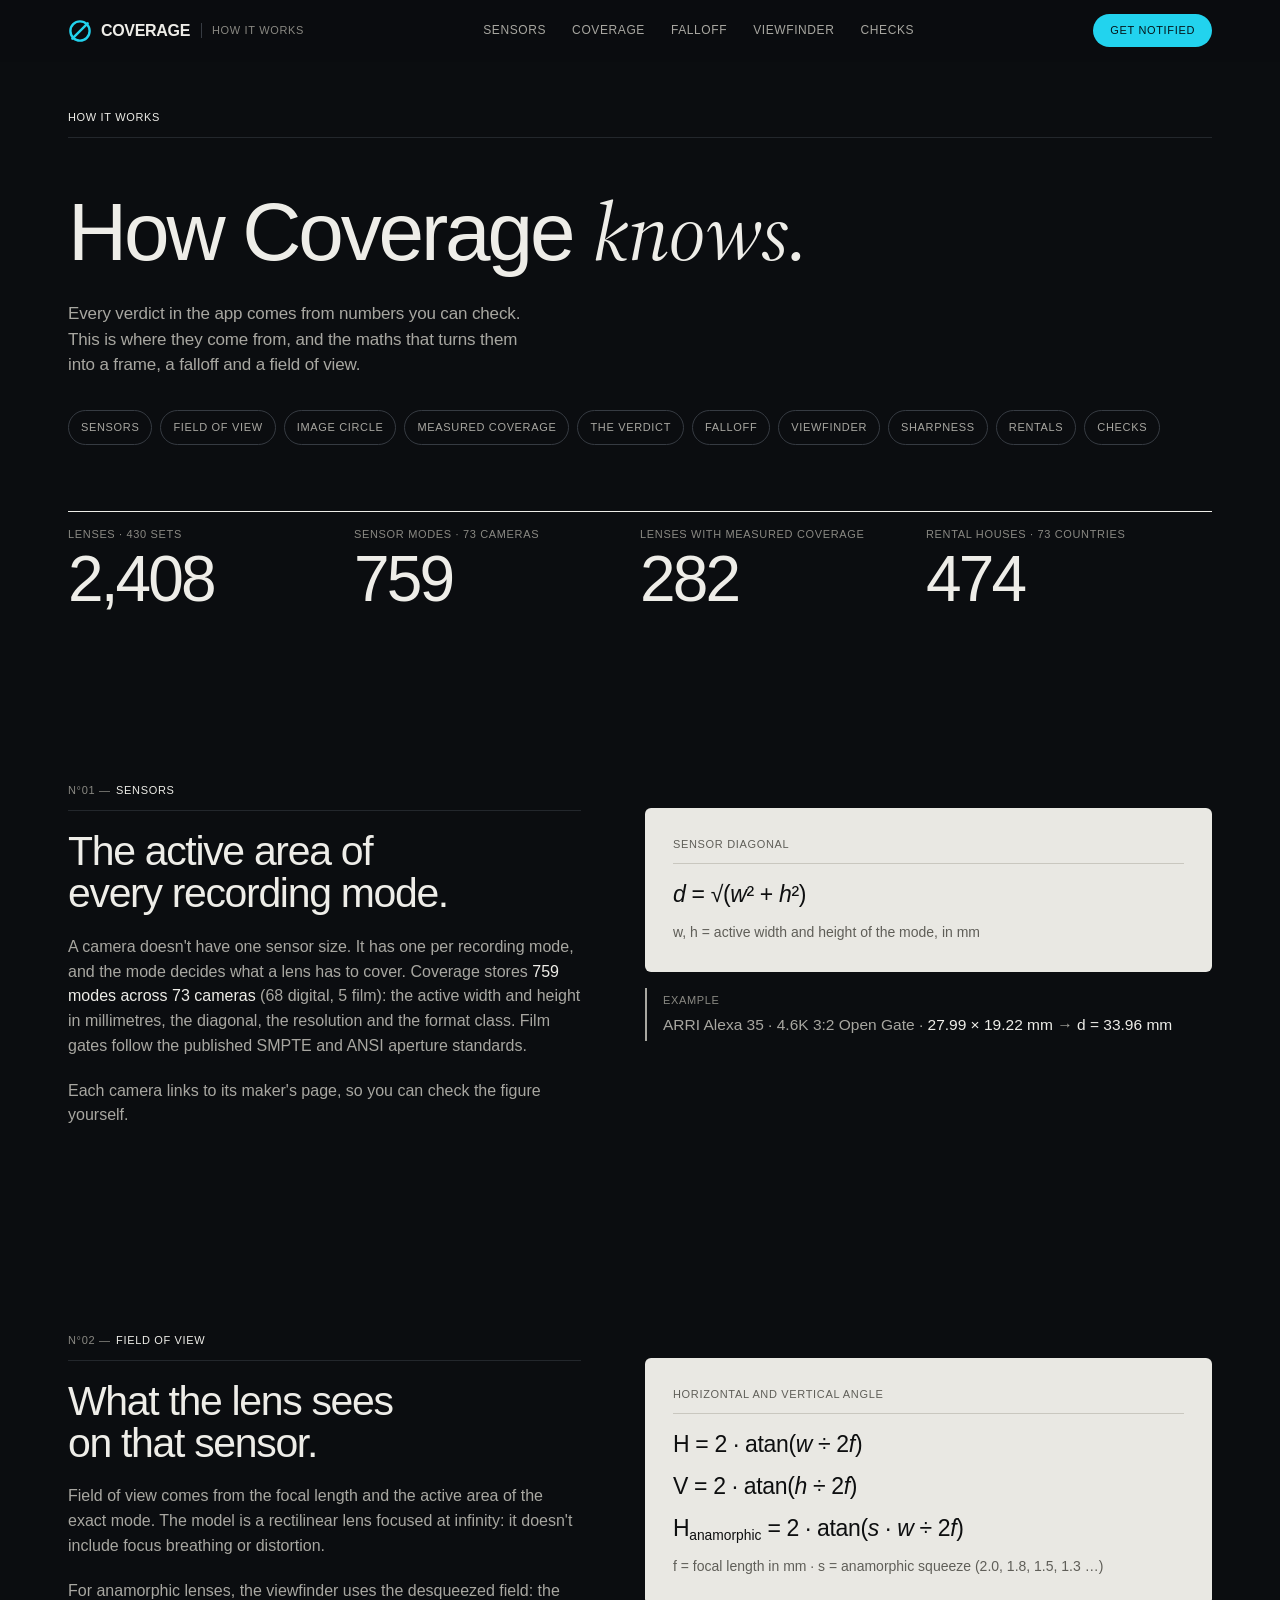
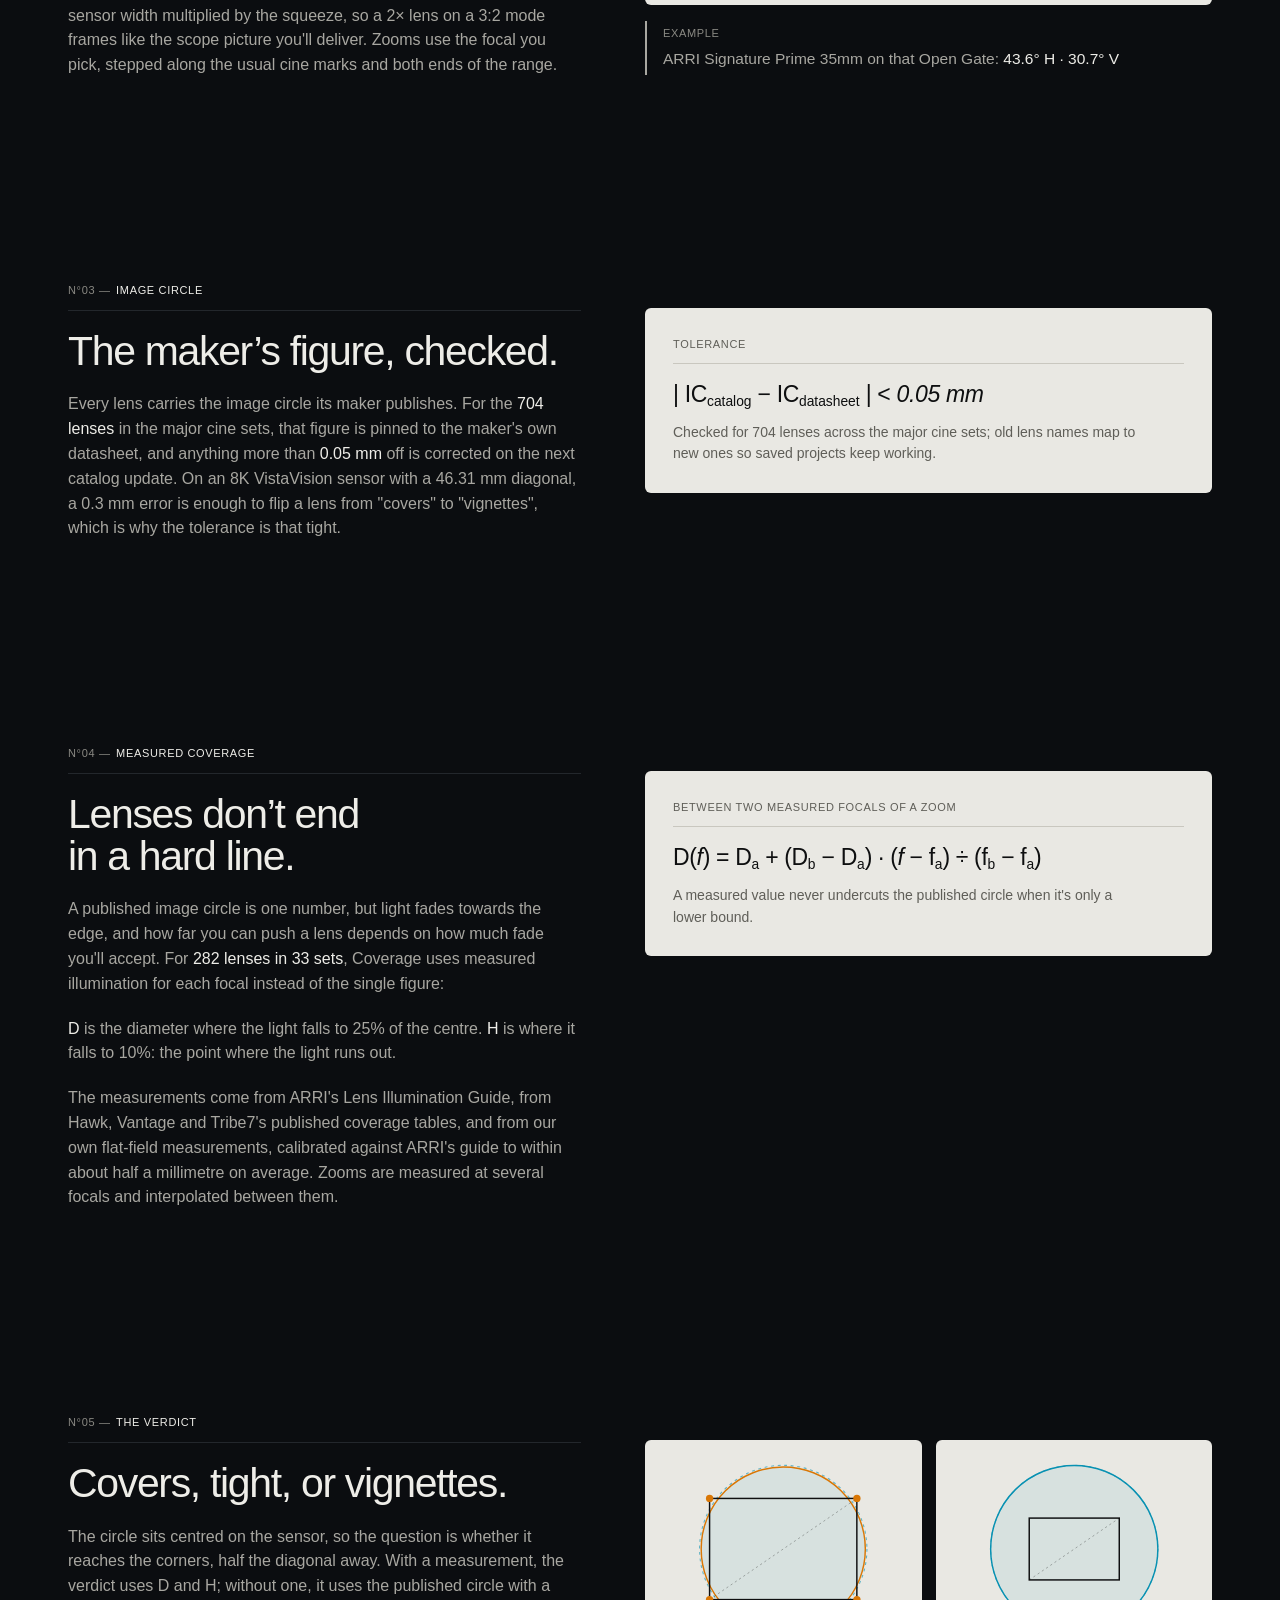
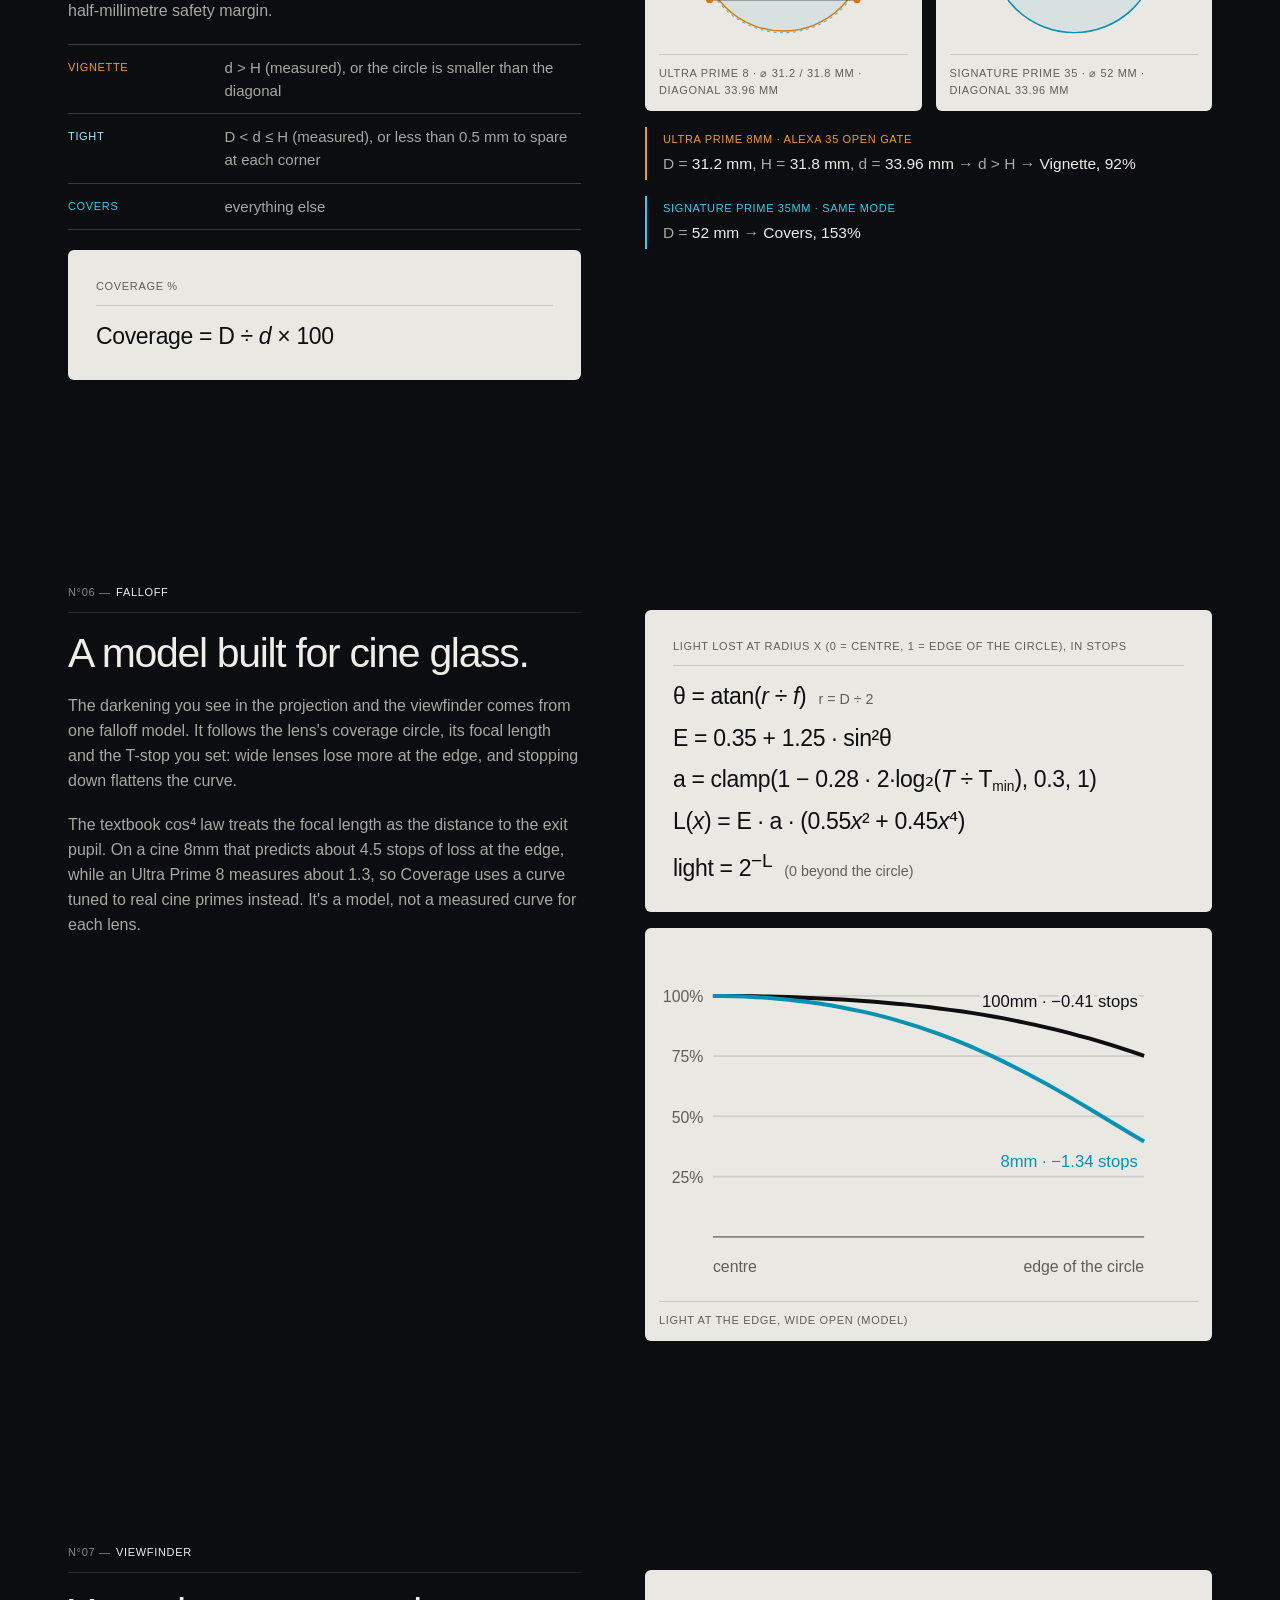
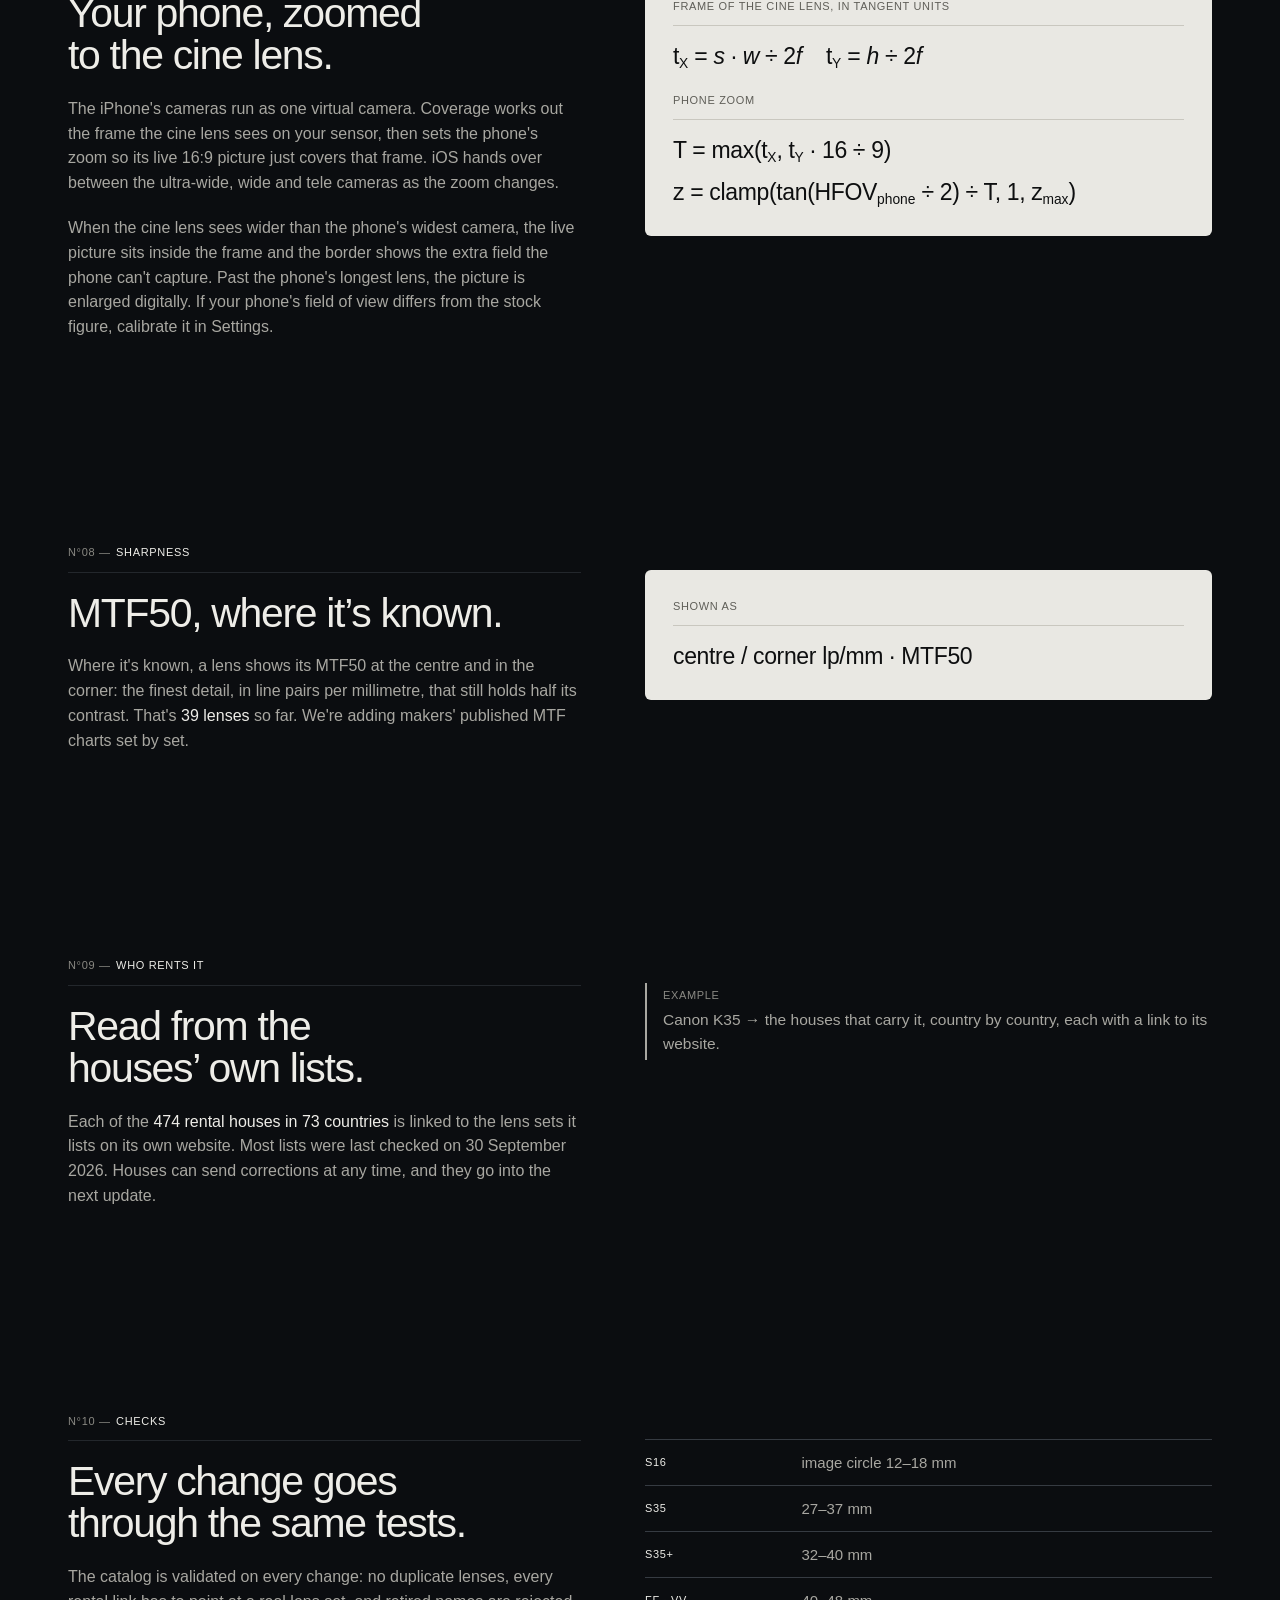
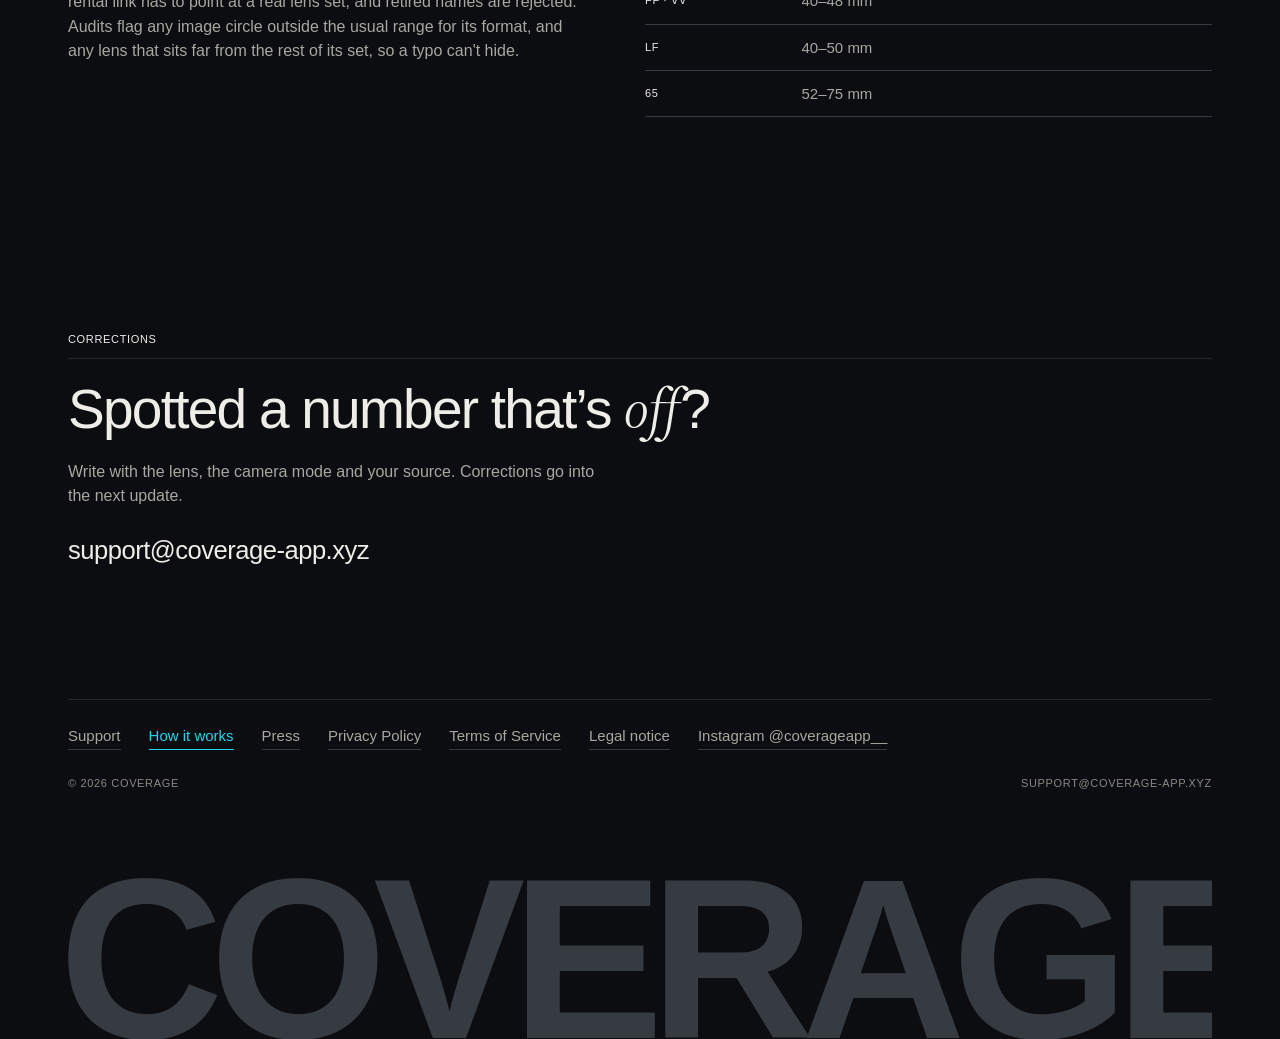
==== how-it-works/index.html @ c6cf0c53 "Catalog counts for 1.1: 2,408 lenses in 430 sets, 73 cameras, 759 sensor modes; Terms §5 credits man" ====
<!doctype html>
<html lang="en">
<head>
<meta charset="utf-8">
<meta name="viewport" content="width=device-width,initial-scale=1,viewport-fit=cover">
<title>How Coverage knows · Coverage</title>
<meta name="description" content="Where Coverage's numbers come from and the maths behind every verdict: sensor areas, field of view, image circles, measured coverage, the falloff model, the viewfinder zoom and depth of field.">
<link rel="canonical" href="https://coverage-app.xyz/how-it-works/">
<link rel="icon" href="/favicon.svg" type="image/svg+xml">
<link rel="apple-touch-icon" href="/apple-touch-icon.png">
<meta name="theme-color" content="#0b0d10">
<meta property="og:type" content="article">
<meta property="og:site_name" content="Coverage">
<meta property="og:title" content="How Coverage knows">
<meta property="og:description" content="The maths and the sources behind every coverage verdict, falloff curve and viewfinder frame in Coverage.">
<meta property="og:url" content="https://coverage-app.xyz/how-it-works/">
<meta property="og:image" content="https://coverage-app.xyz/og.png">
<meta name="twitter:card" content="summary_large_image">
<link rel="stylesheet" href="../fonts/source-serif-4.css">
<style>
  /* v2, same system as the home page: Helvetica Neue bold and tight, one
     Source Serif 4 bold-italic word per heading, coal ground. The maths sits
     on paper cards: formulas and figures are the page's reference sheets. */
  :root {
    --coal: #0b0d10;
    --coal-2: #111418;
    --coal-3: #171a1f;
    --rule: #23272c;
    --rule-2: #363b42;
    --cream: #eeede8;
    --cream-dim: #a8a7a1;
    --fog: #8a8983;
    --paper: #e9e8e3;
    --ink: #0e0f10;
    --ink-2: #46453f;
    --ink-3: #5f5e58;
    --paper-rule: #c9c7bf;
    --signal: #22d3ee;
    --signal-hi: #67e8f9;
    --tight: #a5f3fc;
    --amber: #f59e0b;
    --sans: "Helvetica Neue", Helvetica, -apple-system, BlinkMacSystemFont, "SF Pro Text", Arial, sans-serif;
    /* Named face: Chrome on macOS maps weight 300 to Helvetica Neue Thin, not Light. */
    --sans-light: "HelveticaNeue-Light", "Helvetica Neue Light", "Helvetica Neue", Helvetica, -apple-system, BlinkMacSystemFont, Arial, sans-serif;
    --accent: "Source Serif 4", Georgia, "Times New Roman", serif;
    --ease: cubic-bezier(0.16, 1, 0.3, 1);
    --gutter: clamp(16px, 4vw, 48px);
    color-scheme: dark;
  }
  * { box-sizing: border-box; }
  html { scroll-behavior: smooth; -webkit-text-size-adjust: 100%; }
  body {
    margin: 0;
    background: var(--coal);
    color: var(--cream);
    font-family: var(--sans);
    font-size: 16px;
    line-height: 1.55;
    -webkit-font-smoothing: antialiased;
    overflow-x: clip;
  }
  a { color: inherit; text-decoration: none; }
  img { max-width: 100%; height: auto; display: block; }
  ::selection { background: var(--signal); color: var(--coal); }
  :focus-visible { outline: 2px solid var(--signal); outline-offset: 3px; border-radius: 4px; }
  .wrap { max-width: 1240px; margin: 0 auto; padding-inline: var(--gutter); }
  [id] { scroll-margin-top: 84px; }

  /* ── type ───────────────────────────────────────────── */
  .micro, .eyebrow {
    font-family: var(--sans); font-weight: 500; font-size: 11px; line-height: 1.35;
    letter-spacing: 0.06em; text-transform: uppercase; font-variant-numeric: tabular-nums;
  }
  .eyebrow { color: var(--cream); display: flex; align-items: baseline; gap: 0.5em; padding-bottom: 12px; border-bottom: 1px solid var(--rule); }
  .eyebrow[data-n]::before { content: "N°" attr(data-n) " —"; color: var(--fog); }
  h1, h2, h3, h4 { font-family: var(--sans); font-weight: 400; margin: 0; text-wrap: balance; letter-spacing: -0.03em; }
  h3, h4 { font-weight: 500; }
  h2 { font-size: clamp(32px, 4.3vw, 60px); line-height: 1.02; letter-spacing: -0.032em; }
  /* The accent italic takes the weight of its line (400 in Regular heads, 500 in Medium). */
  .ac { font-family: var(--accent); font-style: italic; font-optical-sizing: auto; letter-spacing: -0.01em; padding-right: 0.03em; }
  .lede { font-size: clamp(17px, 1.3vw, 19px); font-weight: 400; line-height: 1.5; letter-spacing: -0.008em; color: var(--cream-dim); max-width: 50ch; margin: 0; }

  /* ── nav ────────────────────────────────────────────── */
  .nav {
    position: sticky; top: env(safe-area-inset-top, 0px); z-index: 50;
    background: color-mix(in srgb, var(--coal) 86%, transparent);
    -webkit-backdrop-filter: blur(16px); backdrop-filter: blur(16px);
    border-bottom: 1px solid transparent; transition: border-color 300ms ease;
  }
  .nav.scrolled { border-bottom-color: var(--rule); }
  .nav-inner { display: flex; align-items: center; justify-content: space-between; gap: 20px; padding-block: 14px; }
  .brand { display: flex; align-items: center; gap: 9px; color: var(--cream); }
  .brand svg { color: var(--signal); flex-shrink: 0; }
  .wordmark { font-weight: 700; letter-spacing: -0.02em; text-transform: uppercase; font-size: 16px; line-height: 1; }
  .brand .sub { color: var(--fog); padding-left: 10px; margin-left: 2px; border-left: 1px solid var(--rule-2); }
  .nav-links { display: flex; gap: 26px; font-weight: 500; font-size: 12px; letter-spacing: 0.05em; text-transform: uppercase; color: var(--cream-dim); }
  .nav-links a { transition: color 200ms ease; }
  .nav-links a:hover { color: var(--cream); }
  @media (max-width: 960px) { .nav-links { display: none; } }
  @media (max-width: 440px) { .brand .sub { display: none; } }
  .nav .btn-sm { white-space: nowrap; }
  .btn {
    display: inline-flex; align-items: center; gap: 10px;
    padding: 13px 20px; border-radius: 999px; font-weight: 500; font-size: 14px; line-height: 1;
    transition: background 250ms ease, border-color 250ms ease, color 250ms ease;
    border: 1px solid transparent; cursor: pointer;
  }
  .btn-primary { background: var(--signal); color: #04161b; }
  .btn-primary:hover { background: var(--signal-hi); }
  .btn-sm { padding: 10px 16px; font-size: 11px; letter-spacing: 0.06em; text-transform: uppercase; }

  /* ── page ───────────────────────────────────────────── */
  .hero { padding-block: clamp(28px, 4vw, 48px) clamp(40px, 6vw, 72px); display: grid; gap: 28px; }
  h1 { font-size: clamp(40px, 6.4vw, 92px); line-height: 1; letter-spacing: -0.038em; margin-top: clamp(8px, 2vw, 28px); }
  .toc { display: flex; flex-wrap: wrap; gap: 8px; margin-top: 4px; }
  .toc a { font-weight: 500; font-size: 11px; letter-spacing: 0.06em; text-transform: uppercase; padding: 8px 12px; border: 1px solid var(--rule-2); border-radius: 999px; color: var(--cream-dim); transition: border-color 200ms ease, color 200ms ease; }
  .toc a:hover { border-color: var(--signal); color: var(--signal); }
  .nums { display: grid; grid-template-columns: repeat(4, minmax(0, 1fr)); border-top: 1px solid var(--cream); margin-top: clamp(16px, 3vw, 40px); }
  .nums div { padding: 14px 18px 0 0; display: flex; flex-direction: column; justify-content: space-between; gap: 8px; min-width: 0; }
  .nums b { font-family: var(--sans-light); font-weight: 300; font-size: clamp(40px, 5vw, 72px); line-height: 0.9; letter-spacing: -0.045em; font-variant-numeric: tabular-nums; order: 2; }
  .nums span { font-weight: 500; font-size: 11px; letter-spacing: 0.06em; text-transform: uppercase; color: var(--fog); order: 1; }
  @media (max-width: 700px) { .nums { grid-template-columns: repeat(2, minmax(0, 1fr)); } .nums div:nth-child(n+3) { margin-top: 28px; border-top: 1px solid var(--rule); } }
  .sec { display: grid; grid-template-columns: minmax(0, 0.95fr) minmax(0, 1.05fr); gap: clamp(28px, 5vw, 72px); padding-block: clamp(56px, 8vw, 104px); align-items: start; }
  @media (max-width: 900px) { .sec { grid-template-columns: 1fr; } }
  .sec .copy { display: grid; gap: 20px; min-width: 0; }
  .sec h2 { font-size: clamp(28px, 3.2vw, 44px); }
  .sec p { margin: 0; color: var(--cream-dim); max-width: 60ch; font-size: 16px; }
  .sec p b { color: var(--cream); font-weight: 500; font-variant-numeric: tabular-nums; }
  .side { display: grid; gap: 16px; min-width: 0; padding-top: 25px; }
  @media (max-width: 900px) { .side { padding-top: 0; } }
  /* Paper reference cards: formulas and figures. */
  .formula, .fig { background: var(--paper); color: var(--ink); border-radius: 6px; }
  .formula ::selection, .fig ::selection { background: var(--ink); color: var(--paper); }
  .formula { padding: clamp(18px, 2.4vw, 28px); display: grid; grid-template-columns: minmax(0, 1fr); gap: 12px; min-width: 0; }
  .formula .lbl { font-weight: 500; font-size: 11px; letter-spacing: 0.06em; text-transform: uppercase; color: var(--ink-3); padding-bottom: 10px; border-bottom: 1px solid var(--paper-rule); }
  .formula .lbl + .eq { margin-top: 4px; }
  .eq { font-weight: 400; font-size: clamp(18px, 1.8vw, 23px); line-height: 1.3; letter-spacing: -0.015em; color: var(--ink); overflow-wrap: anywhere; font-variant-numeric: tabular-nums; }
  .eq i { font-style: italic; }
  .eq small { font-size: 0.6em; letter-spacing: 0; vertical-align: -0.32em; line-height: 0; }
  .eq small.note { color: var(--ink-3); font-size: 0.62em; vertical-align: baseline; }
  .formula .where { font-size: 14px; color: var(--ink-3); margin: 0; }
  .ex { border-left: 2px solid var(--cream-dim); padding: 4px 0 4px 16px; font-size: 15.5px; color: var(--cream-dim); }
  .ex .t { display: block; margin-bottom: 4px; font-weight: 500; font-size: 11px; letter-spacing: 0.06em; text-transform: uppercase; color: var(--fog); }
  .ex.ok { border-color: var(--signal); }
  .ex.ok .t { color: var(--signal); }
  .ex.warn { border-color: var(--amber); }
  .ex.warn .t { color: var(--amber); }
  .ex b { color: var(--cream); font-weight: 500; font-variant-numeric: tabular-nums; }
  .fig { margin: 0; padding: 14px 14px 12px; }
  .fig svg { width: 100%; height: auto; display: block; }
  .fig figcaption { font-weight: 500; font-size: 11px; letter-spacing: 0.06em; text-transform: uppercase; color: var(--ink-3); margin-top: 10px; padding-top: 10px; border-top: 1px solid var(--paper-rule); font-variant-numeric: tabular-nums; }
  .figs { display: grid; grid-template-columns: repeat(2, minmax(0, 1fr)); gap: 14px; }
  @media (max-width: 520px) { .figs { grid-template-columns: 1fr; } }
  .rules { display: grid; gap: 0; border-top: 1px solid var(--rule-2); }
  .rules div { display: grid; grid-template-columns: 9.5em minmax(0, 1fr); gap: 14px; padding-block: 11px; border-bottom: 1px solid var(--rule-2); font-size: 15px; color: var(--cream-dim); font-variant-numeric: tabular-nums; }
  .rules .v { font-weight: 500; font-size: 11px; letter-spacing: 0.06em; text-transform: uppercase; color: var(--cream); padding-top: 3px; }
  .v.ok { color: var(--signal); } .v.tight { color: var(--tight); } .v.bad { color: var(--amber); }
  .end { padding-block: clamp(64px, 9vw, 112px) 0; display: grid; gap: 22px; }
  .end p { margin: 0; color: var(--cream-dim); max-width: 60ch; }
  .end .addr { font-weight: 400; color: var(--cream); font-size: clamp(20px, 2vw, 26px); letter-spacing: -0.02em; user-select: all; }

  /* ── footer ─────────────────────────────────────────── */
  .help-links { display: flex; flex-wrap: wrap; gap: 10px 28px; padding-block: 24px 8px; border-top: 1px solid var(--rule); font-size: 15px; font-weight: 500; margin-top: clamp(72px, 10vw, 136px); }
  .help-links a { color: var(--cream-dim); border-bottom: 1px solid var(--rule-2); padding-bottom: 2px; transition: color 200ms ease, border-color 200ms ease; }
  .help-links a:hover, .help-links a[aria-current="page"] { color: var(--signal); border-color: var(--signal); }
  footer { padding-block: 18px 0; display: flex; justify-content: space-between; gap: 20px; flex-wrap: wrap; color: var(--fog); }
  .bigmark { overflow: hidden; height: 0.75em; margin-top: clamp(40px, 6vw, 80px); font-size: calc((min(100vw, 1240px) - 2 * var(--gutter)) / 5.02); }
  .bigmark span { display: block; font-weight: 700; text-transform: uppercase; letter-spacing: -0.06em; line-height: 0.8; color: var(--rule-2); white-space: nowrap; margin-left: -0.04em; }

  @media (prefers-reduced-motion: reduce) {
    *, *::before, *::after { animation: none !important; transition: none !important; }
    html { scroll-behavior: auto; }
  }
</style>
</head>
<body>
<header class="nav" id="nav">
  <div class="wrap nav-inner">
    <a class="brand" href="/" aria-label="Coverage home">
      <svg width="24" height="24" viewBox="0 0 100 100" aria-hidden="true"><circle cx="50" cy="50" r="40" fill="none" stroke="currentColor" stroke-width="10"/><line x1="82" y1="18" x2="18" y2="82" stroke="currentColor" stroke-width="10" stroke-linecap="round"/></svg>
      <span class="wordmark">Coverage</span>
      <span class="sub micro">How it works</span>
    </a>
    <nav class="nav-links" aria-label="Sections">
      <a href="#sensors">Sensors</a>
      <a href="#coverage">Coverage</a>
      <a href="#falloff">Falloff</a>
      <a href="#viewfinder">Viewfinder</a>
      <a href="#checks">Checks</a>
    </nav>
    <a class="btn btn-primary btn-sm" href="/#launch">Get notified</a>
  </div>
</header>

<main class="wrap">
  <section class="hero" aria-labelledby="title">
    <span class="eyebrow">How it works</span>
    <h1 id="title">How Coverage <span class="ac">knows.</span></h1>
    <p class="lede">Every verdict in the app comes from numbers you can check. This is where they come from, and the maths that turns them into a frame, a falloff and a field of view.</p>
    <nav class="toc" aria-label="On this page">
      <a href="#sensors">Sensors</a><a href="#fov">Field of view</a><a href="#circle">Image circle</a><a href="#coverage">Measured coverage</a><a href="#verdict">The verdict</a><a href="#falloff">Falloff</a><a href="#viewfinder">Viewfinder</a><a href="#sharpness">Sharpness</a><a href="#rentals">Rentals</a><a href="#checks">Checks</a>
    </nav>
    <div class="nums" aria-label="Catalog">
      <div><b>2,408</b><span>Lenses · 430 sets</span></div>
      <div><b>759</b><span>Sensor modes · 73 cameras</span></div>
      <div><b>282</b><span>Lenses with measured coverage</span></div>
      <div><b>474</b><span>Rental houses · 73 countries</span></div>
    </div>
  </section>

  <section class="sec" id="sensors">
    <div class="copy">
      <span class="eyebrow" data-n="01">Sensors</span>
      <h2>The active area of every recording mode.</h2>
      <p>A camera doesn't have one sensor size. It has one per recording mode, and the mode decides what a lens has to cover. Coverage stores <b>759 modes across 73 cameras</b> (68 digital, 5 film): the active width and height in millimetres, the diagonal, the resolution and the format class. Film gates follow the published SMPTE and ANSI aperture standards.</p>
      <p>Each camera links to its maker's page, so you can check the figure yourself.</p>
    </div>
    <div class="side">
      <div class="formula"><span class="lbl">Sensor diagonal</span><span class="eq"><i>d</i> = √(<i>w</i>² + <i>h</i>²)</span><p class="where">w, h = active width and height of the mode, in mm</p></div>
      <div class="ex"><span class="t">Example</span>ARRI Alexa 35 · 4.6K 3:2 Open Gate · <b>27.99 × 19.22 mm</b> → <b>d = 33.96 mm</b></div>
    </div>
  </section>

  <section class="sec" id="fov">
    <div class="copy">
      <span class="eyebrow" data-n="02">Field of view</span>
      <h2>What the lens sees on that sensor.</h2>
      <p>Field of view comes from the focal length and the active area of the exact mode. The model is a rectilinear lens focused at infinity: it doesn't include focus breathing or distortion.</p>
      <p>For anamorphic lenses, the viewfinder uses the desqueezed field: the sensor width multiplied by the squeeze, so a 2× lens on a 3:2 mode frames like the scope picture you'll deliver. Zooms use the focal you pick, stepped along the usual cine marks and both ends of the range.</p>
    </div>
    <div class="side">
      <div class="formula"><span class="lbl">Horizontal and vertical angle</span><span class="eq">H = 2 · atan(<i>w</i> ÷ 2<i>f</i>)</span><span class="eq">V = 2 · atan(<i>h</i> ÷ 2<i>f</i>)</span><span class="eq">H<small>anamorphic</small> = 2 · atan(<i>s</i> · <i>w</i> ÷ 2<i>f</i>)</span><p class="where">f = focal length in mm · s = anamorphic squeeze (2.0, 1.8, 1.5, 1.3 …)</p></div>
      <div class="ex"><span class="t">Example</span>ARRI Signature Prime 35mm on that Open Gate: <b>43.6° H · 30.7° V</b></div>
    </div>
  </section>

  <section class="sec" id="circle">
    <div class="copy">
      <span class="eyebrow" data-n="03">Image circle</span>
      <h2>The maker’s figure, checked.</h2>
      <p>Every lens carries the image circle its maker publishes. For the <b>704 lenses</b> in the major cine sets, that figure is pinned to the maker's own datasheet, and anything more than <b>0.05 mm</b> off is corrected on the next catalog update. On an 8K VistaVision sensor with a 46.31 mm diagonal, a 0.3 mm error is enough to flip a lens from "covers" to "vignettes", which is why the tolerance is that tight.</p>
    </div>
    <div class="side">
      <div class="formula"><span class="lbl">Tolerance</span><span class="eq">| IC<small>catalog</small> − IC<small>datasheet</small> | &lt; <i>0.05 mm</i></span><p class="where">Checked for 704 lenses across the major cine sets; old lens names map to new ones so saved projects keep working.</p></div>
    </div>
  </section>

  <section class="sec" id="coverage">
    <div class="copy">
      <span class="eyebrow" data-n="04">Measured coverage</span>
      <h2>Lenses don’t end in a hard line.</h2>
      <p>A published image circle is one number, but light fades towards the edge, and how far you can push a lens depends on how much fade you'll accept. For <b>282 lenses in 33 sets</b>, Coverage uses measured illumination for each focal instead of the single figure:</p>
      <p><b>D</b> is the diameter where the light falls to 25% of the centre. <b>H</b> is where it falls to 10%: the point where the light runs out.</p>
      <p>The measurements come from ARRI's Lens Illumination Guide, from Hawk, Vantage and Tribe7's published coverage tables, and from our own flat-field measurements, calibrated against ARRI's guide to within about half a millimetre on average. Zooms are measured at several focals and interpolated between them.</p>
    </div>
    <div class="side">
      <div class="formula"><span class="lbl">Between two measured focals of a zoom</span><span class="eq">D(<i>f</i>) = D<small>a</small> + (D<small>b</small> − D<small>a</small>) · (<i>f</i> − f<small>a</small>) ÷ (f<small>b</small> − f<small>a</small>)</span><p class="where">A measured value never undercuts the published circle when it's only a lower bound.</p></div>
    </div>
  </section>

  <section class="sec" id="verdict">
    <div class="copy">
      <span class="eyebrow" data-n="05">The verdict</span>
      <h2>Covers, tight, or vignettes.</h2>
      <p>The circle sits centred on the sensor, so the question is whether it reaches the corners, half the diagonal away. With a measurement, the verdict uses D and H; without one, it uses the published circle with a half-millimetre safety margin.</p>
      <div class="rules" aria-label="Verdict rules">
        <div><span class="v bad">Vignette</span><span>d &gt; H (measured), or the circle is smaller than the diagonal</span></div>
        <div><span class="v tight">Tight</span><span>D &lt; d ≤ H (measured), or less than 0.5 mm to spare at each corner</span></div>
        <div><span class="v ok">Covers</span><span>everything else</span></div>
      </div>
      <div class="formula"><span class="lbl">Coverage %</span><span class="eq">Coverage = D ÷ <i>d</i> × 100</span></div>
    </div>
    <div class="side">
      <div class="figs"><figure class="fig"><svg viewBox="0 0 340 260" role="img" aria-label="Ultra Prime 8mm on Alexa 35 Open Gate: the circle misses the corners">
  <defs><clipPath id="c312"><rect x="0" y="0" width="340" height="260"/></clipPath></defs>
  <g clip-path="url(#c312)">
  <circle cx="170.0" cy="130.0" r="114.5" fill="none" stroke="rgba(8,145,178,0.6)" stroke-width="1.5" stroke-dasharray="4 5"/>
  <circle cx="170.0" cy="130.0" r="112.3" fill="rgba(8,145,178,0.08)" stroke="#d97706" stroke-width="2"/>
  </g>
  <rect x="69.2" y="60.8" width="201.5" height="138.4" fill="none" stroke="#0e0f10" stroke-width="2"/>
  <line x1="69.2" y1="199.2" x2="270.8" y2="60.8" stroke="rgba(14,15,16,0.35)" stroke-width="1.2" stroke-dasharray="3 4"/>
  <circle cx="69.2" cy="60.8" r="5" fill="#d97706"/><circle cx="270.8" cy="60.8" r="5" fill="#d97706"/><circle cx="69.2" cy="199.2" r="5" fill="#d97706"/><circle cx="270.8" cy="199.2" r="5" fill="#d97706"/>
</svg><figcaption>Ultra Prime 8 · ⌀ 31.2 / 31.8 mm · diagonal 33.96 mm</figcaption></figure><figure class="fig"><svg viewBox="0 0 340 260" role="img" aria-label="Signature Prime 35mm on Alexa 35 Open Gate: the circle clears the corners">
  <defs><clipPath id="c520"><rect x="0" y="0" width="340" height="260"/></clipPath></defs>
  <g clip-path="url(#c520)">
  <circle cx="170.0" cy="130.0" r="114.4" fill="none" stroke="rgba(8,145,178,0.6)" stroke-width="1.5" stroke-dasharray="4 5"/>
  <circle cx="170.0" cy="130.0" r="114.4" fill="rgba(8,145,178,0.08)" stroke="#0891b2" stroke-width="2"/>
  </g>
  <rect x="108.4" y="87.7" width="123.2" height="84.6" fill="none" stroke="#0e0f10" stroke-width="2"/>
  <line x1="108.4" y1="172.3" x2="231.6" y2="87.7" stroke="rgba(14,15,16,0.35)" stroke-width="1.2" stroke-dasharray="3 4"/>
  
</svg><figcaption>Signature Prime 35 · ⌀ 52 mm · diagonal 33.96 mm</figcaption></figure></div>
      <div class="ex warn"><span class="t">Ultra Prime 8mm · Alexa 35 Open Gate</span>D = <b>31.2 mm</b>, H = <b>31.8 mm</b>, d = <b>33.96 mm</b> → d &gt; H → <b>Vignette, 92%</b></div>
      <div class="ex ok"><span class="t">Signature Prime 35mm · same mode</span>D = <b>52 mm</b> → <b>Covers, 153%</b></div>
    </div>
  </section>

  <section class="sec" id="falloff">
    <div class="copy">
      <span class="eyebrow" data-n="06">Falloff</span>
      <h2>A model built for cine glass.</h2>
      <p>The darkening you see in the projection and the viewfinder comes from one falloff model. It follows the lens's coverage circle, its focal length and the T-stop you set: wide lenses lose more at the edge, and stopping down flattens the curve.</p>
      <p>The textbook cos⁴ law treats the focal length as the distance to the exit pupil. On a cine 8mm that predicts about 4.5 stops of loss at the edge, while an Ultra Prime 8 measures about 1.3, so Coverage uses a curve tuned to real cine primes instead. It's a model, not a measured curve for each lens.</p>
    </div>
    <div class="side">
      <div class="formula"><span class="lbl">Light lost at radius x (0 = centre, 1 = edge of the circle), in stops</span>
        <span class="eq">θ = atan(<i>r</i> ÷ <i>f</i>) &nbsp;<small class="note">r = D ÷ 2</small></span>
        <span class="eq">E = 0.35 + 1.25 · sin²θ</span>
        <span class="eq">a = clamp(1 − 0.28 · 2·log₂(<i>T</i> ÷ T<small>min</small>), 0.3, 1)</span>
        <span class="eq">L(<i>x</i>) = E · a · (0.55<i>x</i>² + 0.45<i>x</i>⁴)</span>
        <span class="eq">light = 2<sup>−L</sup> &nbsp;<small class="note">(0 beyond the circle)</small></span>
      </div>
      <figure class="fig"><svg viewBox="0 0 340 220" role="img" aria-label="Modelled light at the image edge: an 8mm loses about 1.3 stops, a 100mm about 0.4">
  <line x1="34" x2="306" y1="148.0" y2="148.0" stroke="rgba(14,15,16,0.12)"/><text x="28" y="152.0" text-anchor="end" font-family="Helvetica Neue, Helvetica, Arial, sans-serif" font-weight="500" font-size="10" fill="#5f5e58">25%</text><line x1="34" x2="306" y1="110.0" y2="110.0" stroke="rgba(14,15,16,0.12)"/><text x="28" y="114.0" text-anchor="end" font-family="Helvetica Neue, Helvetica, Arial, sans-serif" font-weight="500" font-size="10" fill="#5f5e58">50%</text><line x1="34" x2="306" y1="72.0" y2="72.0" stroke="rgba(14,15,16,0.12)"/><text x="28" y="76.0" text-anchor="end" font-family="Helvetica Neue, Helvetica, Arial, sans-serif" font-weight="500" font-size="10" fill="#5f5e58">75%</text><line x1="34" x2="306" y1="34.0" y2="34.0" stroke="rgba(14,15,16,0.12)"/><text x="28" y="38.0" text-anchor="end" font-family="Helvetica Neue, Helvetica, Arial, sans-serif" font-weight="500" font-size="10" fill="#5f5e58">100%</text>
  <line x1="34" x2="306" y1="186" y2="186" stroke="rgba(14,15,16,0.45)"/>
  <text x="34" y="208" font-family="Helvetica Neue, Helvetica, Arial, sans-serif" font-weight="500" font-size="10" fill="#5f5e58">centre</text>
  <text x="306" y="208" text-anchor="end" font-family="Helvetica Neue, Helvetica, Arial, sans-serif" font-weight="500" font-size="10" fill="#5f5e58">edge of the circle</text>
  <path d="M34.0,34.0 L40.8,34.0 L47.6,34.1 L54.4,34.1 L61.2,34.2 L68.0,34.4 L74.8,34.5 L81.6,34.7 L88.4,35.0 L95.2,35.3 L102.0,35.6 L108.8,35.9 L115.6,36.3 L122.4,36.7 L129.2,37.2 L136.0,37.7 L142.8,38.3 L149.6,38.9 L156.4,39.5 L163.2,40.3 L170.0,41.0 L176.8,41.9 L183.6,42.8 L190.4,43.7 L197.2,44.7 L204.0,45.8 L210.8,47.0 L217.6,48.2 L224.4,49.6 L231.2,51.0 L238.0,52.4 L244.8,54.0 L251.6,55.6 L258.4,57.3 L265.2,59.2 L272.0,61.0 L278.8,63.0 L285.6,65.1 L292.4,67.3 L299.2,69.5 L306.0,71.8" fill="none" stroke="#0e0f10" stroke-width="2.5"/>
  <path d="M34.0,34.0 L40.8,34.0 L47.6,34.2 L54.4,34.4 L61.2,34.8 L68.0,35.2 L74.8,35.8 L81.6,36.4 L88.4,37.2 L95.2,38.0 L102.0,39.0 L108.8,40.1 L115.6,41.3 L122.4,42.7 L129.2,44.1 L136.0,45.7 L142.8,47.4 L149.6,49.3 L156.4,51.3 L163.2,53.4 L170.0,55.7 L176.8,58.1 L183.6,60.6 L190.4,63.3 L197.2,66.2 L204.0,69.2 L210.8,72.3 L217.6,75.6 L224.4,79.0 L231.2,82.5 L238.0,86.1 L244.8,89.8 L251.6,93.6 L258.4,97.5 L265.2,101.5 L272.0,105.5 L278.8,109.6 L285.6,113.7 L292.4,117.8 L299.2,121.9 L306.0,125.9" fill="none" stroke="#0891b2" stroke-width="2.5"/>
  <text x="302" y="41" text-anchor="end" stroke="#e9e8e3" stroke-width="5" paint-order="stroke" font-family="Helvetica Neue, Helvetica, Arial, sans-serif" font-weight="500" font-size="10.5" fill="#0e0f10">100mm · −0.41 stops</text>
  <text x="302" y="141.9" text-anchor="end" stroke="#e9e8e3" stroke-width="5" paint-order="stroke" font-family="Helvetica Neue, Helvetica, Arial, sans-serif" font-weight="500" font-size="10.5" fill="#0891b2">8mm · −1.34 stops</text>
</svg><figcaption>Light at the edge, wide open (model)</figcaption></figure>
    </div>
  </section>

  <section class="sec" id="viewfinder">
    <div class="copy">
      <span class="eyebrow" data-n="07">Viewfinder</span>
      <h2>Your phone, zoomed to the cine lens.</h2>
      <p>The iPhone's cameras run as one virtual camera. Coverage works out the frame the cine lens sees on your sensor, then sets the phone's zoom so its live 16:9 picture just covers that frame. iOS hands over between the ultra-wide, wide and tele cameras as the zoom changes.</p>
      <p>When the cine lens sees wider than the phone's widest camera, the live picture sits inside the frame and the border shows the extra field the phone can't capture. Past the phone's longest lens, the picture is enlarged digitally. If your phone's field of view differs from the stock figure, calibrate it in Settings.</p>
    </div>
    <div class="side">
      <div class="formula"><span class="lbl">Frame of the cine lens, in tangent units</span>
        <span class="eq">t<small>X</small> = <i>s</i> · <i>w</i> ÷ 2<i>f</i> &nbsp;&nbsp; t<small>Y</small> = <i>h</i> ÷ 2<i>f</i></span>
        <span class="lbl" style="margin-top:8px">Phone zoom</span>
        <span class="eq">T = max(t<small>X</small>, t<small>Y</small> · 16 ÷ 9)</span>
        <span class="eq">z = clamp(tan(HFOV<small>phone</small> ÷ 2) ÷ T, 1, z<small>max</small>)</span>
      </div>
    </div>
  </section>

  <section class="sec" id="sharpness">
    <div class="copy">
      <span class="eyebrow" data-n="08">Sharpness</span>
      <h2>MTF50, where it’s known.</h2>
      <p>Where it's known, a lens shows its MTF50 at the centre and in the corner: the finest detail, in line pairs per millimetre, that still holds half its contrast. That's <b>39 lenses</b> so far. We're adding makers' published MTF charts set by set.</p>
    </div>
    <div class="side">
      <div class="formula"><span class="lbl">Shown as</span><span class="eq">centre / corner lp/mm · MTF50</span></div>
    </div>
  </section>

  <section class="sec" id="rentals">
    <div class="copy">
      <span class="eyebrow" data-n="09">Who rents it</span>
      <h2>Read from the houses’ own lists.</h2>
      <p>Each of the <b>474 rental houses in 73 countries</b> is linked to the lens sets it lists on its own website. Most lists were last checked on 30 September 2026. Houses can send corrections at any time, and they go into the next update.</p>
    </div>
    <div class="side">
      <div class="ex"><span class="t">Example</span>Canon K35 → the houses that carry it, country by country, each with a link to its website.</div>
    </div>
  </section>

  <section class="sec" id="checks">
    <div class="copy">
      <span class="eyebrow" data-n="10">Checks</span>
      <h2>Every change goes through the same tests.</h2>
      <p>The catalog is validated on every change: no duplicate lenses, every rental link has to point at a real lens set, and retired names are rejected. Audits flag any image circle outside the usual range for its format, and any lens that sits far from the rest of its set, so a typo can't hide.</p>
    </div>
    <div class="side">
      <div class="rules" aria-label="Format ranges used by the audit">
        <div><span class="v">S16</span><span>image circle 12–18 mm</span></div>
        <div><span class="v">S35</span><span>27–37 mm</span></div>
        <div><span class="v">S35+</span><span>32–40 mm</span></div>
        <div><span class="v">FF · VV</span><span>40–48 mm</span></div>
        <div><span class="v">LF</span><span>40–50 mm</span></div>
        <div><span class="v">65</span><span>52–75 mm</span></div>
      </div>
    </div>
  </section>

  <section class="end" aria-labelledby="fix">
    <span class="eyebrow">Corrections</span>
    <h2 id="fix">Spotted a number that’s <span class="ac">off</span>?</h2>
    <p>Write with the lens, the camera mode and your source. Corrections go into the next update.</p>
    <span class="addr">support@coverage-app.xyz</span>
  </section>
</main>

<div class="wrap">
  <nav class="help-links" aria-label="Help and legal">
    <a href="/support/">Support</a><a href="/how-it-works/" aria-current="page">How it works</a><a href="/press/">Press</a><a href="/privacy/">Privacy Policy</a><a href="/terms/">Terms of Service</a><a href="/legal/">Legal notice</a><a href="https://www.instagram.com/coverageapp__/" rel="me noopener" target="_blank">Instagram @coverageapp__</a>
  </nav>
  <footer class="micro">
    <span>© 2026 Coverage</span>
    <span>support@coverage-app.xyz</span>
  </footer>
  <div class="bigmark" aria-hidden="true"><span>Coverage</span></div>
</div>

<script>
  (() => {
    const nav = document.getElementById("nav");
    const onScroll = () => nav.classList.toggle("scrolled", window.scrollY > 24);
    window.addEventListener("scroll", onScroll, { passive: true }); onScroll();
  })();
</script>
</body>
</html>
---- fonts/source-serif-4.css ----
/* Source Serif 4 Italic (variable: opsz 8–60, wght 300–600), self-hosted so no visitor IP goes to Google.
   SIL Open Font License 1.1 (Adobe). Subsets: latin, latin-ext. */
@font-face {
  font-family: 'Source Serif 4';
  font-style: italic;
  font-weight: 300 600;
  font-display: swap;
  src: url(source-serif-4-italic-latin-ext.woff2) format('woff2');
  unicode-range: U+0100-02BA, U+02BD-02C5, U+02C7-02CC, U+02CE-02D7, U+02DD-02FF, U+0304, U+0308, U+0329, U+1D00-1DBF, U+1E00-1E9F, U+1EF2-1EFF, U+2020, U+20A0-20AB, U+20AD-20C4, U+2113, U+2C60-2C7F, U+A720-A7FF;
}
@font-face {
  font-family: 'Source Serif 4';
  font-style: italic;
  font-weight: 300 600;
  font-display: swap;
  src: url(source-serif-4-italic-latin.woff2) format('woff2');
  unicode-range: U+0000-00FF, U+0131, U+0152-0153, U+02BB-02BC, U+02C6, U+02DA, U+02DC, U+0304, U+0308, U+0329, U+2000-206F, U+20AC, U+2122, U+2191, U+2193, U+2212, U+2215, U+FEFF, U+FFFD;
}
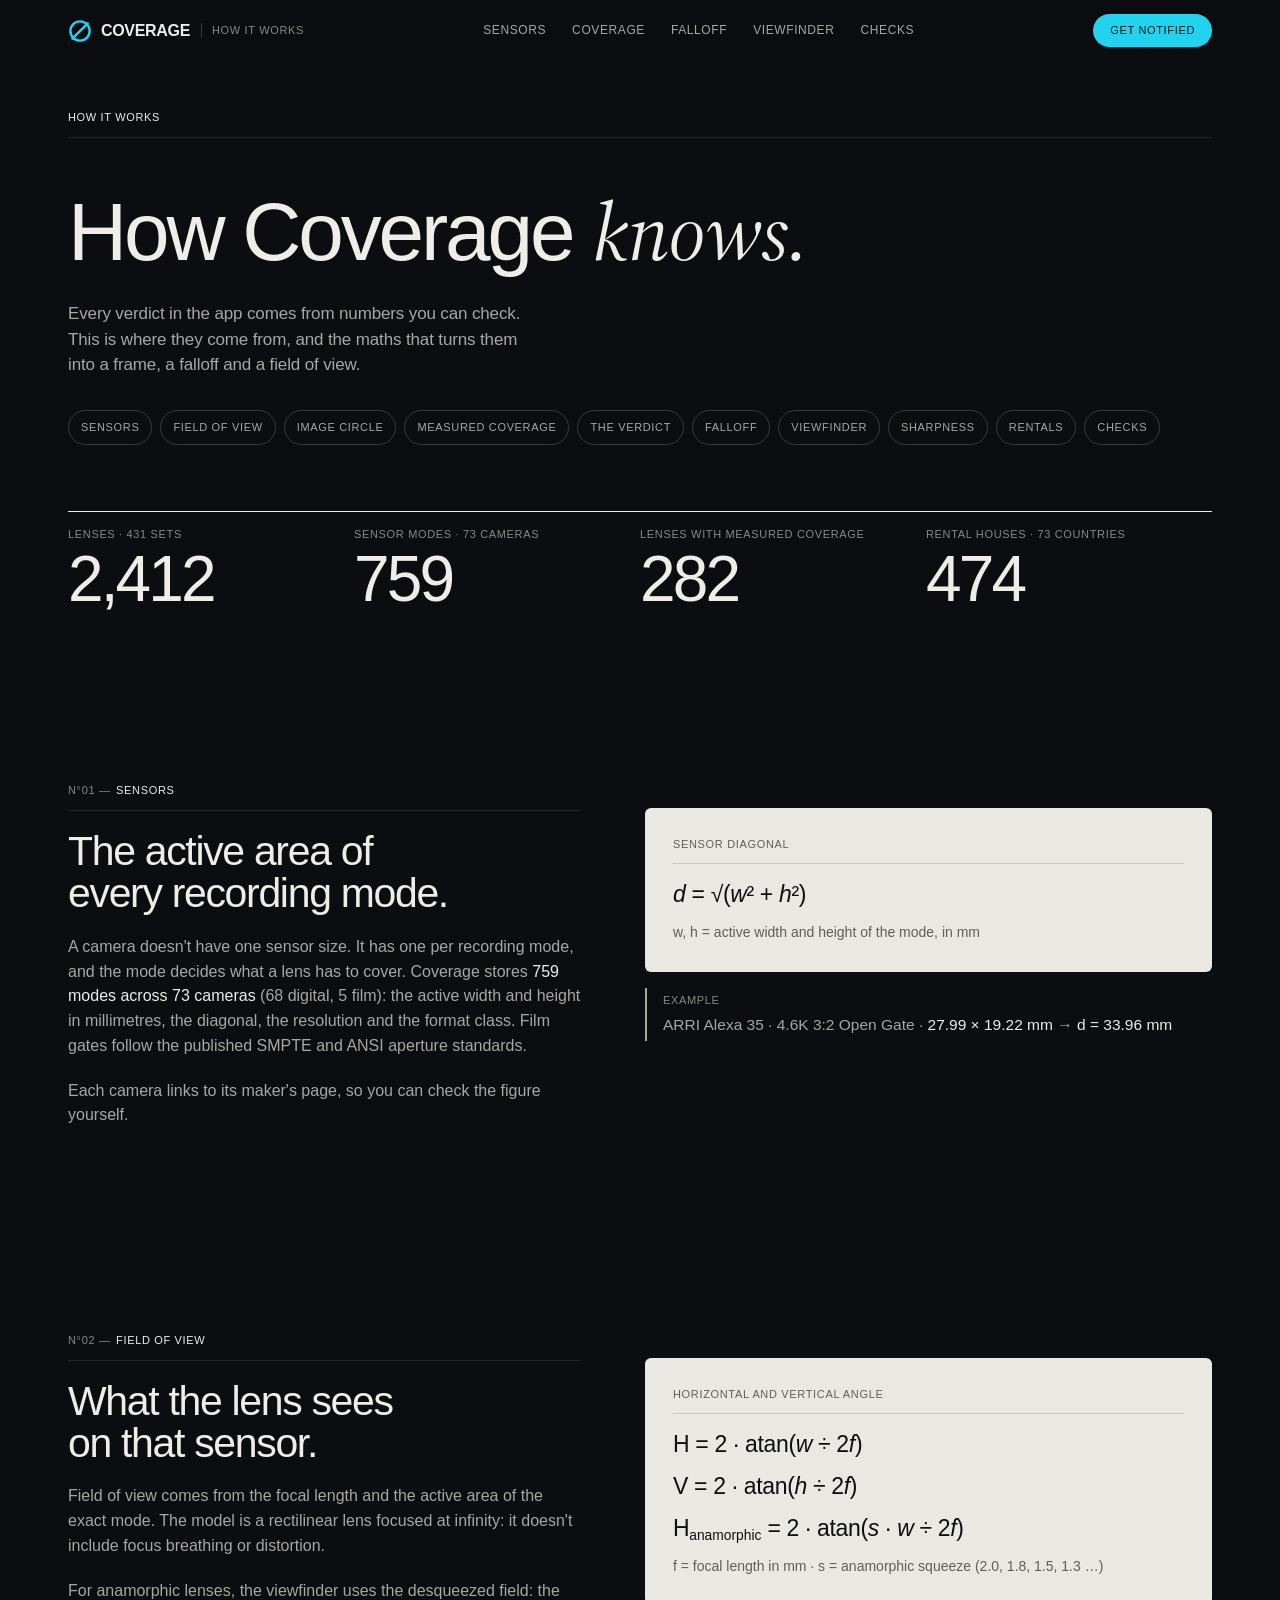
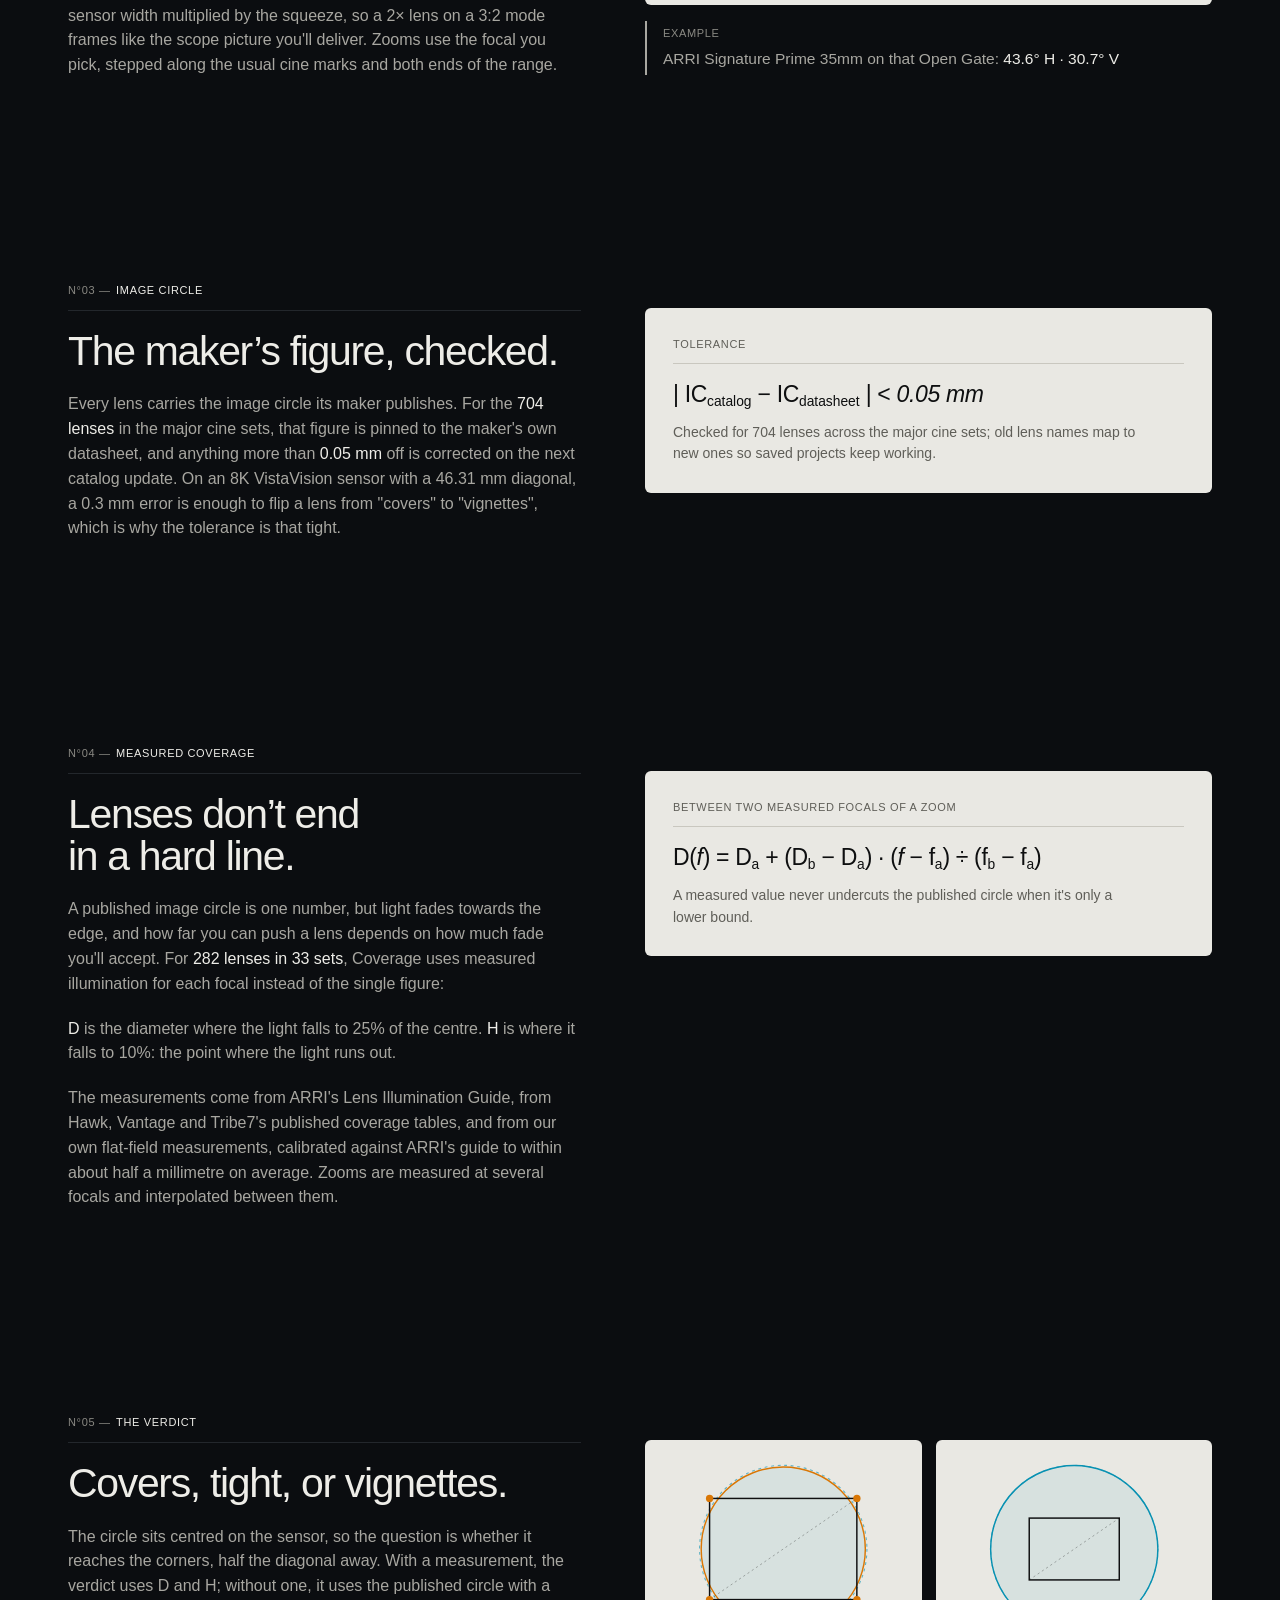
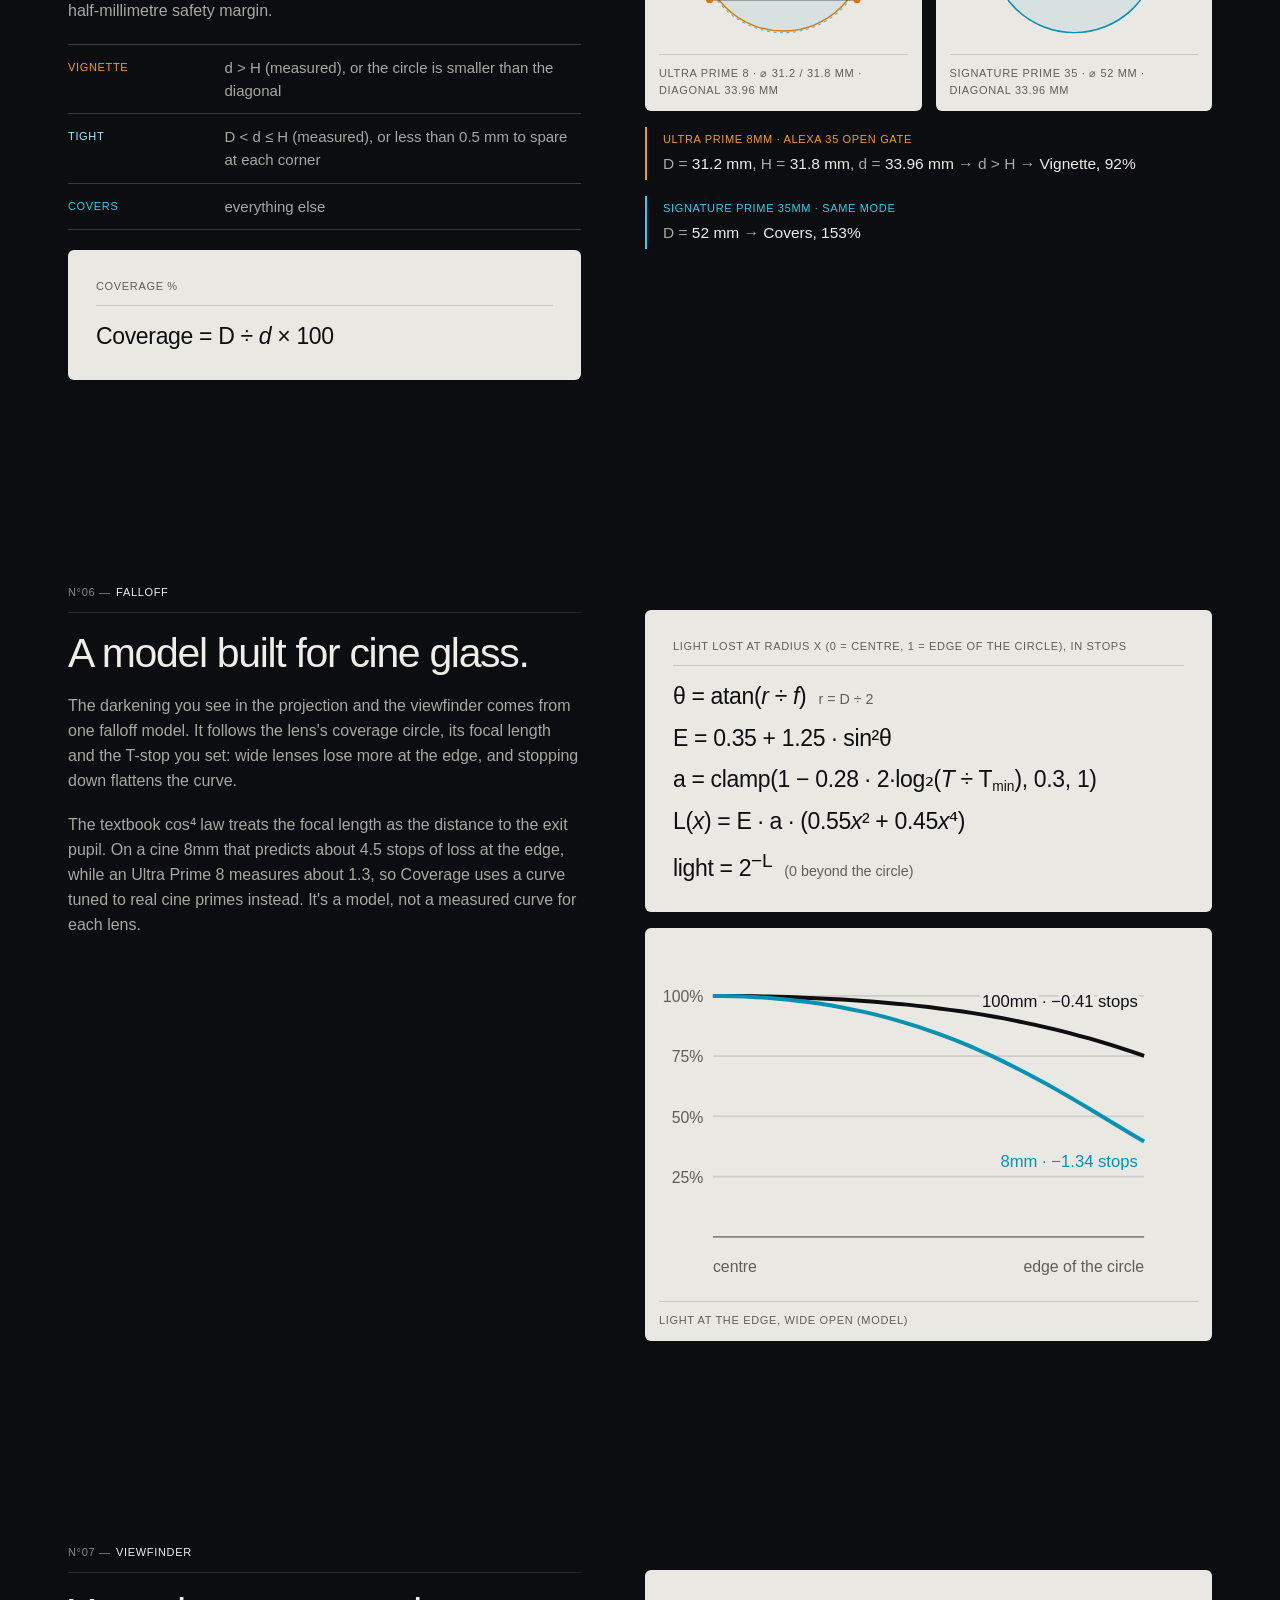
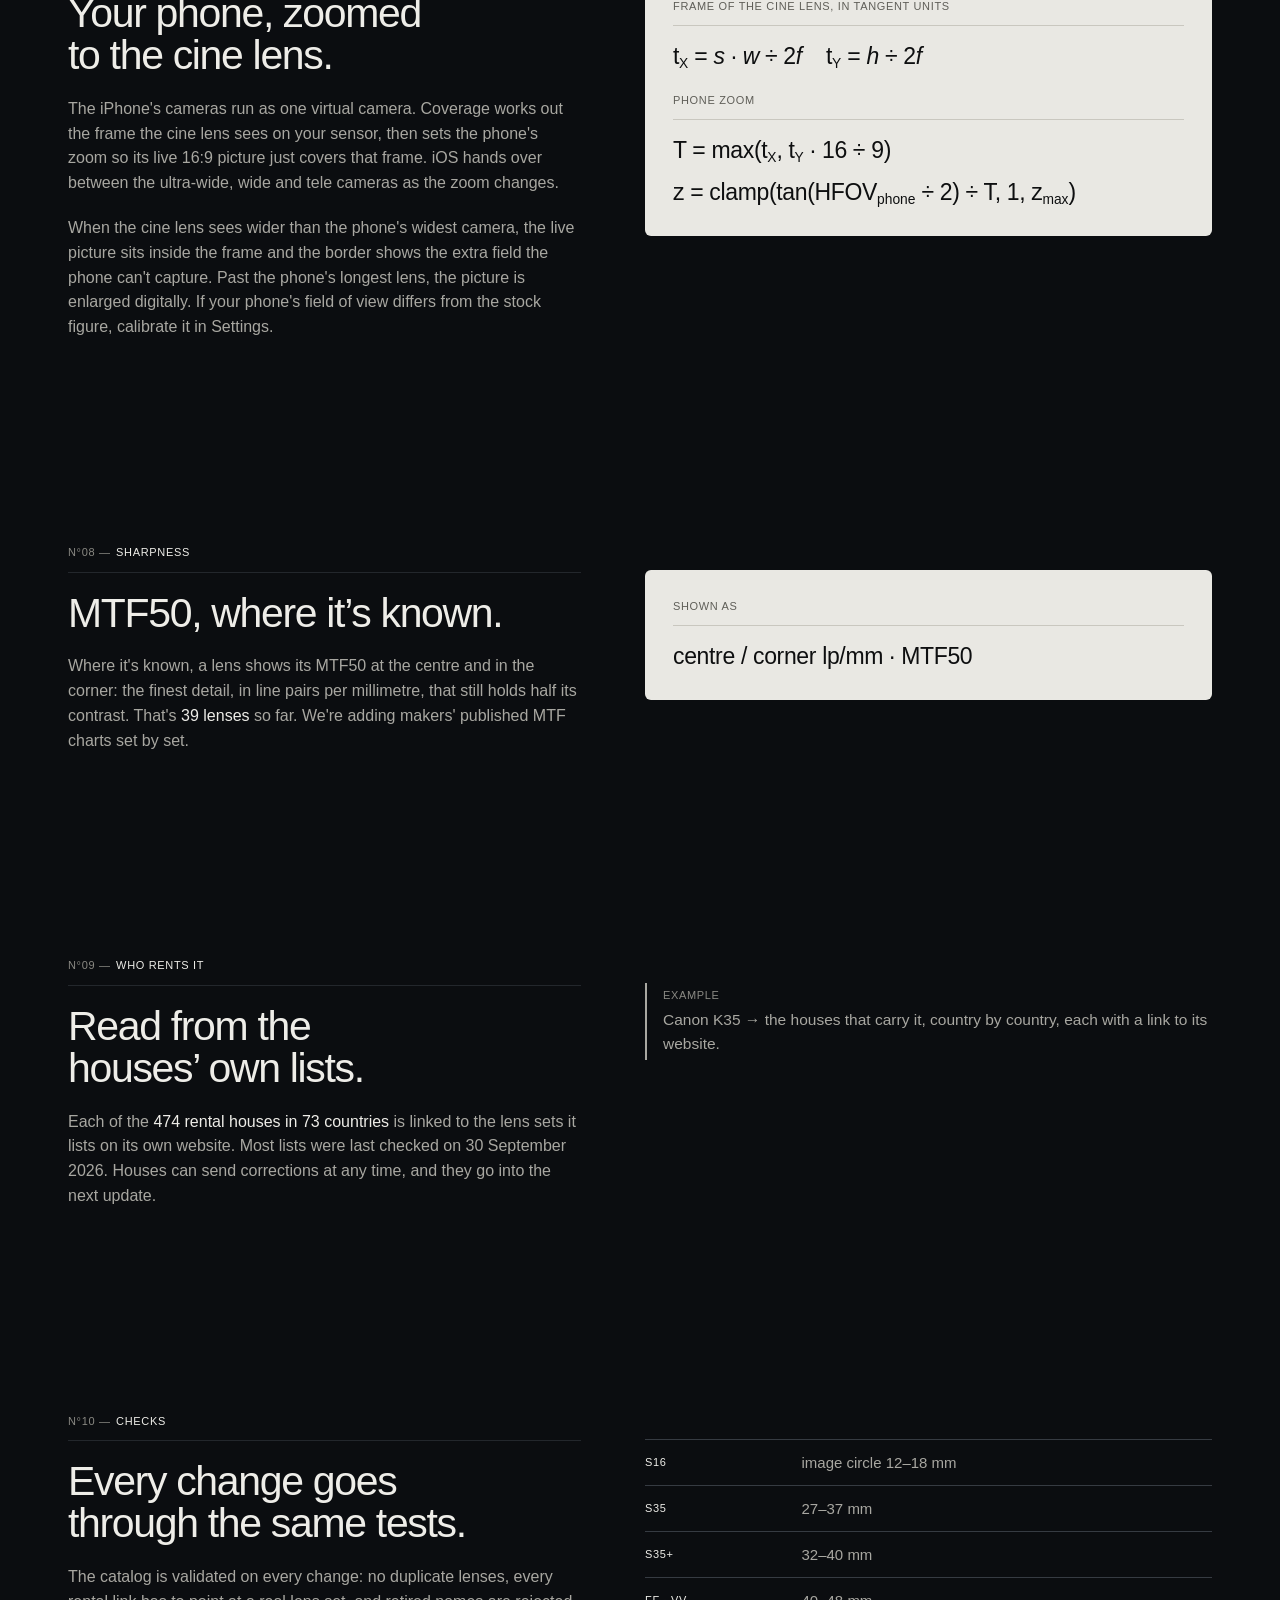
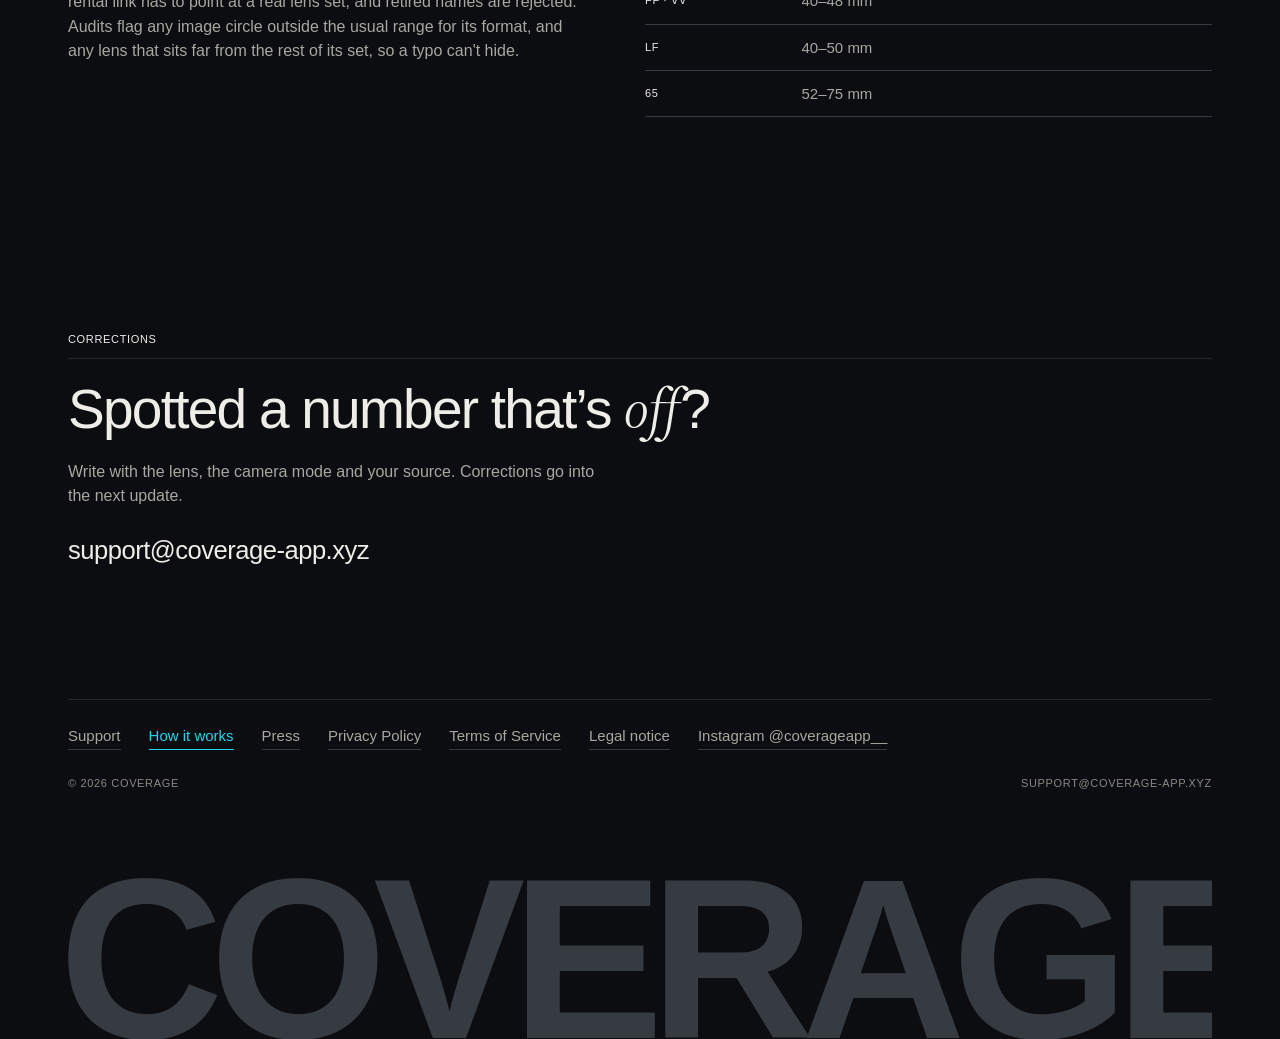
==== commit 09d927a8: "Catalog counts: 2,412 lenses in 431 sets (four Super 16 zooms)" ====
--- a/how-it-works/index.html
+++ b/how-it-works/index.html
@@ -201,7 +201,7 @@
       <a href="#sensors">Sensors</a><a href="#fov">Field of view</a><a href="#circle">Image circle</a><a href="#coverage">Measured coverage</a><a href="#verdict">The verdict</a><a href="#falloff">Falloff</a><a href="#viewfinder">Viewfinder</a><a href="#sharpness">Sharpness</a><a href="#rentals">Rentals</a><a href="#checks">Checks</a>
     </nav>
     <div class="nums" aria-label="Catalog">
-      <div><b>2,408</b><span>Lenses · 430 sets</span></div>
+      <div><b>2,412</b><span>Lenses · 431 sets</span></div>
       <div><b>759</b><span>Sensor modes · 73 cameras</span></div>
       <div><b>282</b><span>Lenses with measured coverage</span></div>
       <div><b>474</b><span>Rental houses · 73 countries</span></div>
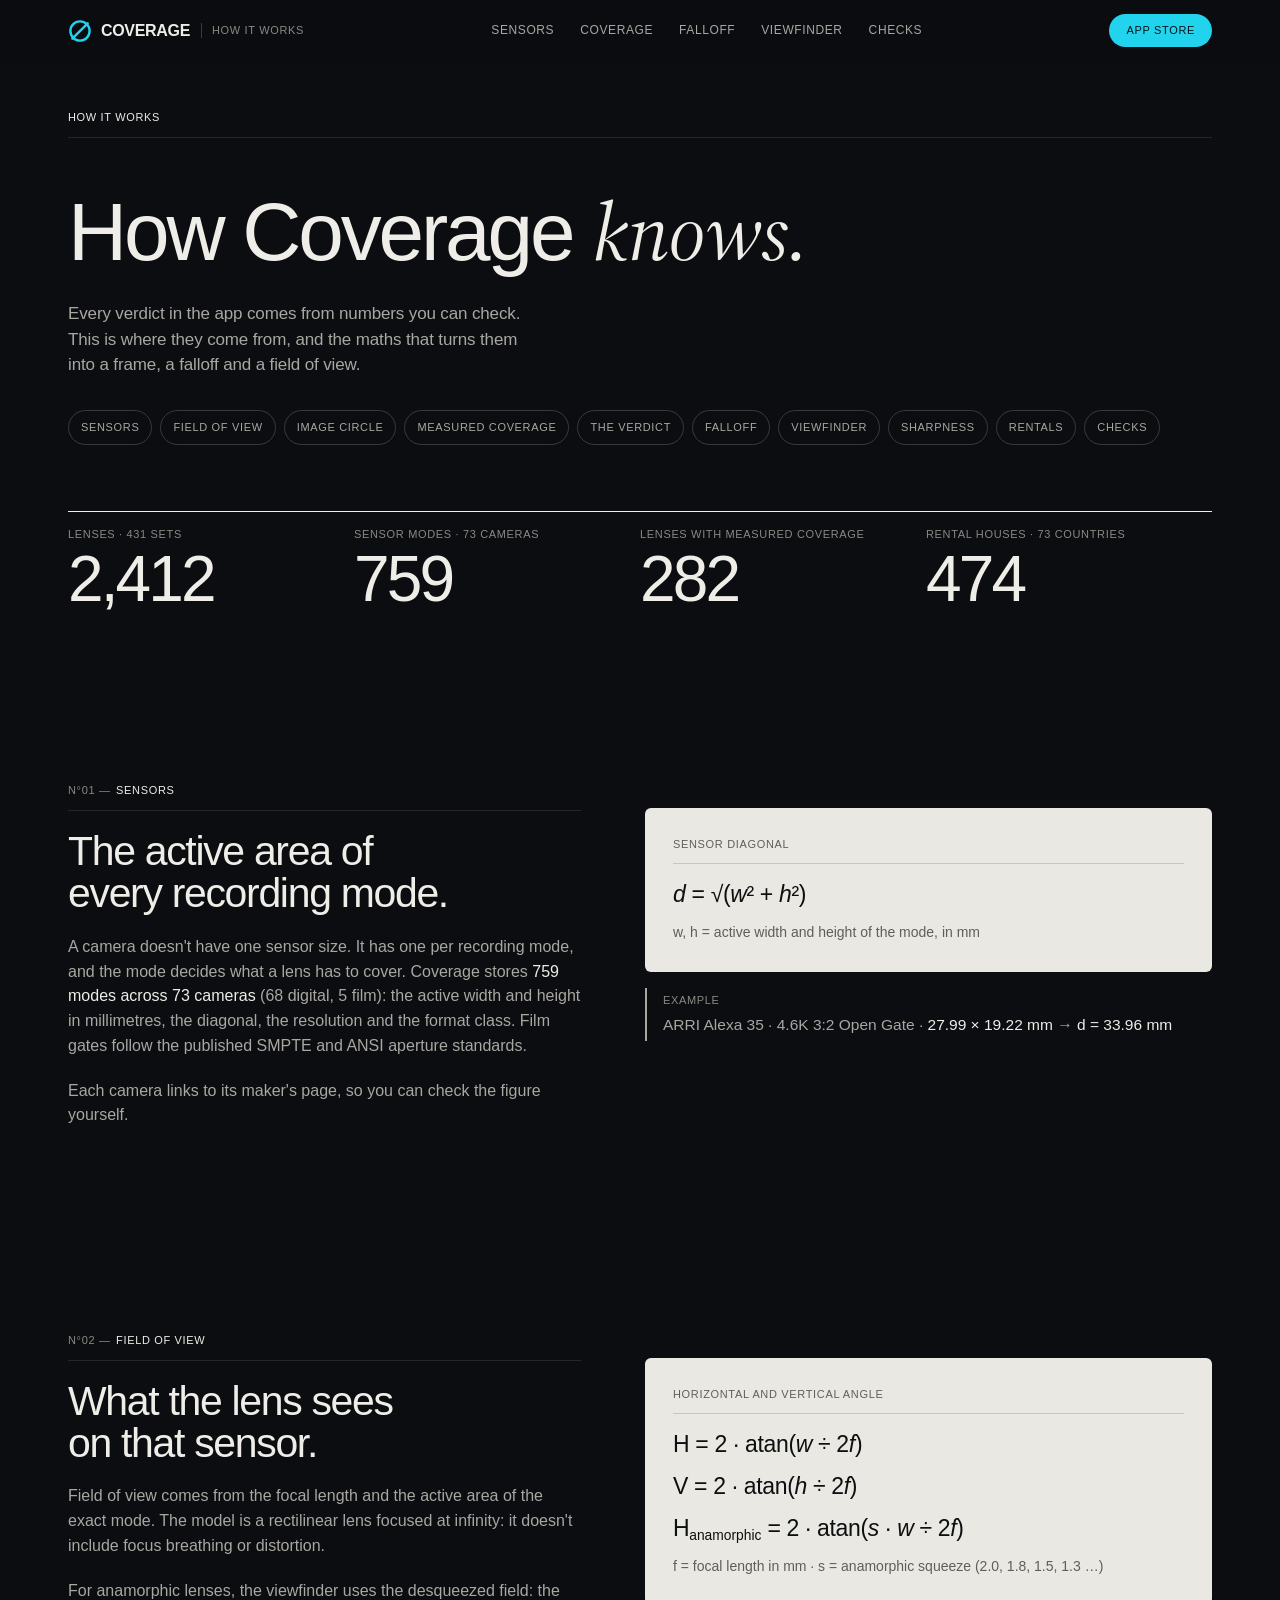
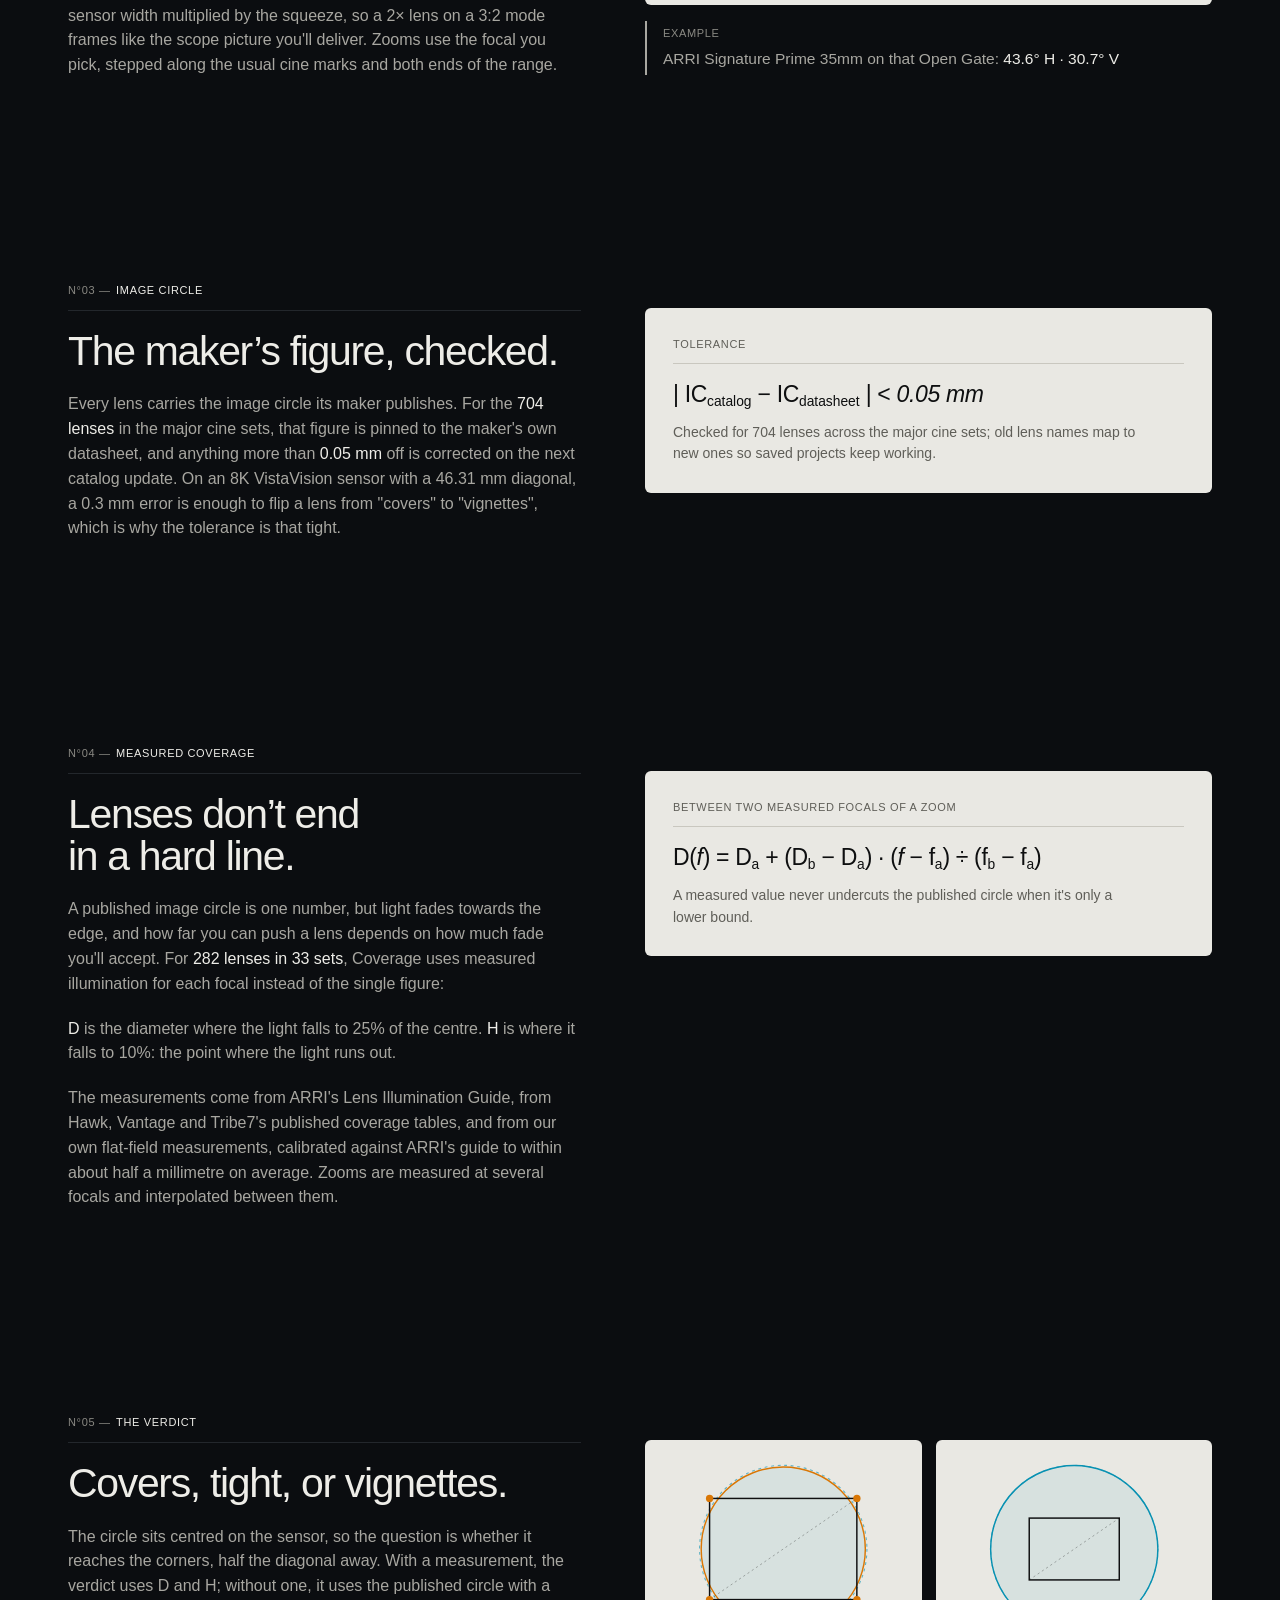
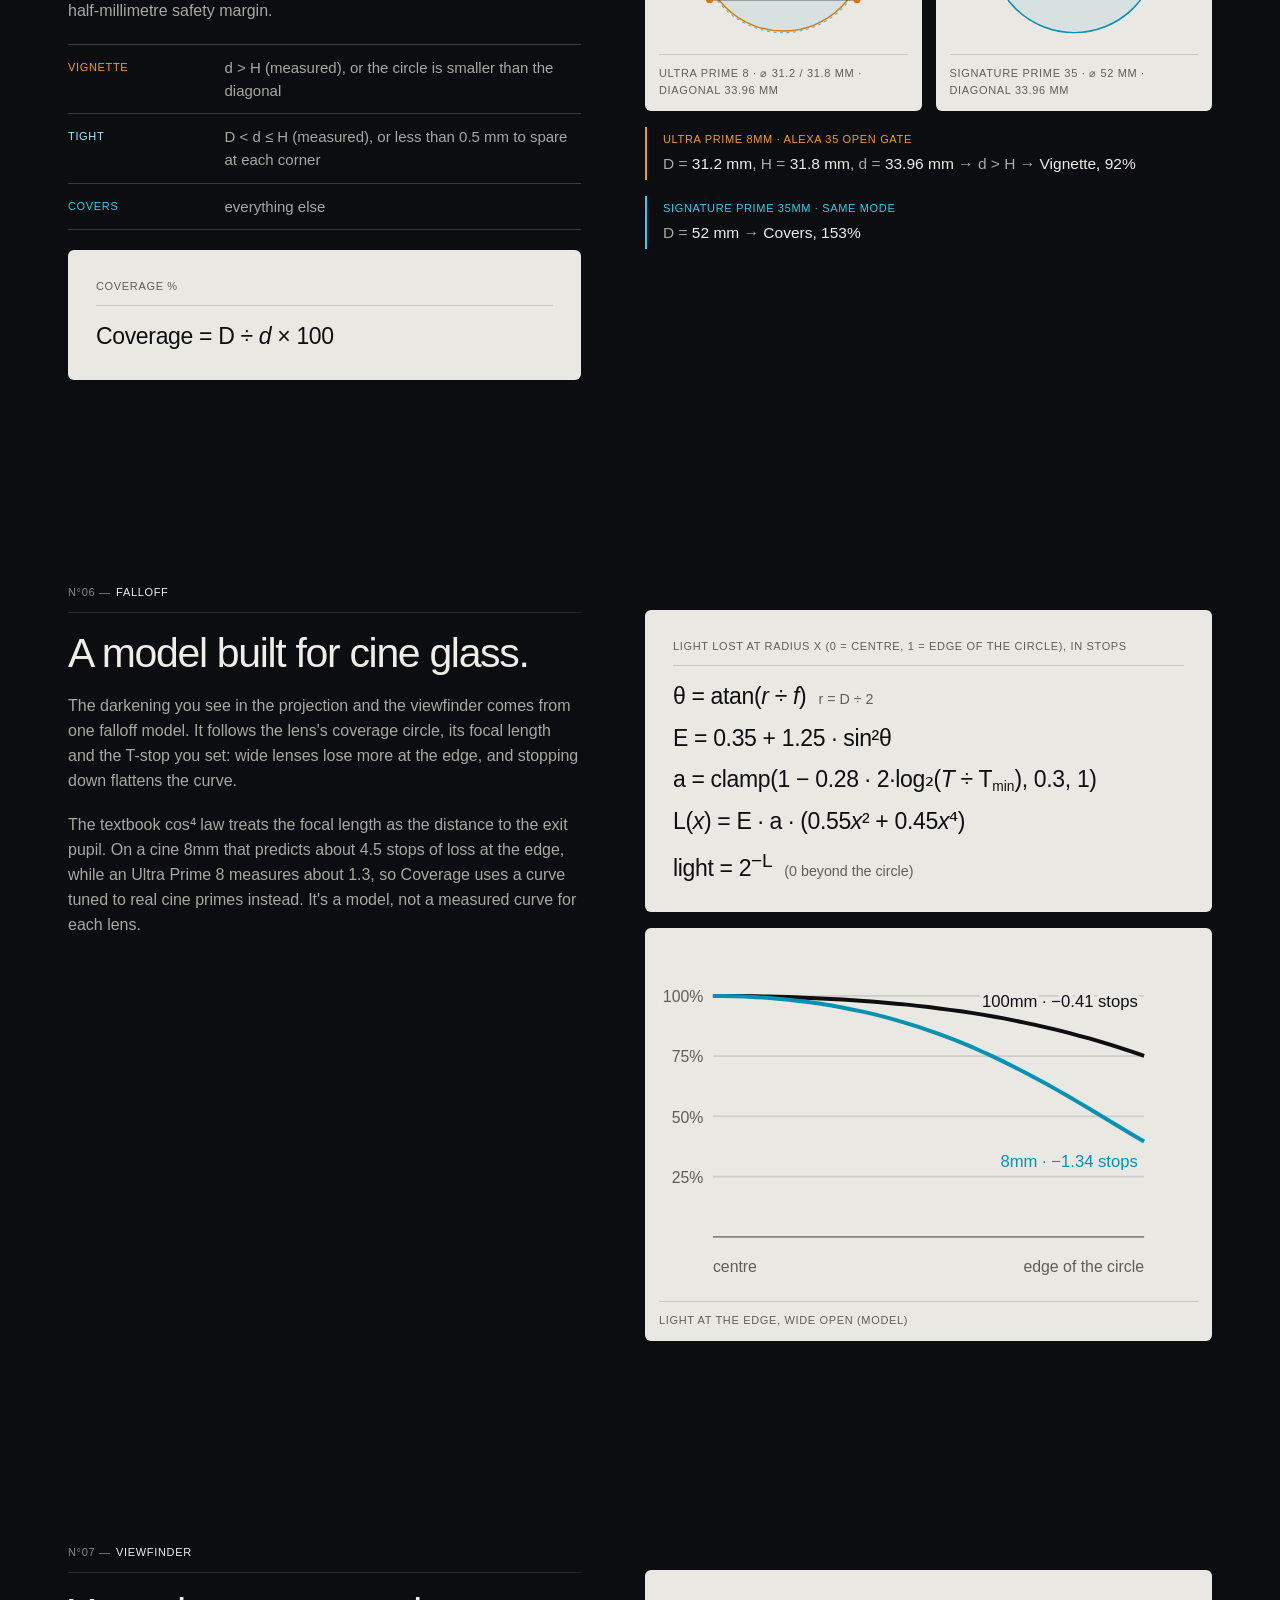
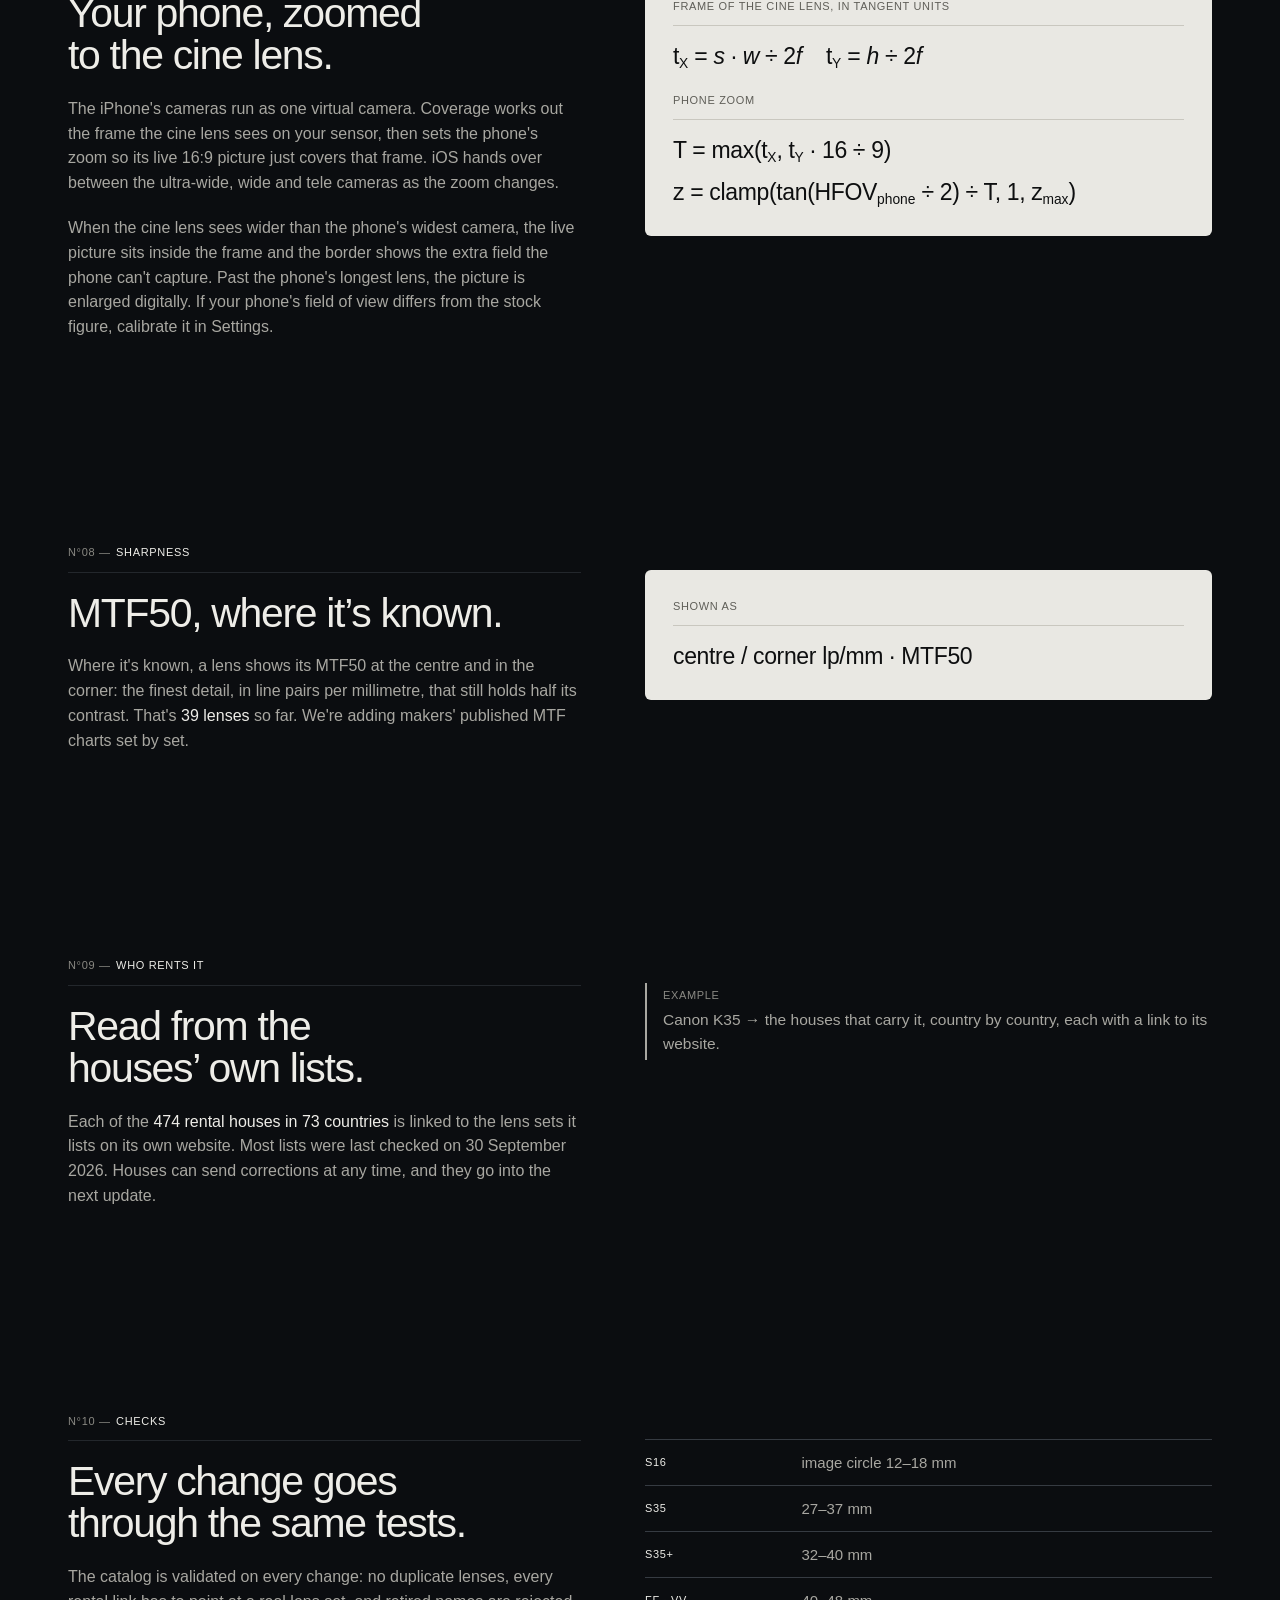
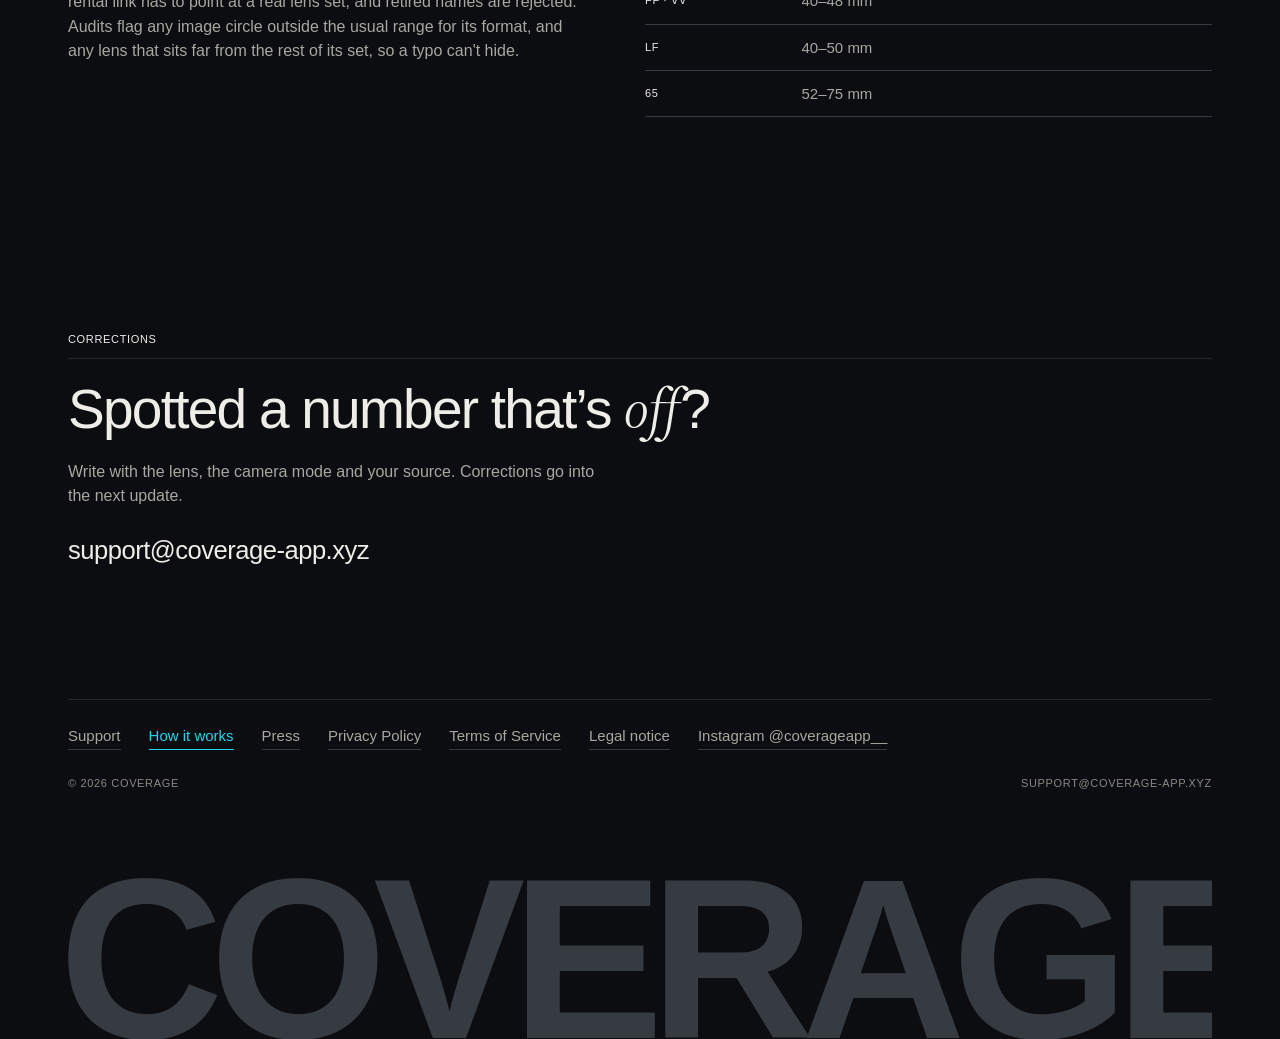
==== commit ec822c17: "Launch: buttons go to the App Store; the launch-list form comes down" ====
--- a/how-it-works/index.html
+++ b/how-it-works/index.html
@@ -188,7 +188,7 @@
       <a href="#viewfinder">Viewfinder</a>
       <a href="#checks">Checks</a>
     </nav>
-    <a class="btn btn-primary btn-sm" href="/#launch">Get notified</a>
+    <a class="btn btn-primary btn-sm" href="https://apps.apple.com/app/id6811562037">App Store</a>
   </div>
 </header>
 
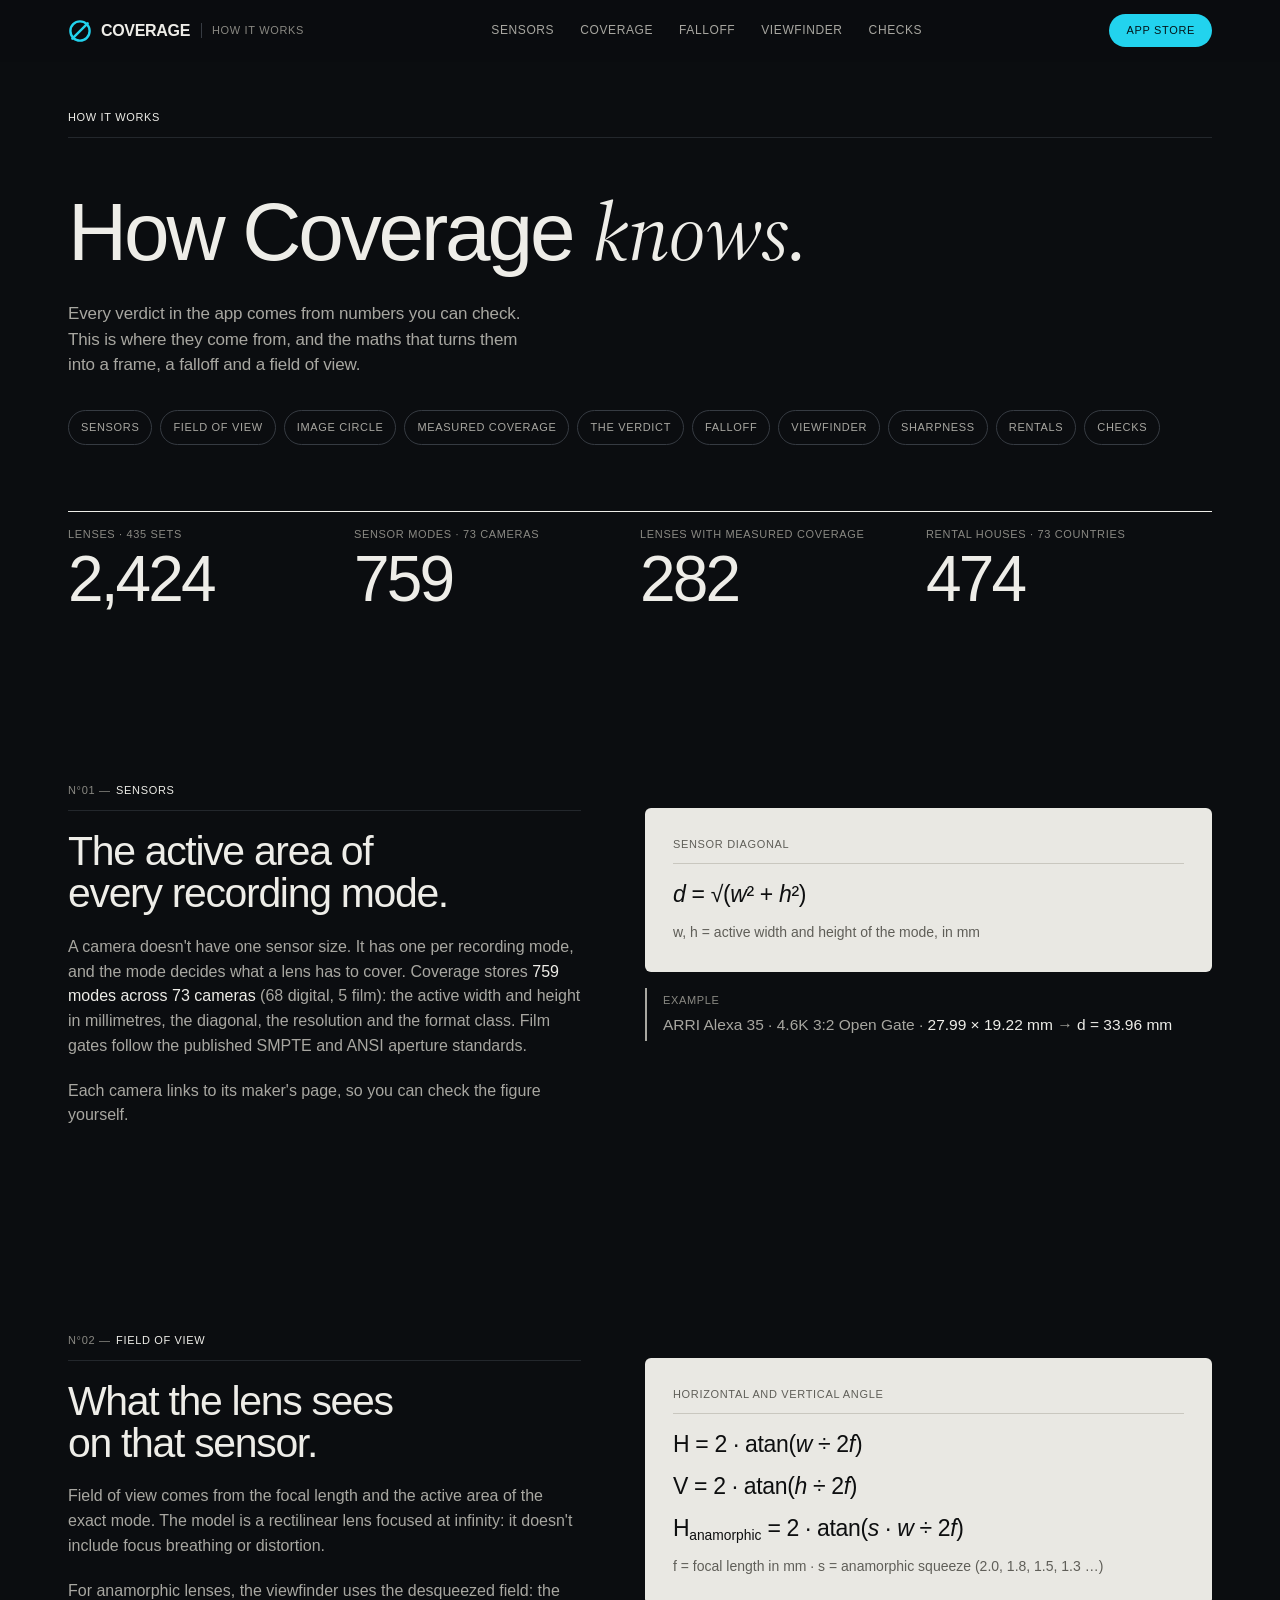
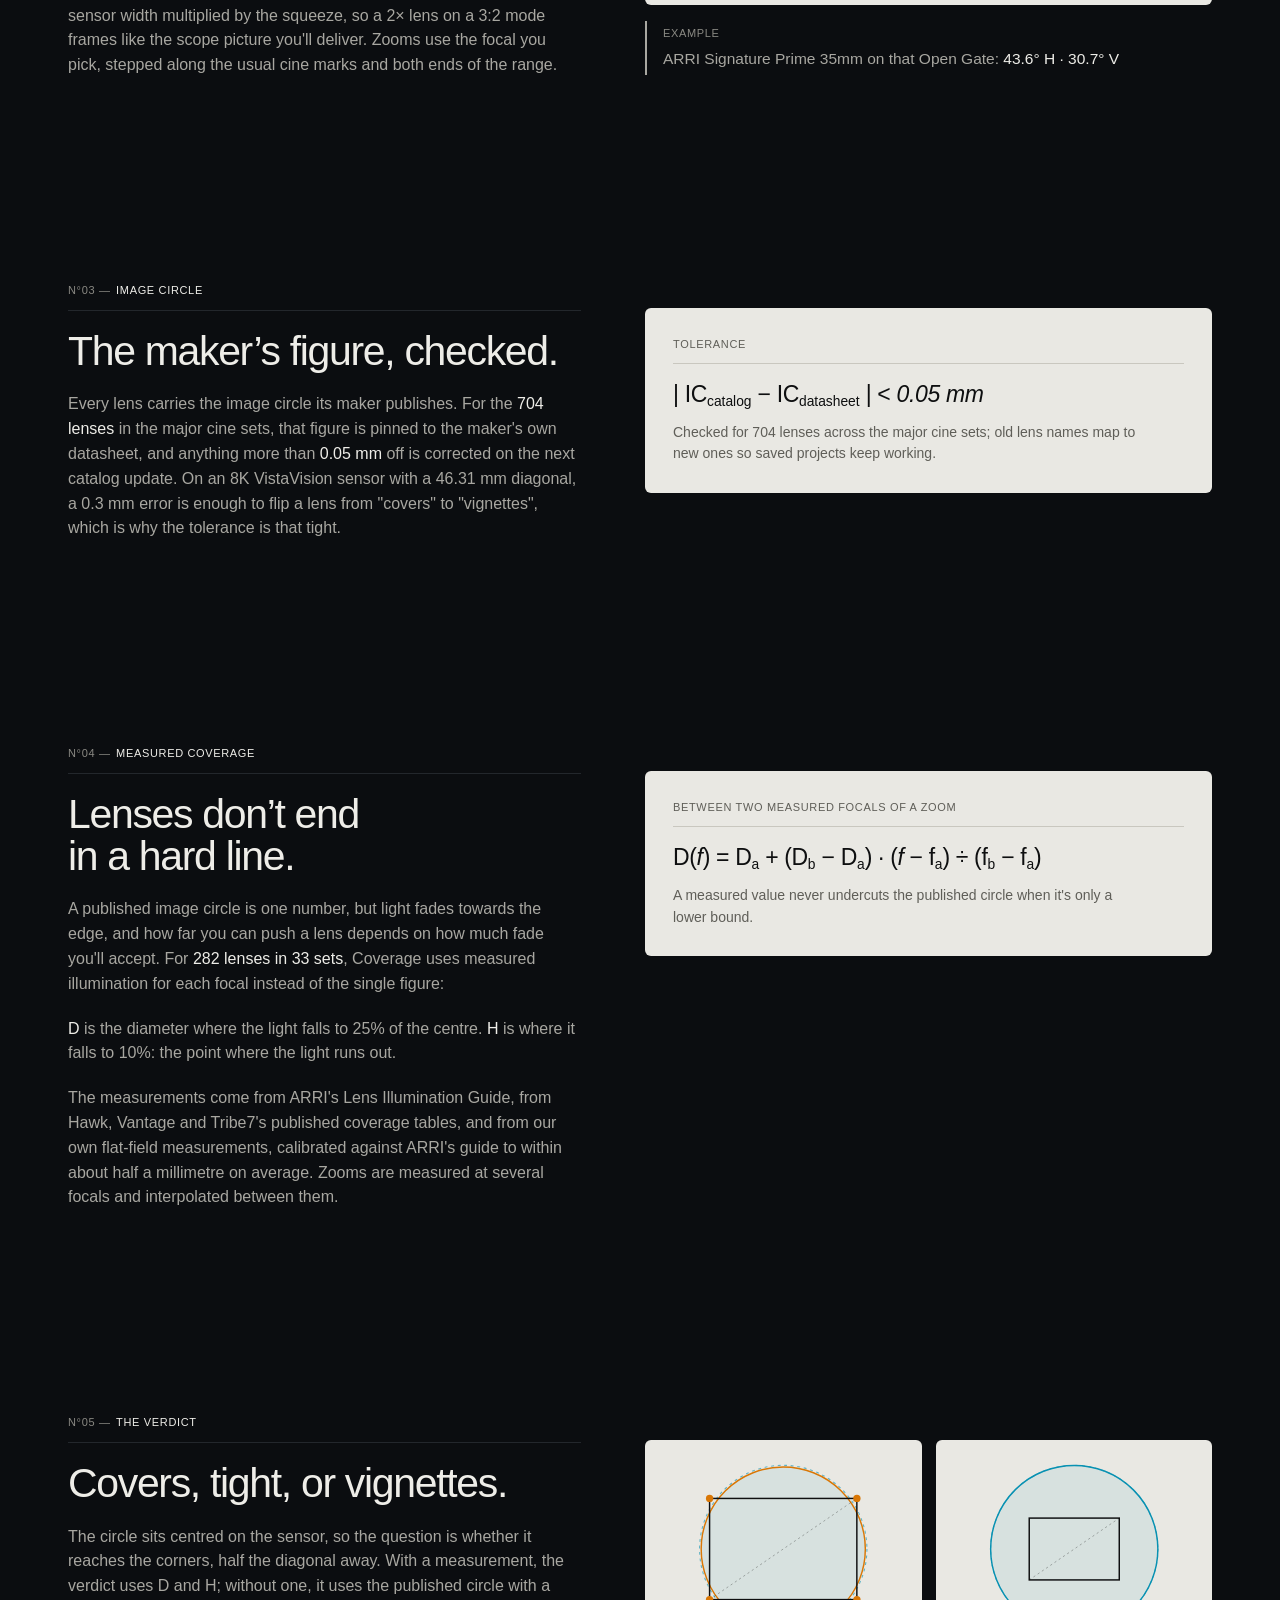
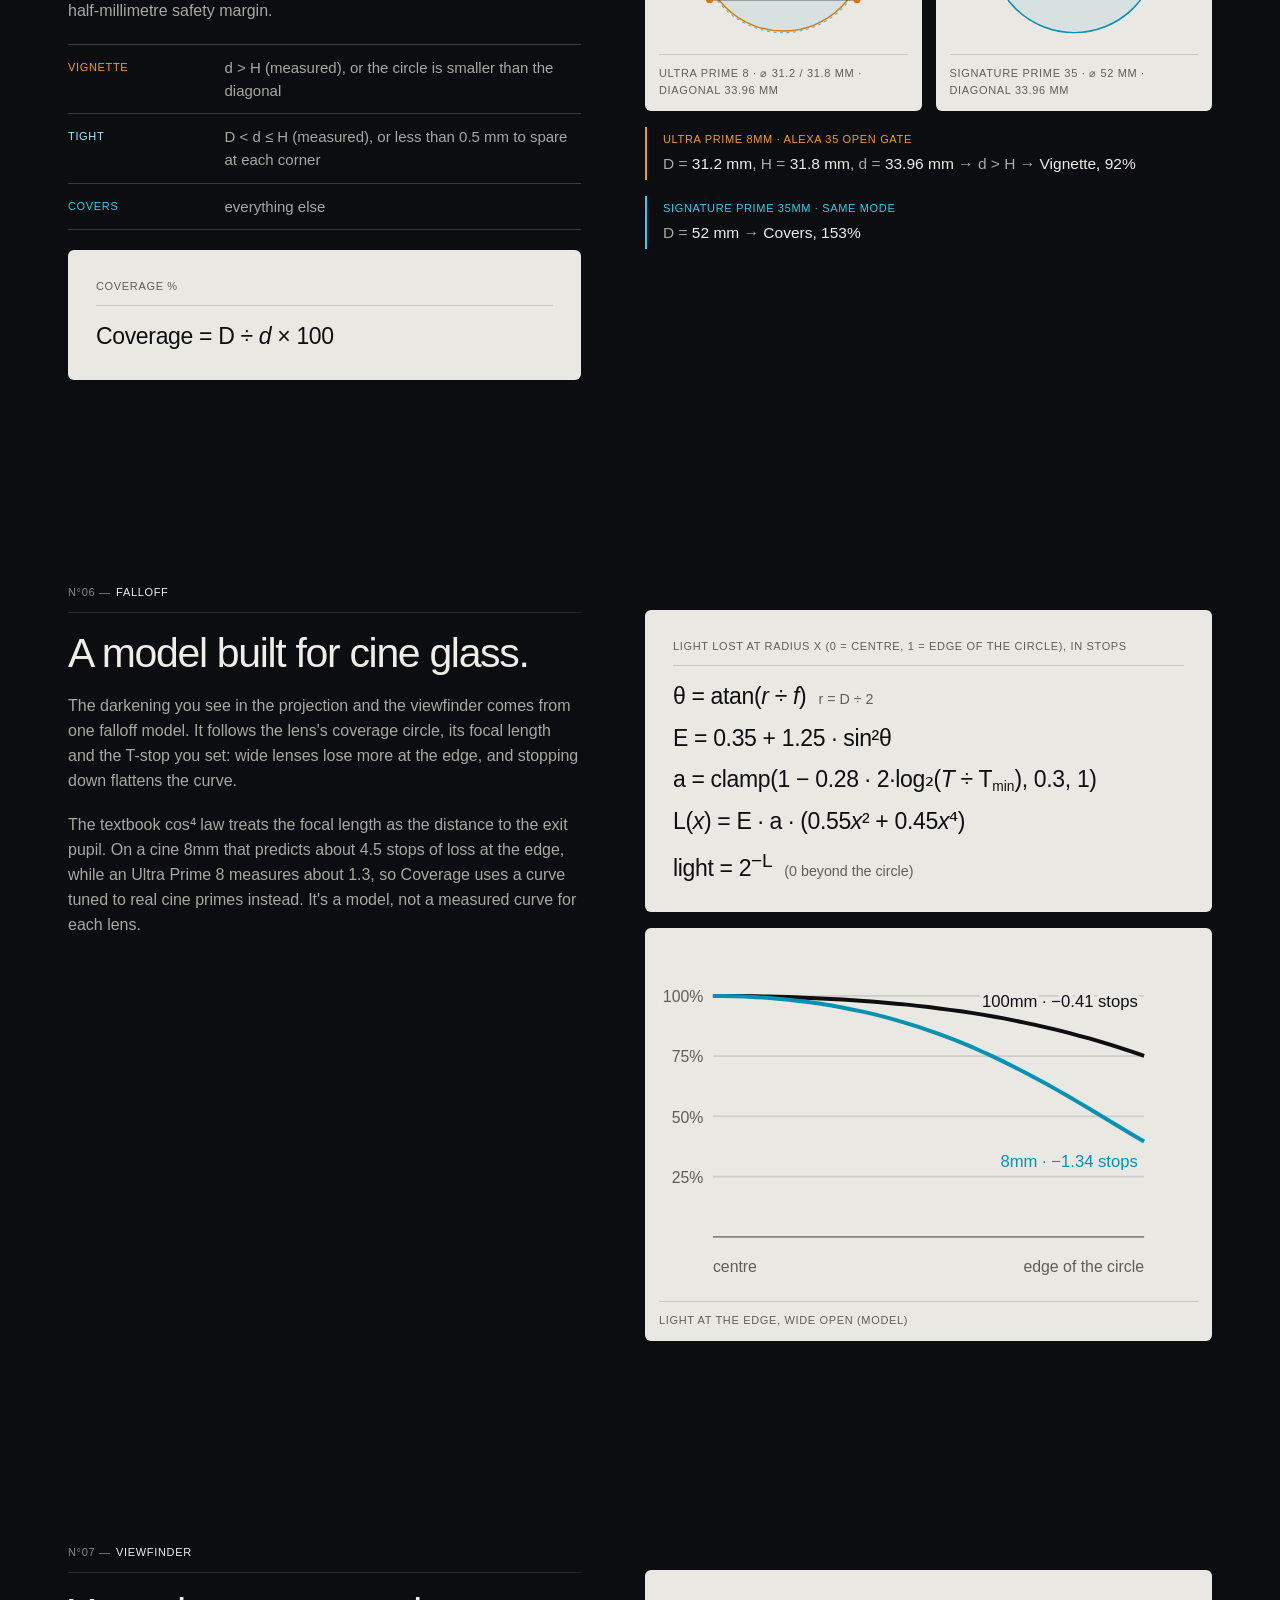
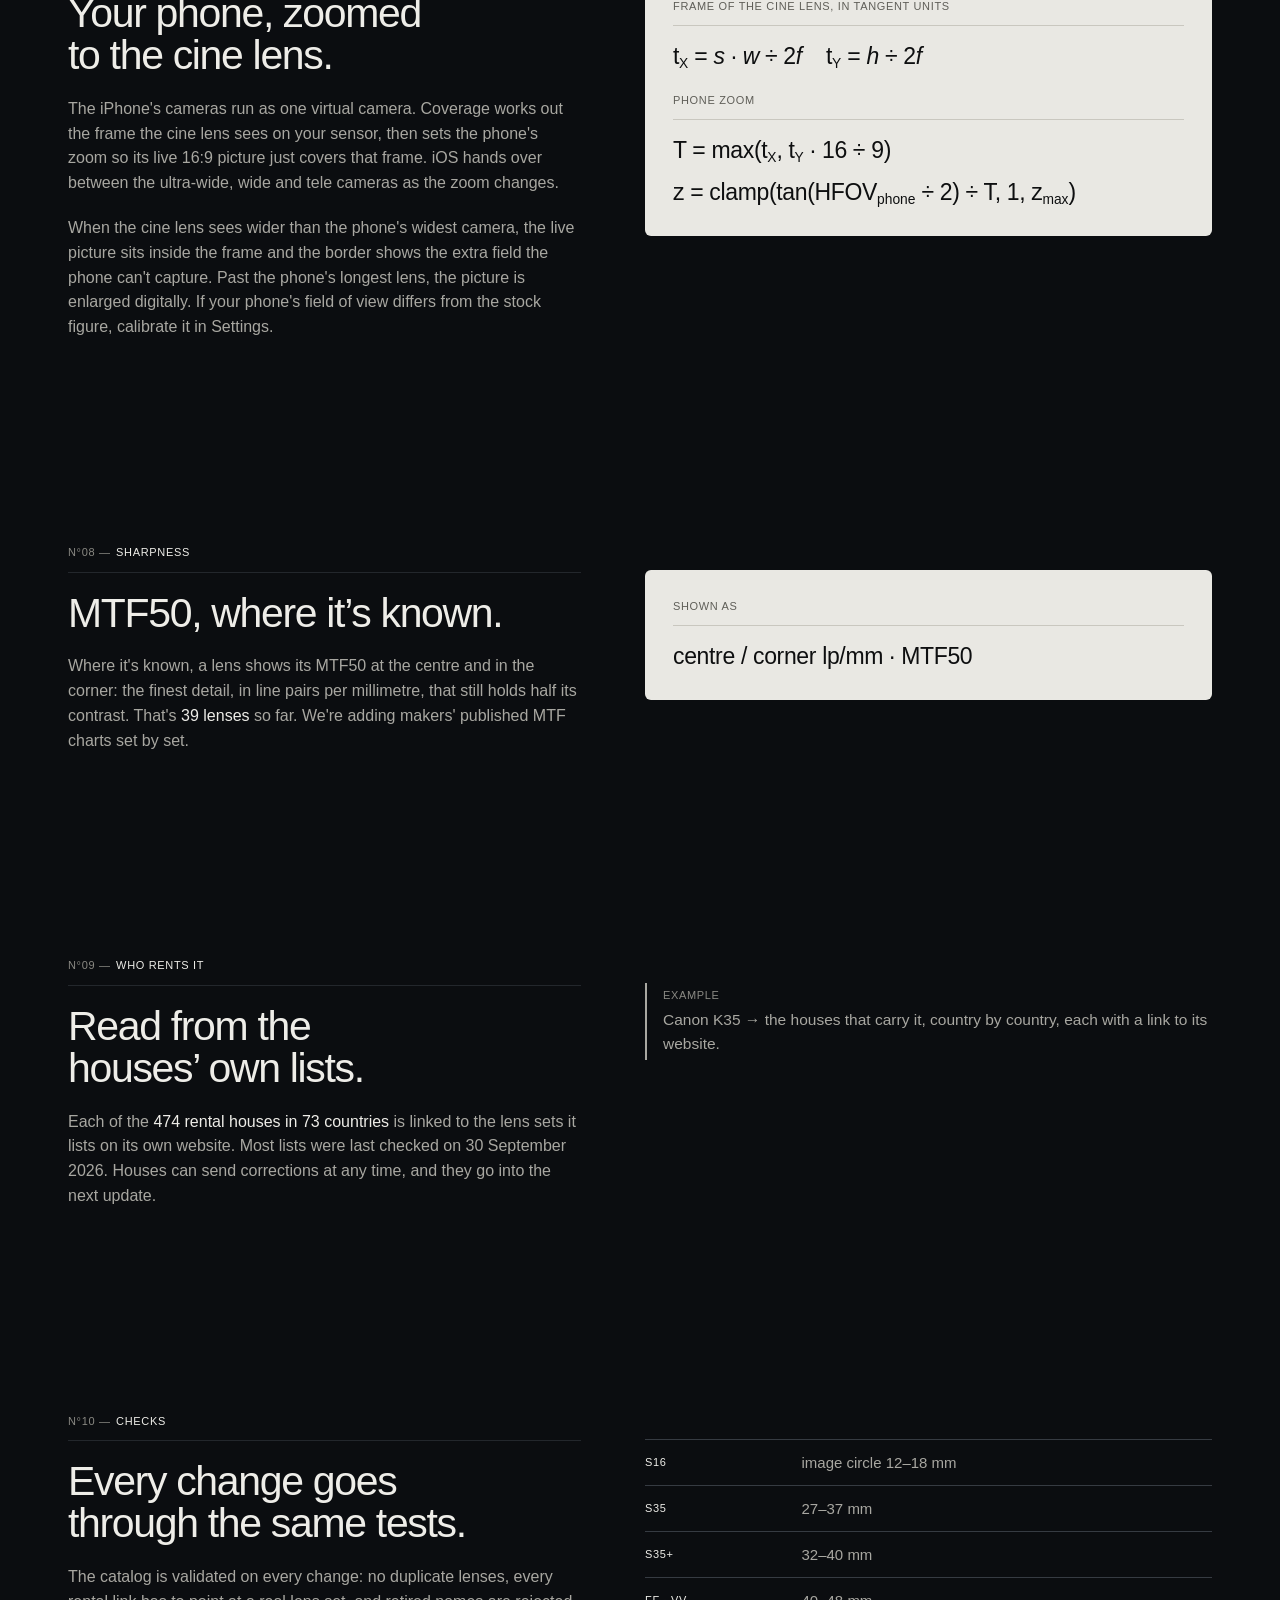
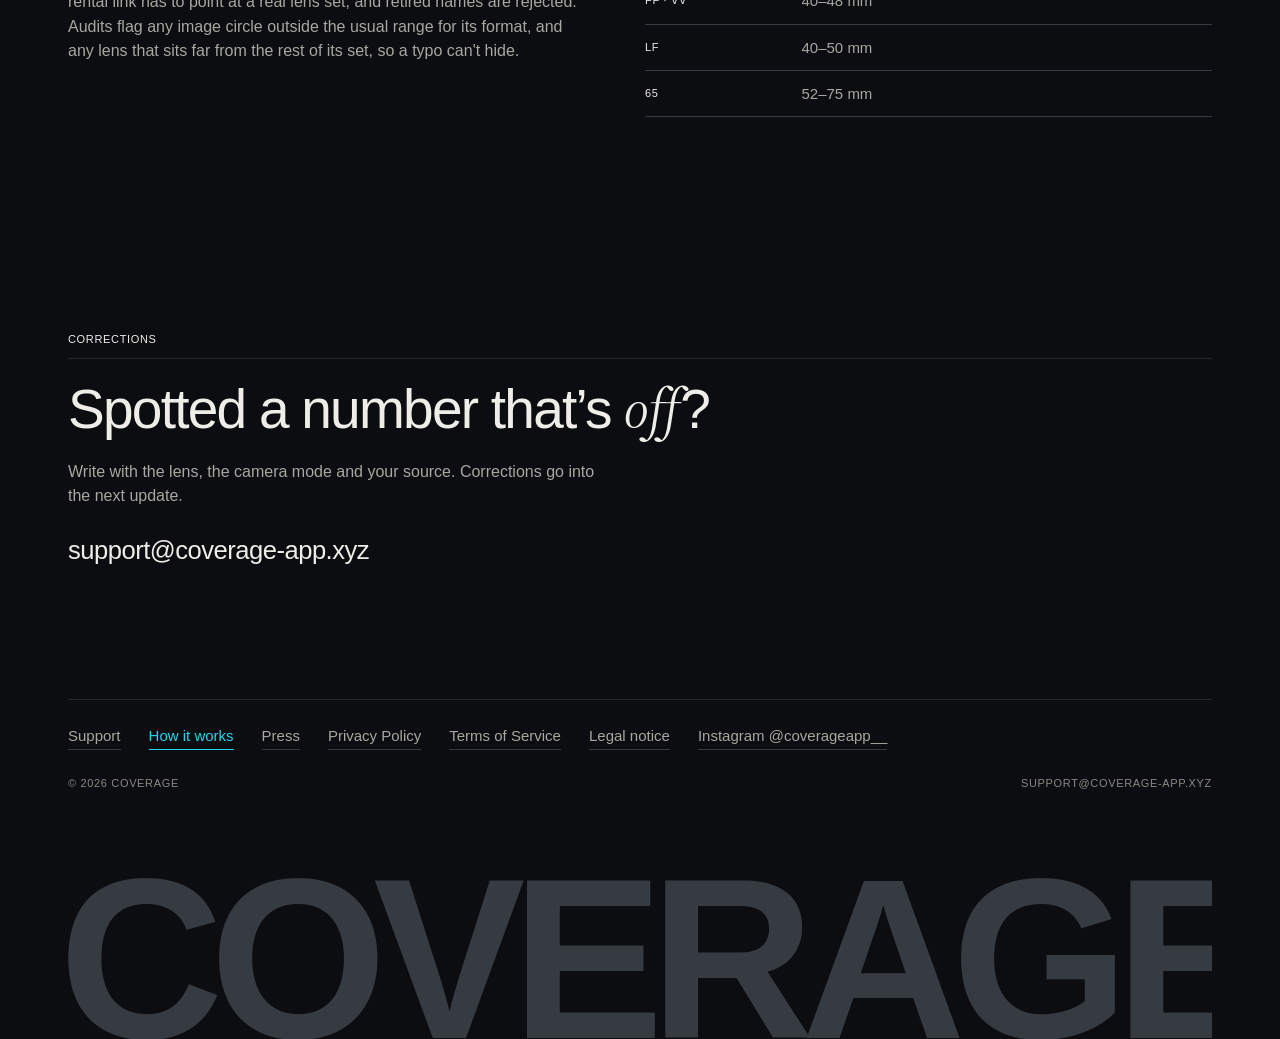
==== commit 06b428df: "Matte box, expanders, sun path and live EI/ND/WB on the site; press kit features; 2,424 lenses in 43" ====
--- a/how-it-works/index.html
+++ b/how-it-works/index.html
@@ -201,7 +201,7 @@
       <a href="#sensors">Sensors</a><a href="#fov">Field of view</a><a href="#circle">Image circle</a><a href="#coverage">Measured coverage</a><a href="#verdict">The verdict</a><a href="#falloff">Falloff</a><a href="#viewfinder">Viewfinder</a><a href="#sharpness">Sharpness</a><a href="#rentals">Rentals</a><a href="#checks">Checks</a>
     </nav>
     <div class="nums" aria-label="Catalog">
-      <div><b>2,412</b><span>Lenses · 431 sets</span></div>
+      <div><b>2,424</b><span>Lenses · 435 sets</span></div>
       <div><b>759</b><span>Sensor modes · 73 cameras</span></div>
       <div><b>282</b><span>Lenses with measured coverage</span></div>
       <div><b>474</b><span>Rental houses · 73 countries</span></div>
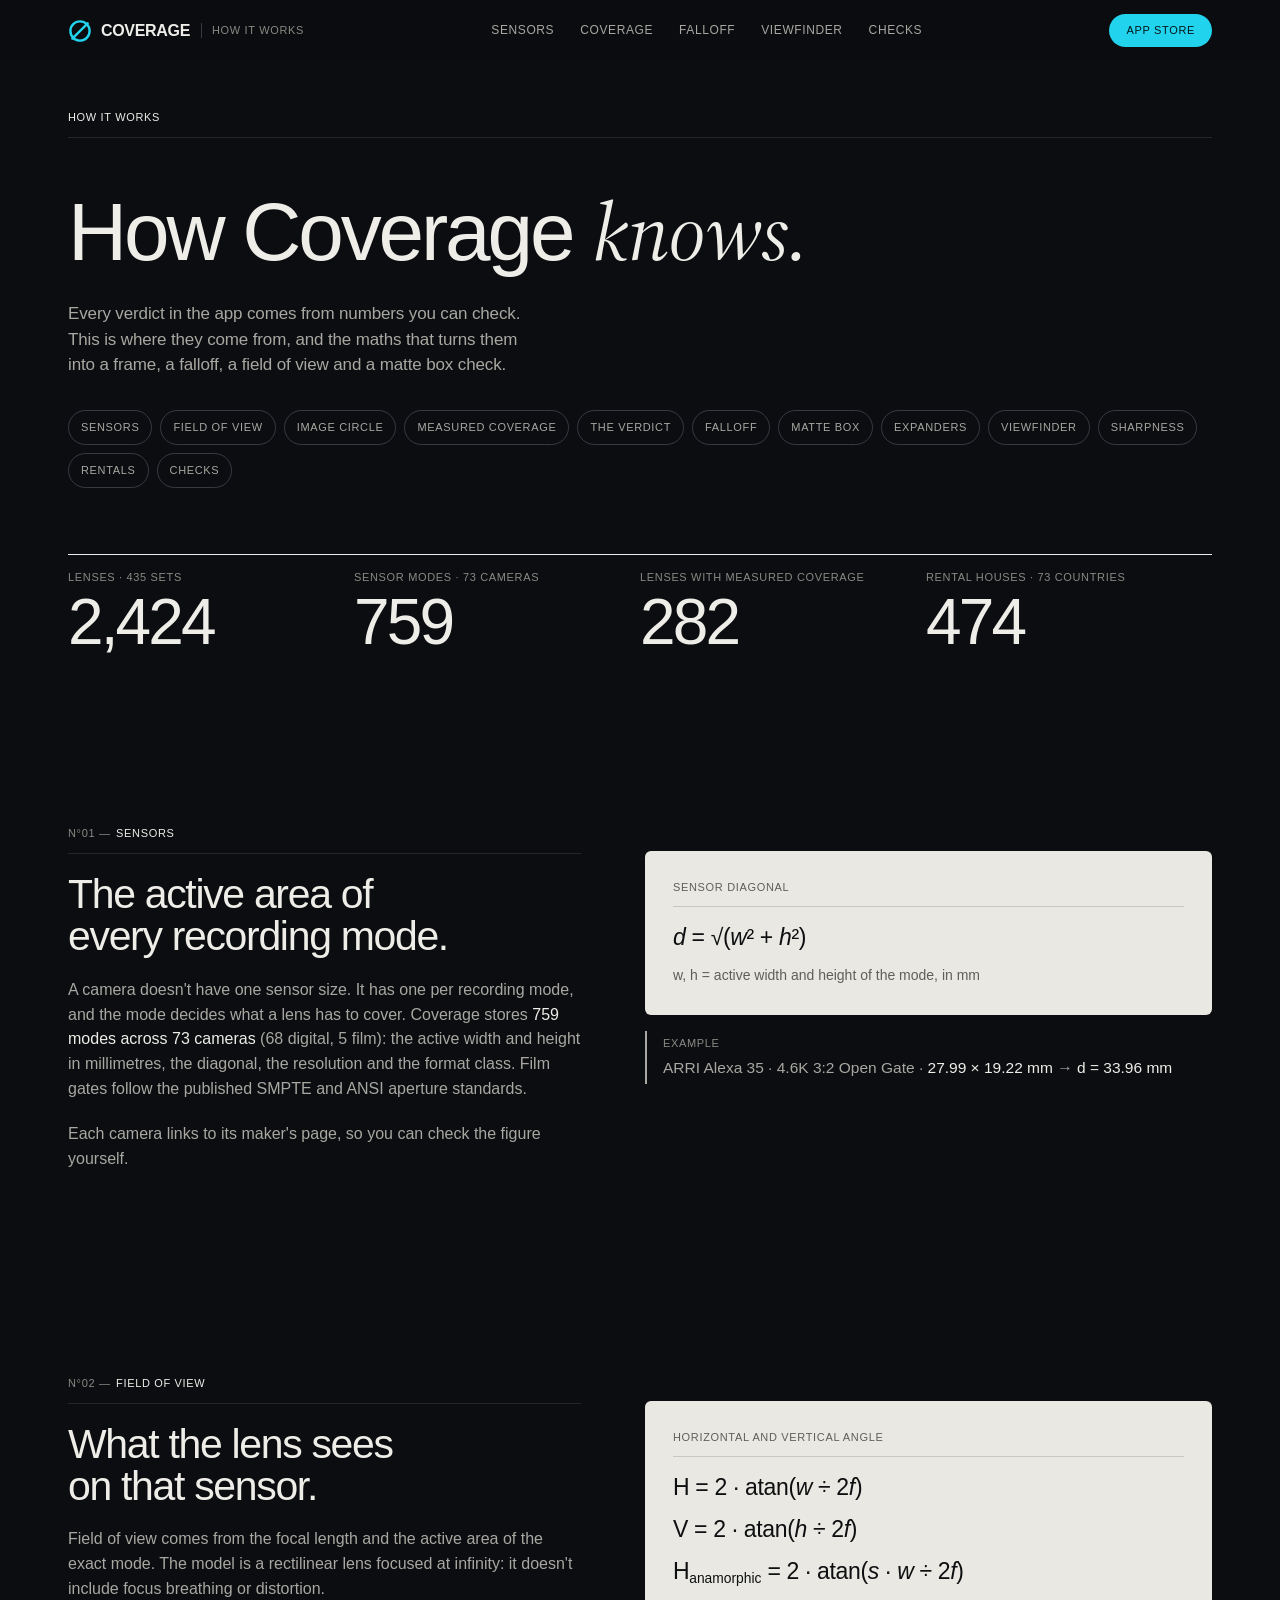
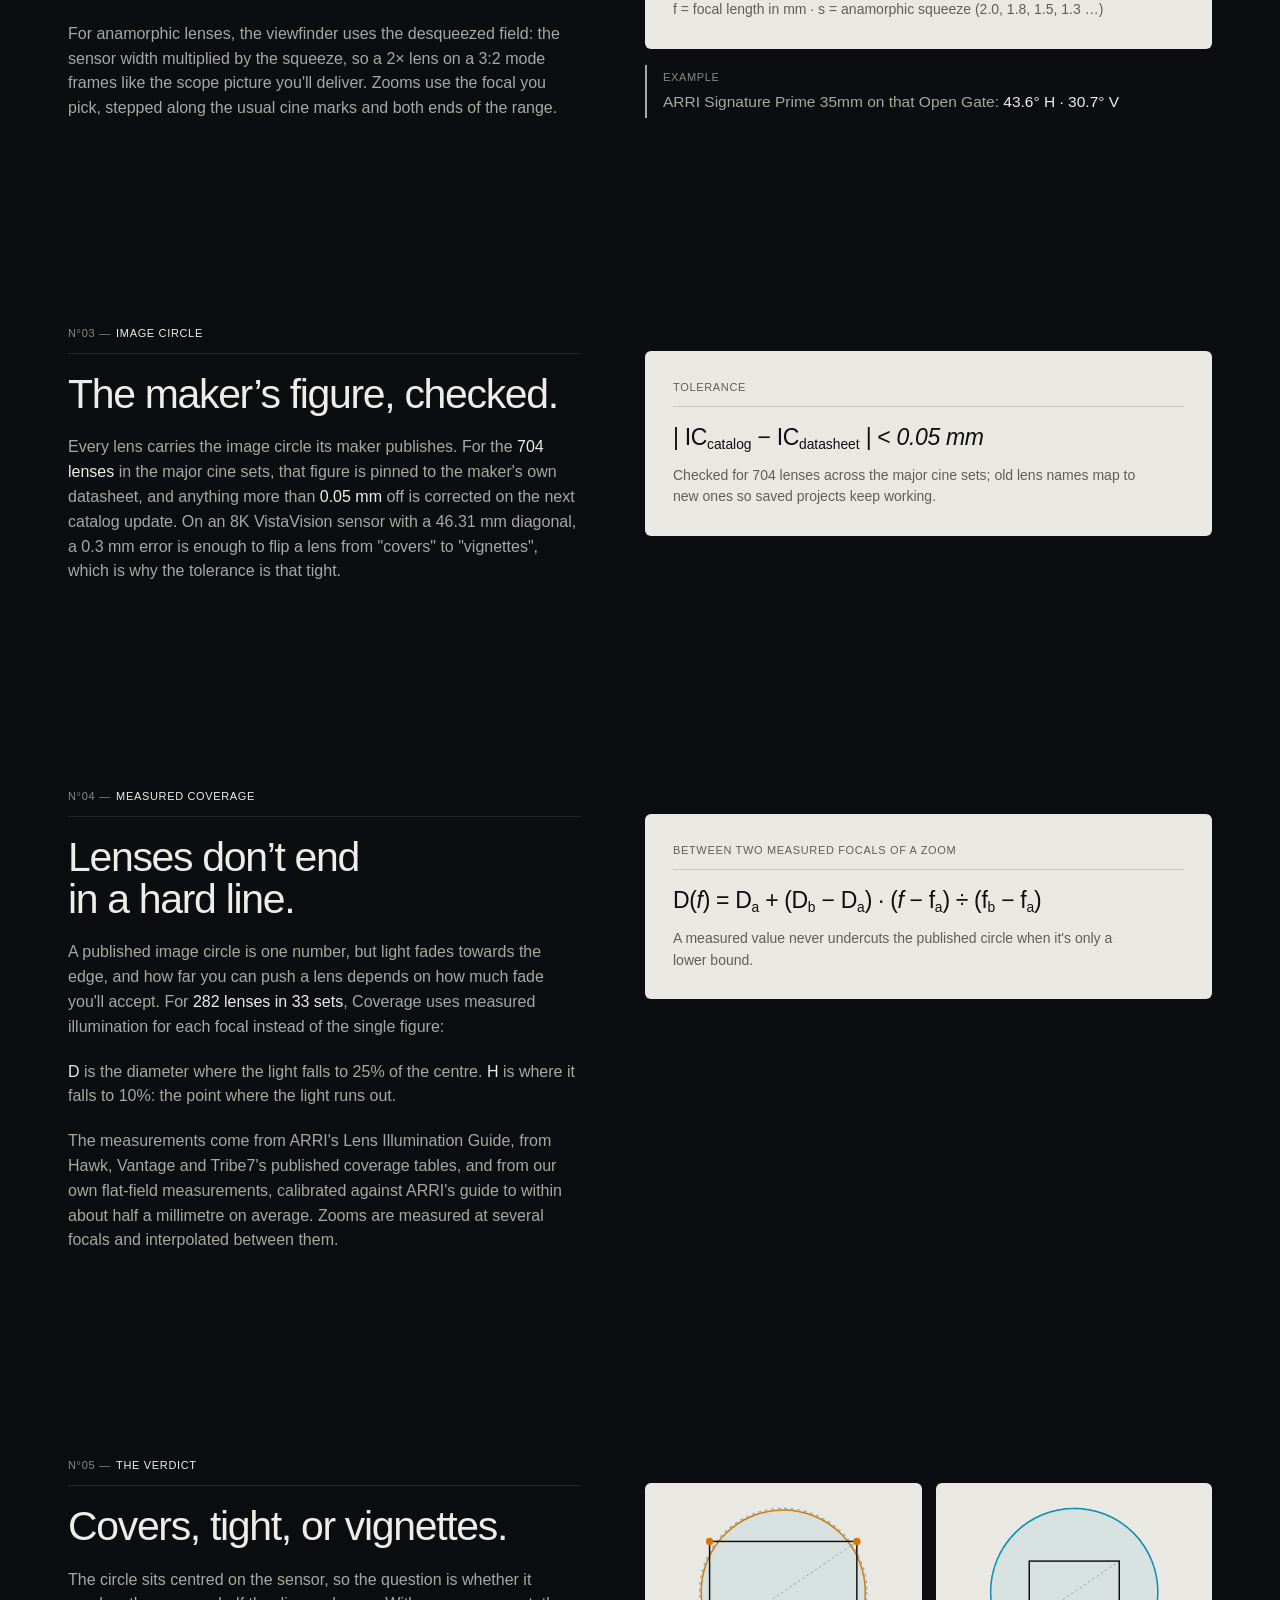
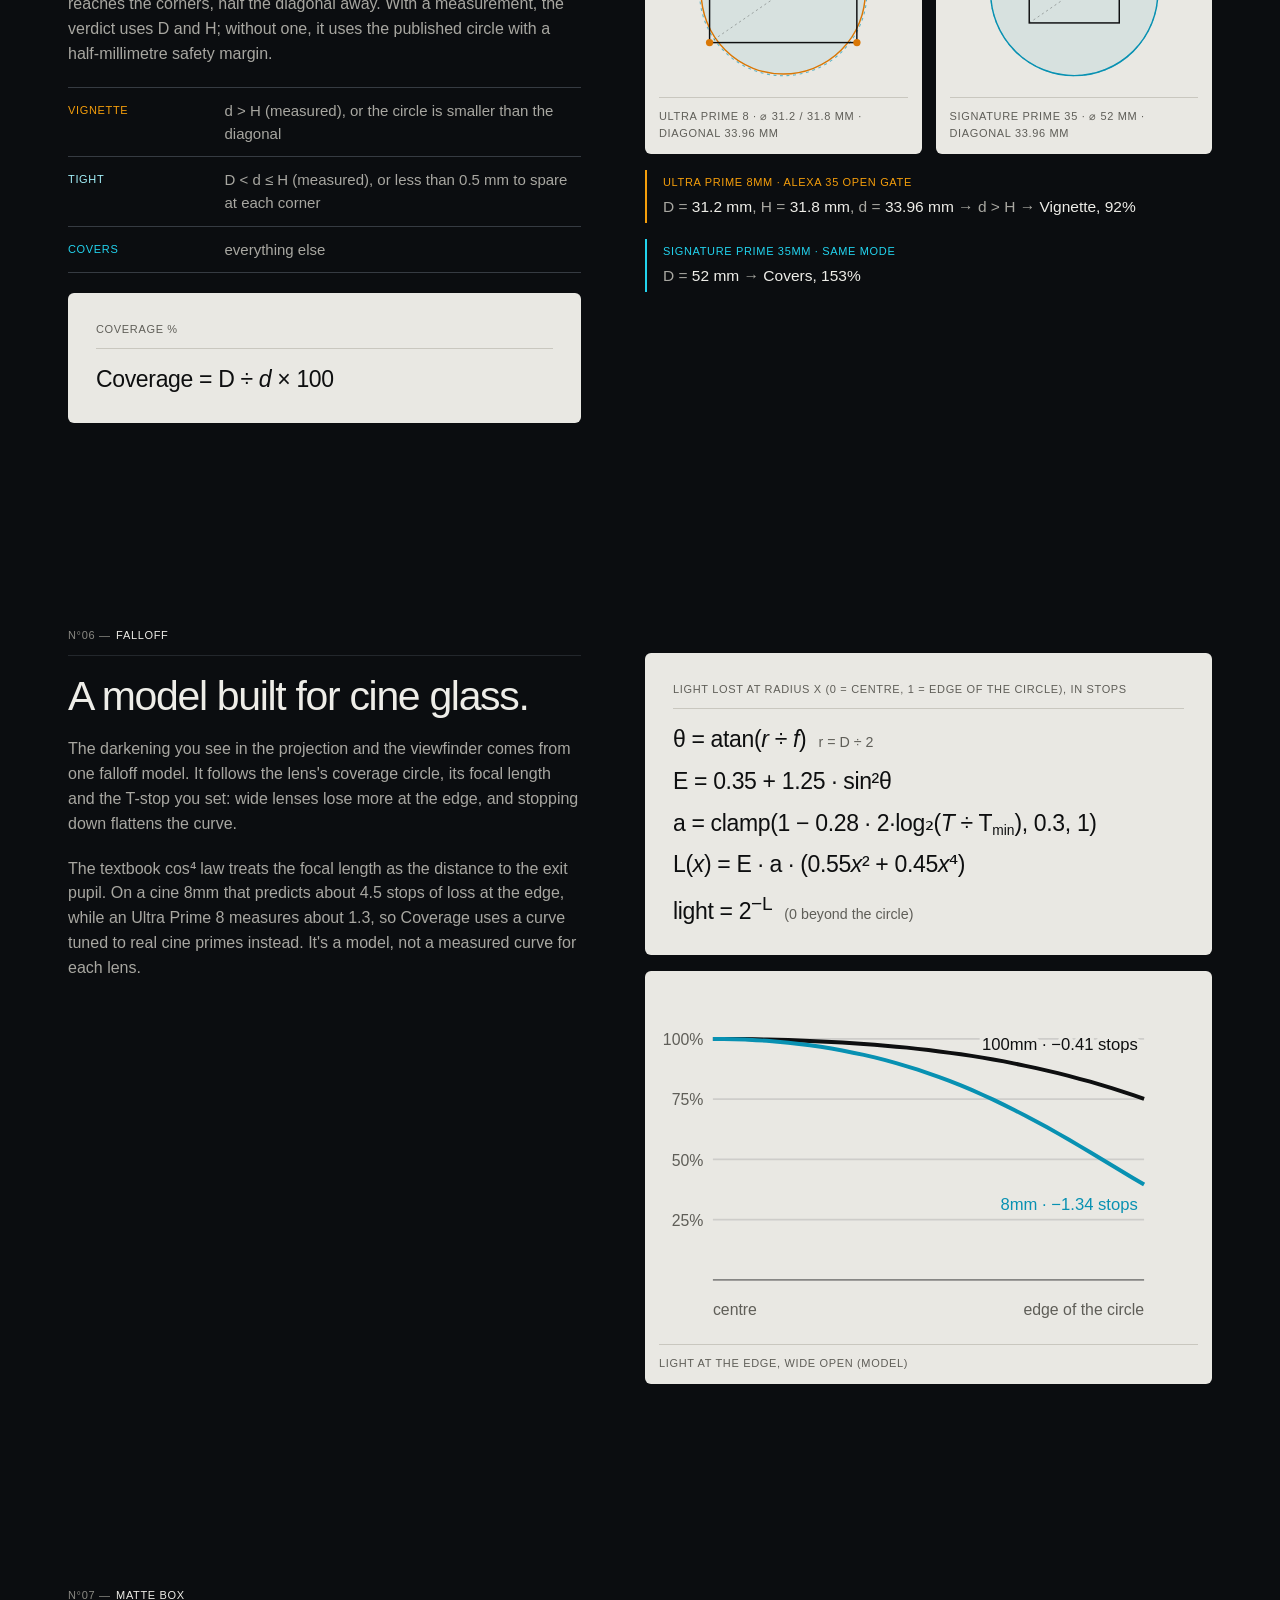
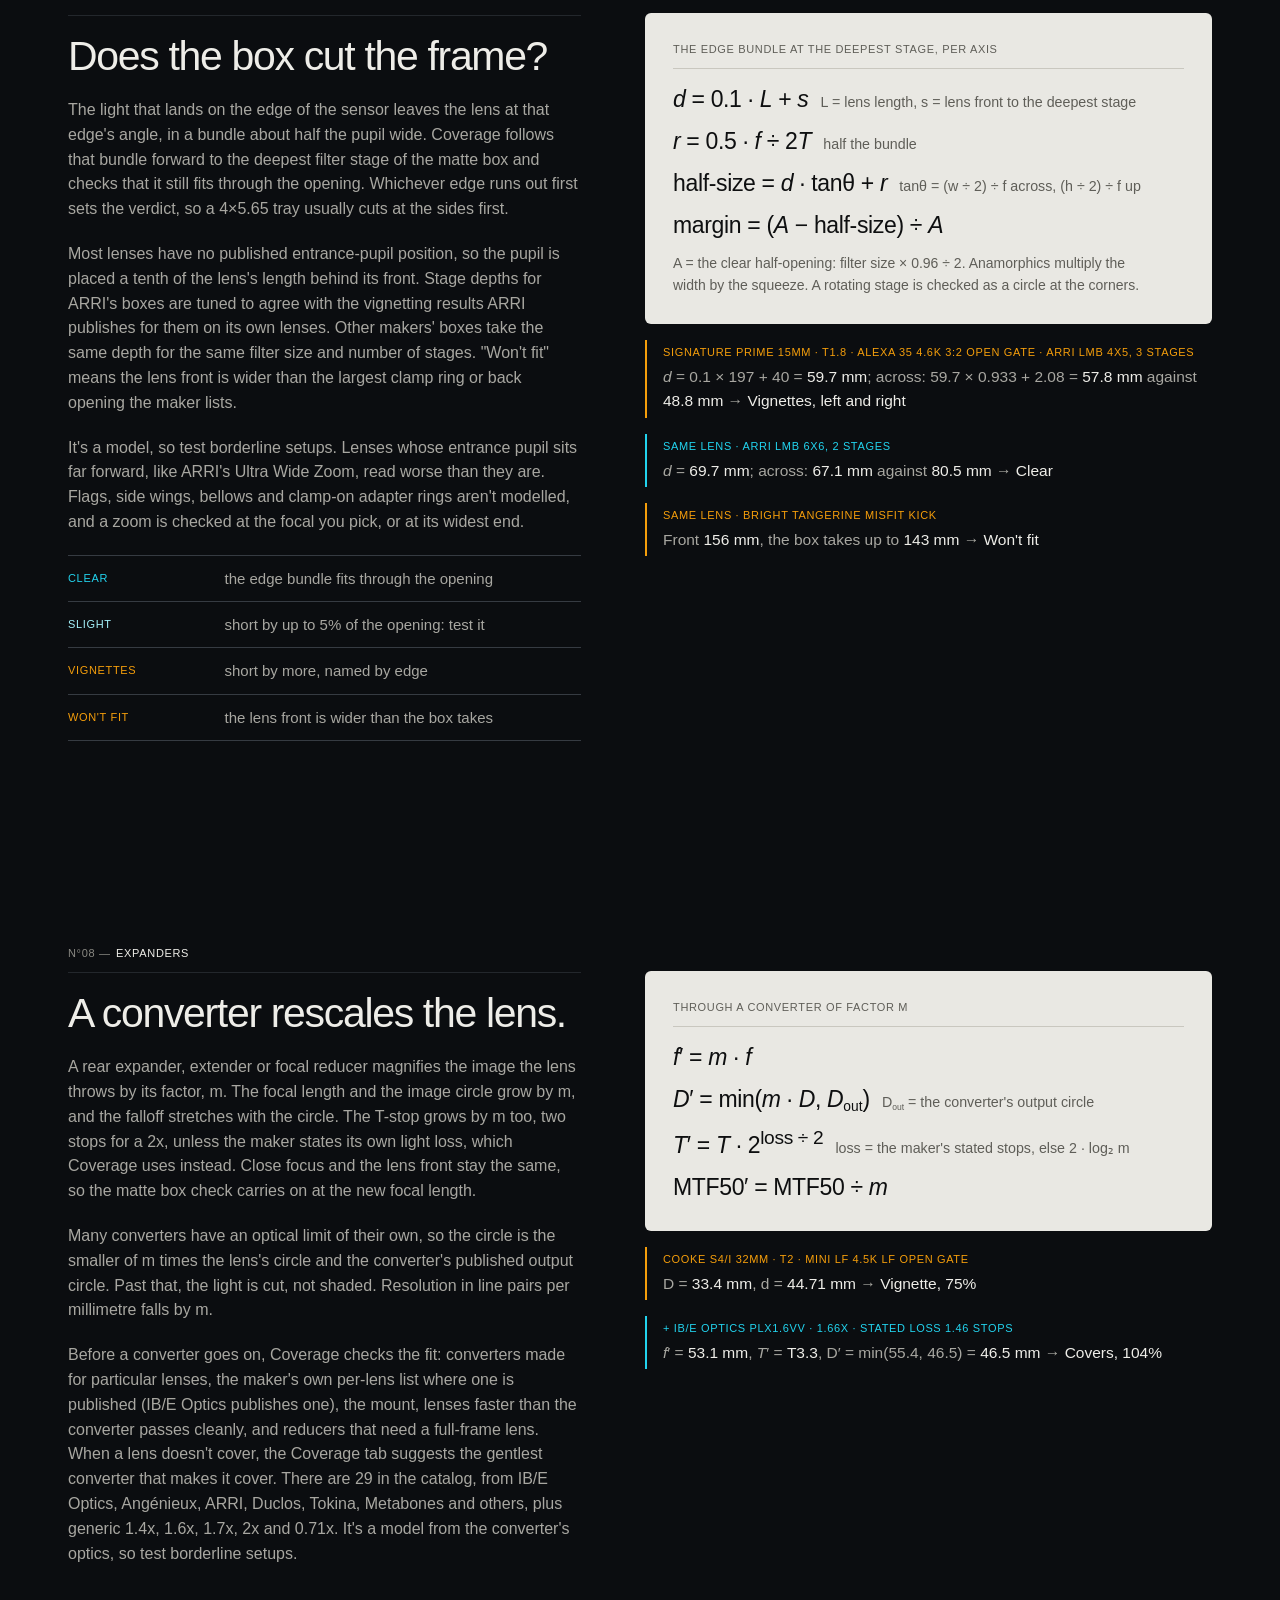
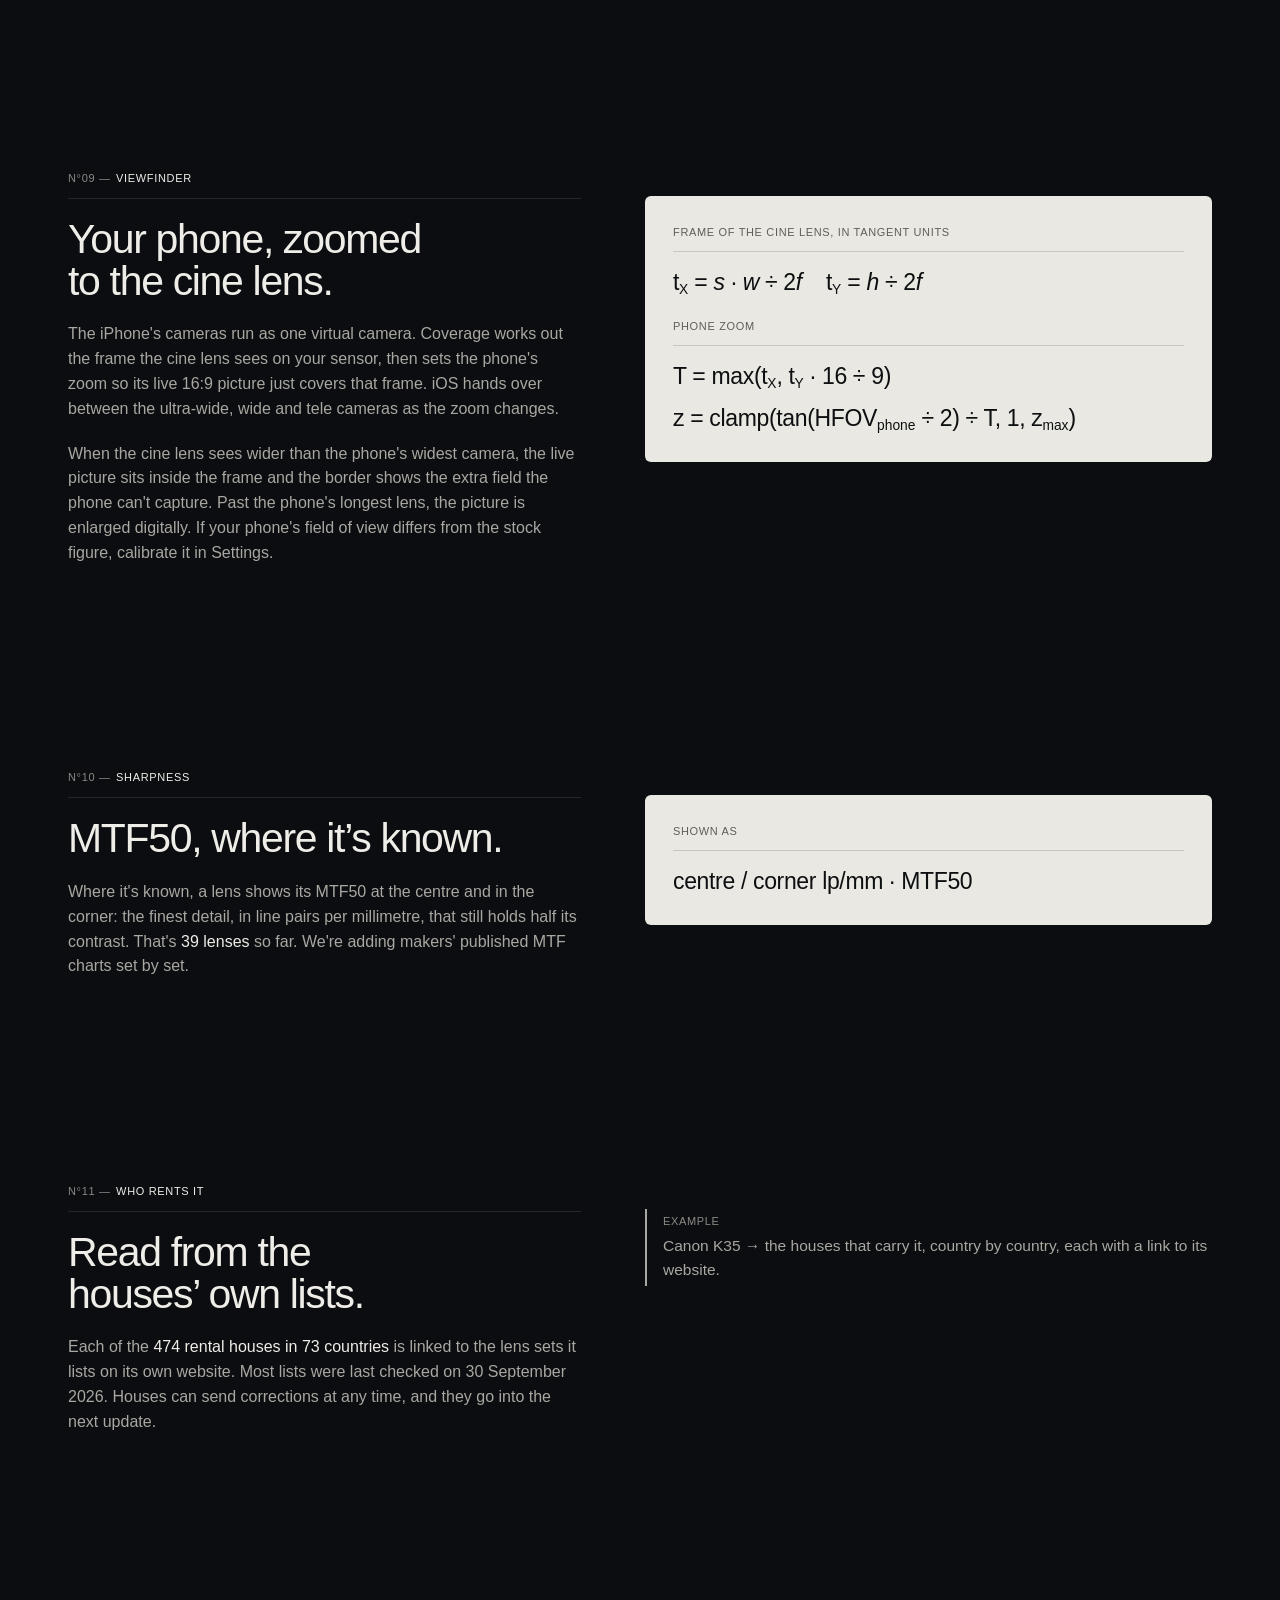
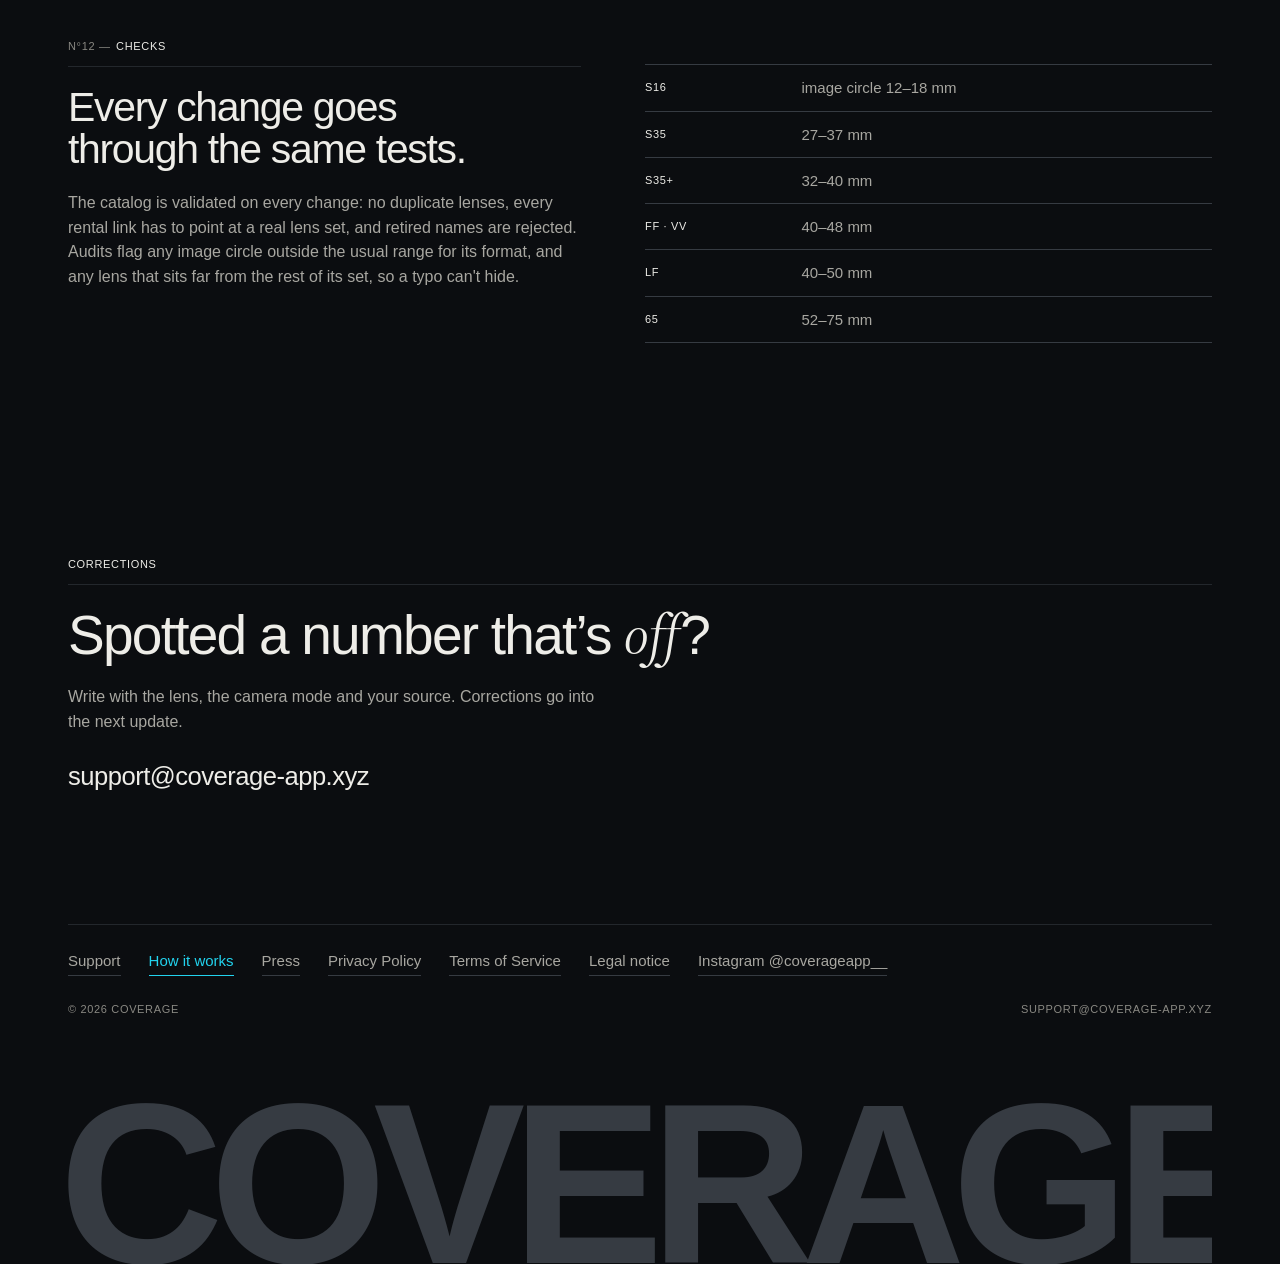
==== commit 4c1942b0: "How it works: matte box and expander sections; the check covers eleven boxes from ARRI, Bright Tange" ====
--- a/how-it-works/index.html
+++ b/how-it-works/index.html
@@ -196,9 +196,9 @@
   <section class="hero" aria-labelledby="title">
     <span class="eyebrow">How it works</span>
     <h1 id="title">How Coverage <span class="ac">knows.</span></h1>
-    <p class="lede">Every verdict in the app comes from numbers you can check. This is where they come from, and the maths that turns them into a frame, a falloff and a field of view.</p>
+    <p class="lede">Every verdict in the app comes from numbers you can check. This is where they come from, and the maths that turns them into a frame, a falloff, a field of view and a matte box check.</p>
     <nav class="toc" aria-label="On this page">
-      <a href="#sensors">Sensors</a><a href="#fov">Field of view</a><a href="#circle">Image circle</a><a href="#coverage">Measured coverage</a><a href="#verdict">The verdict</a><a href="#falloff">Falloff</a><a href="#viewfinder">Viewfinder</a><a href="#sharpness">Sharpness</a><a href="#rentals">Rentals</a><a href="#checks">Checks</a>
+      <a href="#sensors">Sensors</a><a href="#fov">Field of view</a><a href="#circle">Image circle</a><a href="#coverage">Measured coverage</a><a href="#verdict">The verdict</a><a href="#falloff">Falloff</a><a href="#mattebox">Matte box</a><a href="#expanders">Expanders</a><a href="#viewfinder">Viewfinder</a><a href="#sharpness">Sharpness</a><a href="#rentals">Rentals</a><a href="#checks">Checks</a>
     </nav>
     <div class="nums" aria-label="Catalog">
       <div><b>2,424</b><span>Lenses · 435 sets</span></div>
@@ -323,9 +323,57 @@
     </div>
   </section>
 
+  <section class="sec" id="mattebox">
+    <div class="copy">
+      <span class="eyebrow" data-n="07">Matte box</span>
+      <h2>Does the box cut the frame?</h2>
+      <p>The light that lands on the edge of the sensor leaves the lens at that edge's angle, in a bundle about half the pupil wide. Coverage follows that bundle forward to the deepest filter stage of the matte box and checks that it still fits through the opening. Whichever edge runs out first sets the verdict, so a 4×5.65 tray usually cuts at the sides first.</p>
+      <p>Most lenses have no published entrance-pupil position, so the pupil is placed a tenth of the lens's length behind its front. Stage depths for ARRI's boxes are tuned to agree with the vignetting results ARRI publishes for them on its own lenses. Other makers' boxes take the same depth for the same filter size and number of stages. "Won't fit" means the lens front is wider than the largest clamp ring or back opening the maker lists.</p>
+      <p>It's a model, so test borderline setups. Lenses whose entrance pupil sits far forward, like ARRI's Ultra Wide Zoom, read worse than they are. Flags, side wings, bellows and clamp-on adapter rings aren't modelled, and a zoom is checked at the focal you pick, or at its widest end.</p>
+      <div class="rules" aria-label="Matte box verdicts">
+        <div><span class="v ok">Clear</span><span>the edge bundle fits through the opening</span></div>
+        <div><span class="v tight">Slight</span><span>short by up to 5% of the opening: test it</span></div>
+        <div><span class="v bad">Vignettes</span><span>short by more, named by edge</span></div>
+        <div><span class="v bad">Won't fit</span><span>the lens front is wider than the box takes</span></div>
+      </div>
+    </div>
+    <div class="side">
+      <div class="formula"><span class="lbl">The edge bundle at the deepest stage, per axis</span>
+        <span class="eq"><i>d</i> = 0.1 · <i>L</i> + <i>s</i> &nbsp;<small class="note">L = lens length, s = lens front to the deepest stage</small></span>
+        <span class="eq"><i>r</i> = 0.5 · <i>f</i> ÷ 2<i>T</i> &nbsp;<small class="note">half the bundle</small></span>
+        <span class="eq">half-size = <i>d</i> · tanθ + <i>r</i> &nbsp;<small class="note">tanθ = (w ÷ 2) ÷ f across, (h ÷ 2) ÷ f up</small></span>
+        <span class="eq">margin = (<i>A</i> − half-size) ÷ <i>A</i></span>
+        <p class="where">A = the clear half-opening: filter size × 0.96 ÷ 2. Anamorphics multiply the width by the squeeze. A rotating stage is checked as a circle at the corners.</p>
+      </div>
+      <div class="ex warn"><span class="t">Signature Prime 15mm · T1.8 · Alexa 35 4.6K 3:2 Open Gate · ARRI LMB 4x5, 3 stages</span><i>d</i> = 0.1 × 197 + 40 = <b>59.7 mm</b>; across: 59.7 × 0.933 + 2.08 = <b>57.8 mm</b> against <b>48.8 mm</b> → <b>Vignettes, left and right</b></div>
+      <div class="ex ok"><span class="t">Same lens · ARRI LMB 6x6, 2 stages</span><i>d</i> = <b>69.7 mm</b>; across: <b>67.1 mm</b> against <b>80.5 mm</b> → <b>Clear</b></div>
+      <div class="ex warn"><span class="t">Same lens · Bright Tangerine Misfit Kick</span>Front <b>156 mm</b>, the box takes up to <b>143 mm</b> → <b>Won't fit</b></div>
+    </div>
+  </section>
+
+  <section class="sec" id="expanders">
+    <div class="copy">
+      <span class="eyebrow" data-n="08">Expanders</span>
+      <h2>A converter rescales the lens.</h2>
+      <p>A rear expander, extender or focal reducer magnifies the image the lens throws by its factor, m. The focal length and the image circle grow by m, and the falloff stretches with the circle. The T-stop grows by m too, two stops for a 2x, unless the maker states its own light loss, which Coverage uses instead. Close focus and the lens front stay the same, so the matte box check carries on at the new focal length.</p>
+      <p>Many converters have an optical limit of their own, so the circle is the smaller of m times the lens's circle and the converter's published output circle. Past that, the light is cut, not shaded. Resolution in line pairs per millimetre falls by m.</p>
+      <p>Before a converter goes on, Coverage checks the fit: converters made for particular lenses, the maker's own per-lens list where one is published (IB/E Optics publishes one), the mount, lenses faster than the converter passes cleanly, and reducers that need a full-frame lens. When a lens doesn't cover, the Coverage tab suggests the gentlest converter that makes it cover. There are 29 in the catalog, from IB/E Optics, Angénieux, ARRI, Duclos, Tokina, Metabones and others, plus generic 1.4x, 1.6x, 1.7x, 2x and 0.71x. It's a model from the converter's optics, so test borderline setups.</p>
+    </div>
+    <div class="side">
+      <div class="formula"><span class="lbl">Through a converter of factor m</span>
+        <span class="eq"><i>f</i>′ = <i>m</i> · <i>f</i></span>
+        <span class="eq"><i>D</i>′ = min(<i>m</i> · <i>D</i>, <i>D</i><small>out</small>) &nbsp;<small class="note">D<small>out</small> = the converter's output circle</small></span>
+        <span class="eq"><i>T</i>′ = <i>T</i> · 2<sup>loss ÷ 2</sup> &nbsp;<small class="note">loss = the maker's stated stops, else 2 · log₂ m</small></span>
+        <span class="eq">MTF50′ = MTF50 ÷ <i>m</i></span>
+      </div>
+      <div class="ex warn"><span class="t">Cooke S4/i 32mm · T2 · Mini LF 4.5K LF Open Gate</span>D = <b>33.4 mm</b>, d = <b>44.71 mm</b> → <b>Vignette, 75%</b></div>
+      <div class="ex ok"><span class="t">+ IB/E Optics PLx1.6VV · 1.66x · stated loss 1.46 stops</span><i>f</i>′ = <b>53.1 mm</b>, <i>T</i>′ = <b>T3.3</b>, D′ = min(55.4, 46.5) = <b>46.5 mm</b> → <b>Covers, 104%</b></div>
+    </div>
+  </section>
+
   <section class="sec" id="viewfinder">
     <div class="copy">
-      <span class="eyebrow" data-n="07">Viewfinder</span>
+      <span class="eyebrow" data-n="09">Viewfinder</span>
       <h2>Your phone, zoomed to the cine lens.</h2>
       <p>The iPhone's cameras run as one virtual camera. Coverage works out the frame the cine lens sees on your sensor, then sets the phone's zoom so its live 16:9 picture just covers that frame. iOS hands over between the ultra-wide, wide and tele cameras as the zoom changes.</p>
       <p>When the cine lens sees wider than the phone's widest camera, the live picture sits inside the frame and the border shows the extra field the phone can't capture. Past the phone's longest lens, the picture is enlarged digitally. If your phone's field of view differs from the stock figure, calibrate it in Settings.</p>
@@ -342,7 +390,7 @@
 
   <section class="sec" id="sharpness">
     <div class="copy">
-      <span class="eyebrow" data-n="08">Sharpness</span>
+      <span class="eyebrow" data-n="10">Sharpness</span>
       <h2>MTF50, where it’s known.</h2>
       <p>Where it's known, a lens shows its MTF50 at the centre and in the corner: the finest detail, in line pairs per millimetre, that still holds half its contrast. That's <b>39 lenses</b> so far. We're adding makers' published MTF charts set by set.</p>
     </div>
@@ -353,7 +401,7 @@
 
   <section class="sec" id="rentals">
     <div class="copy">
-      <span class="eyebrow" data-n="09">Who rents it</span>
+      <span class="eyebrow" data-n="11">Who rents it</span>
       <h2>Read from the houses’ own lists.</h2>
       <p>Each of the <b>474 rental houses in 73 countries</b> is linked to the lens sets it lists on its own website. Most lists were last checked on 30 September 2026. Houses can send corrections at any time, and they go into the next update.</p>
     </div>
@@ -364,7 +412,7 @@
 
   <section class="sec" id="checks">
     <div class="copy">
-      <span class="eyebrow" data-n="10">Checks</span>
+      <span class="eyebrow" data-n="12">Checks</span>
       <h2>Every change goes through the same tests.</h2>
       <p>The catalog is validated on every change: no duplicate lenses, every rental link has to point at a real lens set, and retired names are rejected. Audits flag any image circle outside the usual range for its format, and any lens that sits far from the rest of its set, so a typo can't hide.</p>
     </div>
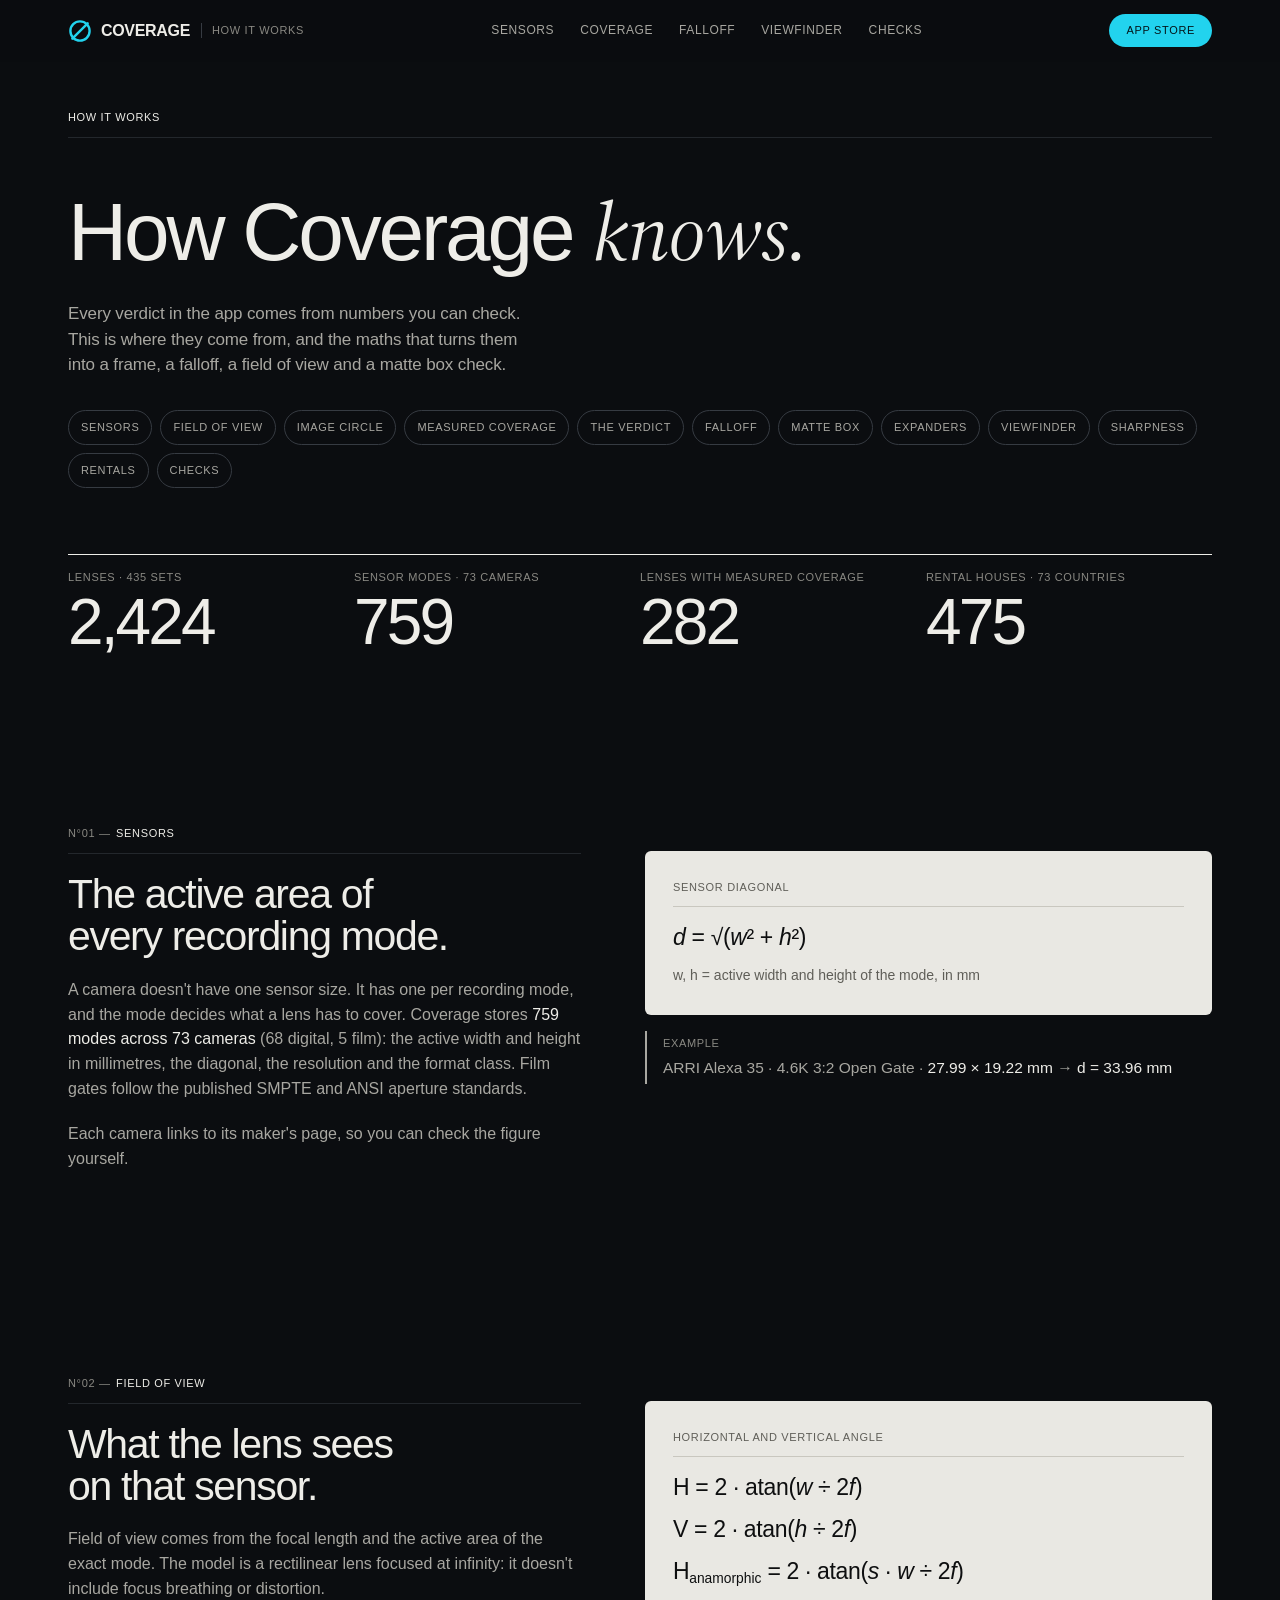
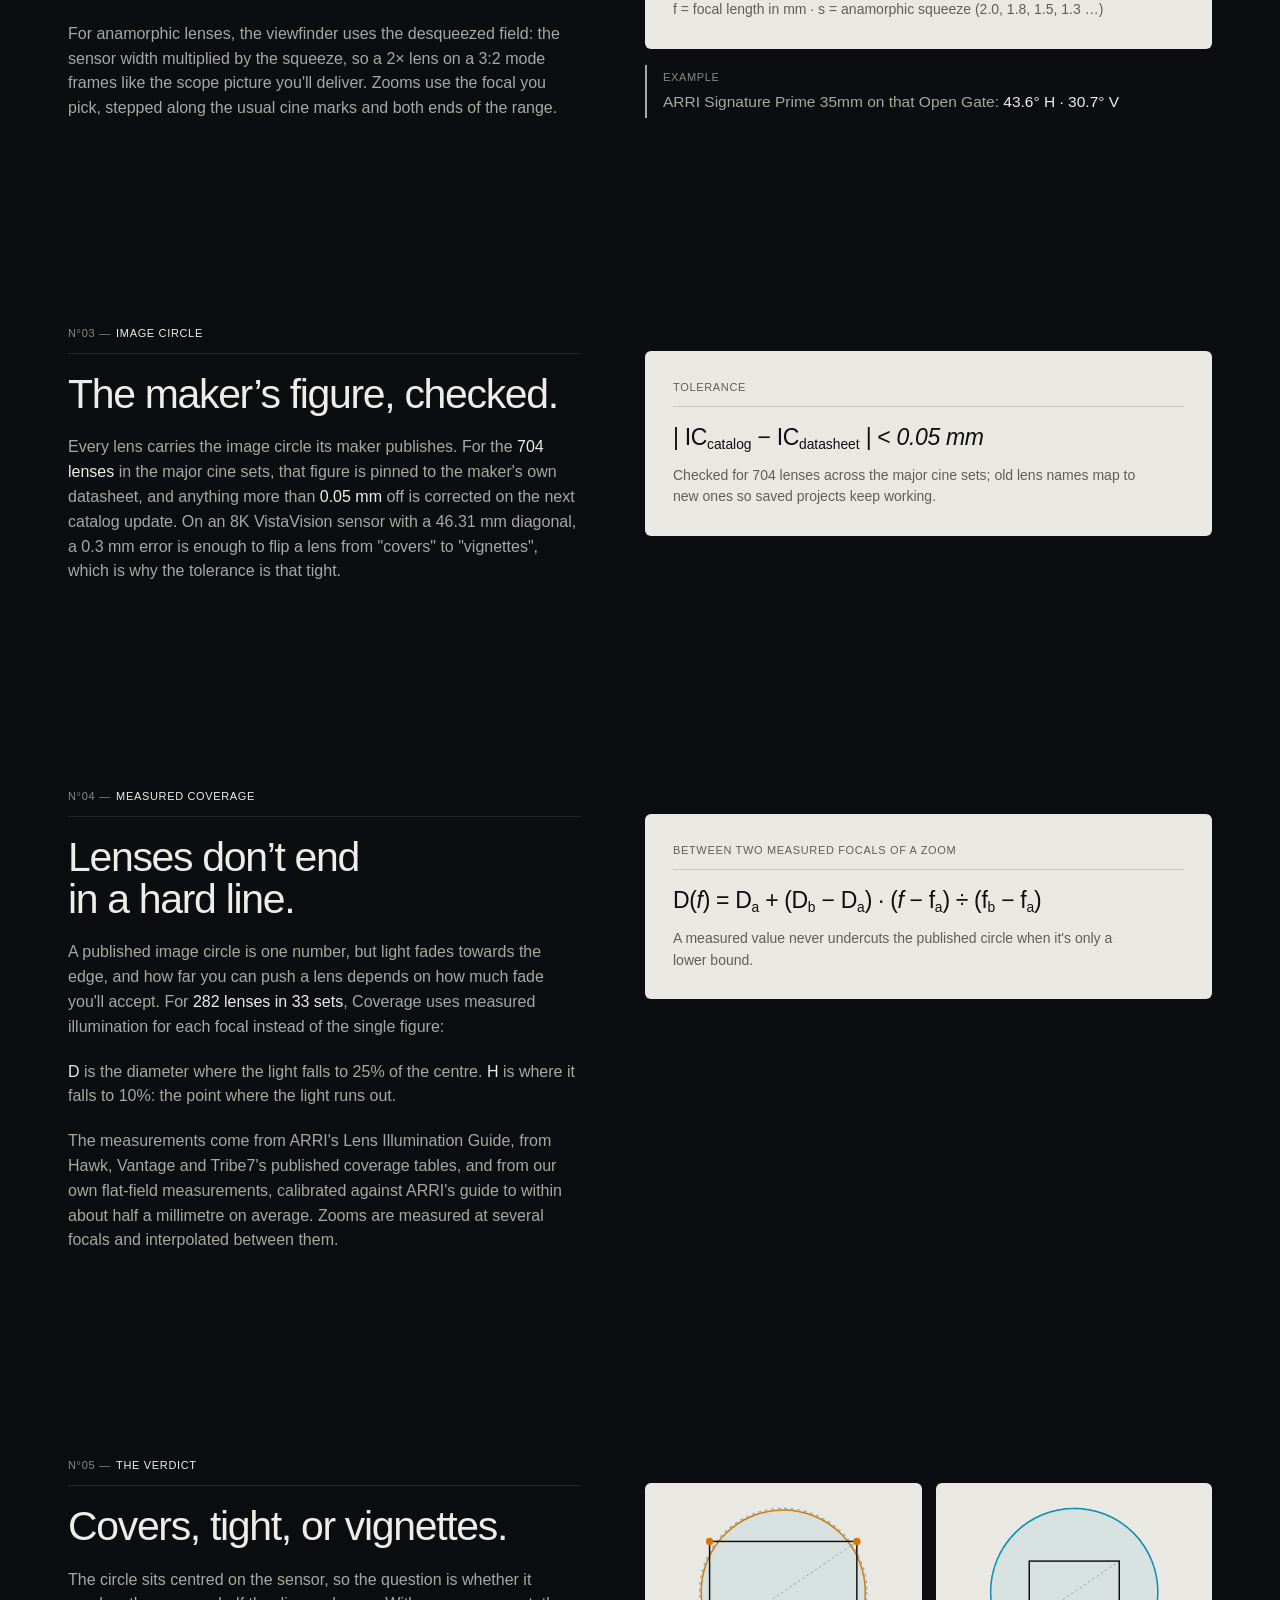
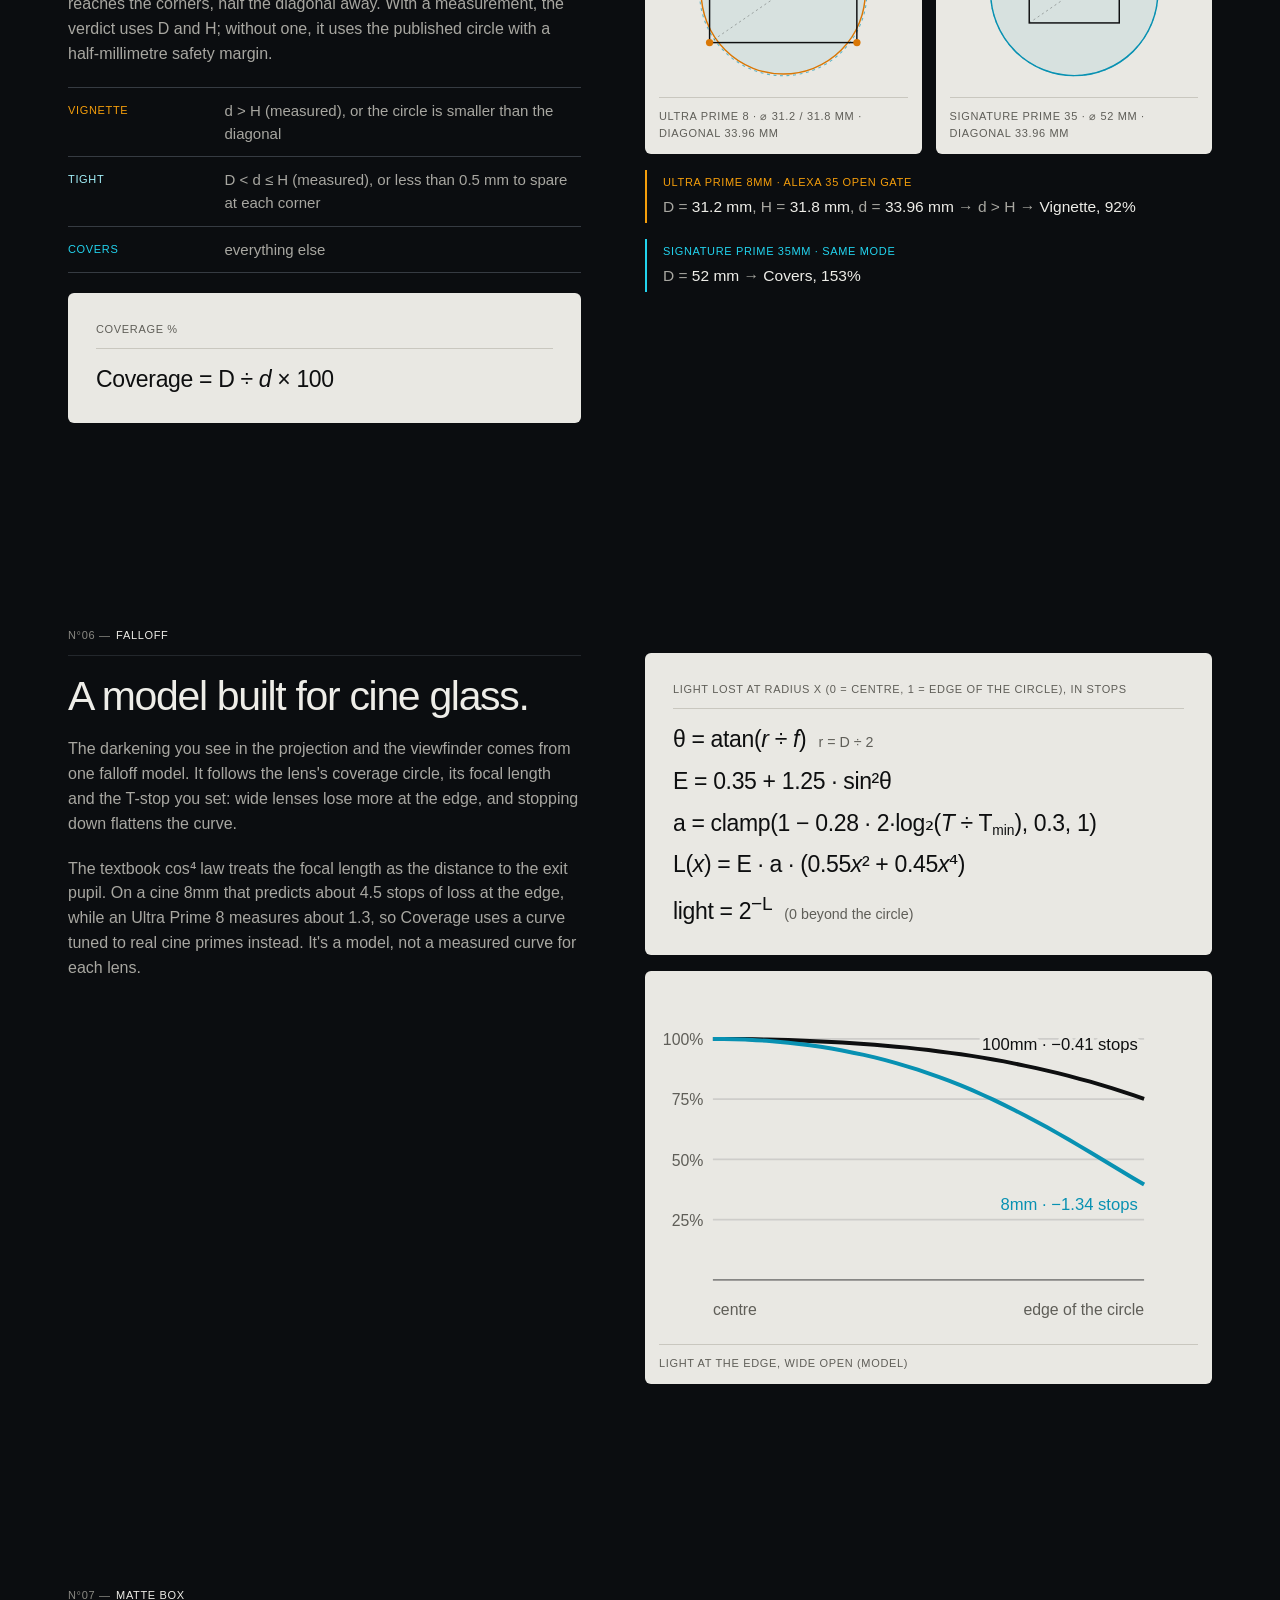
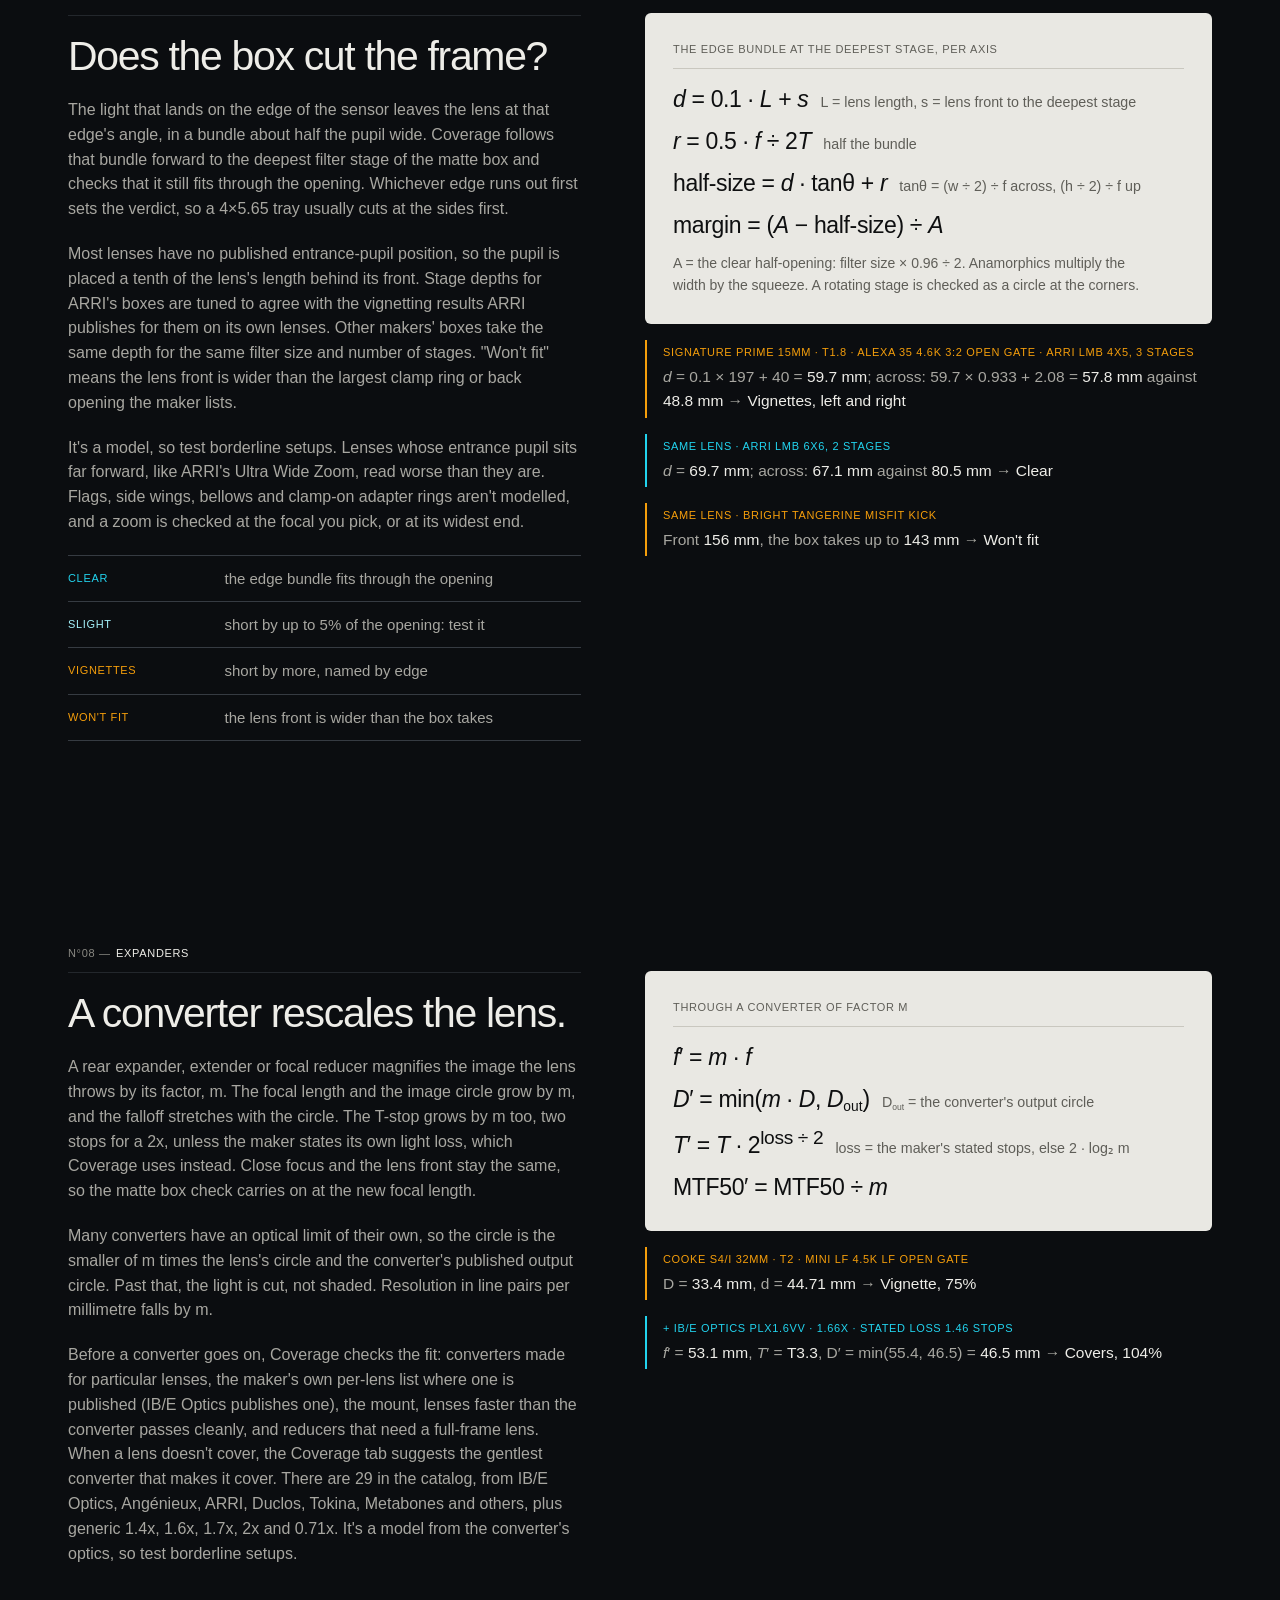
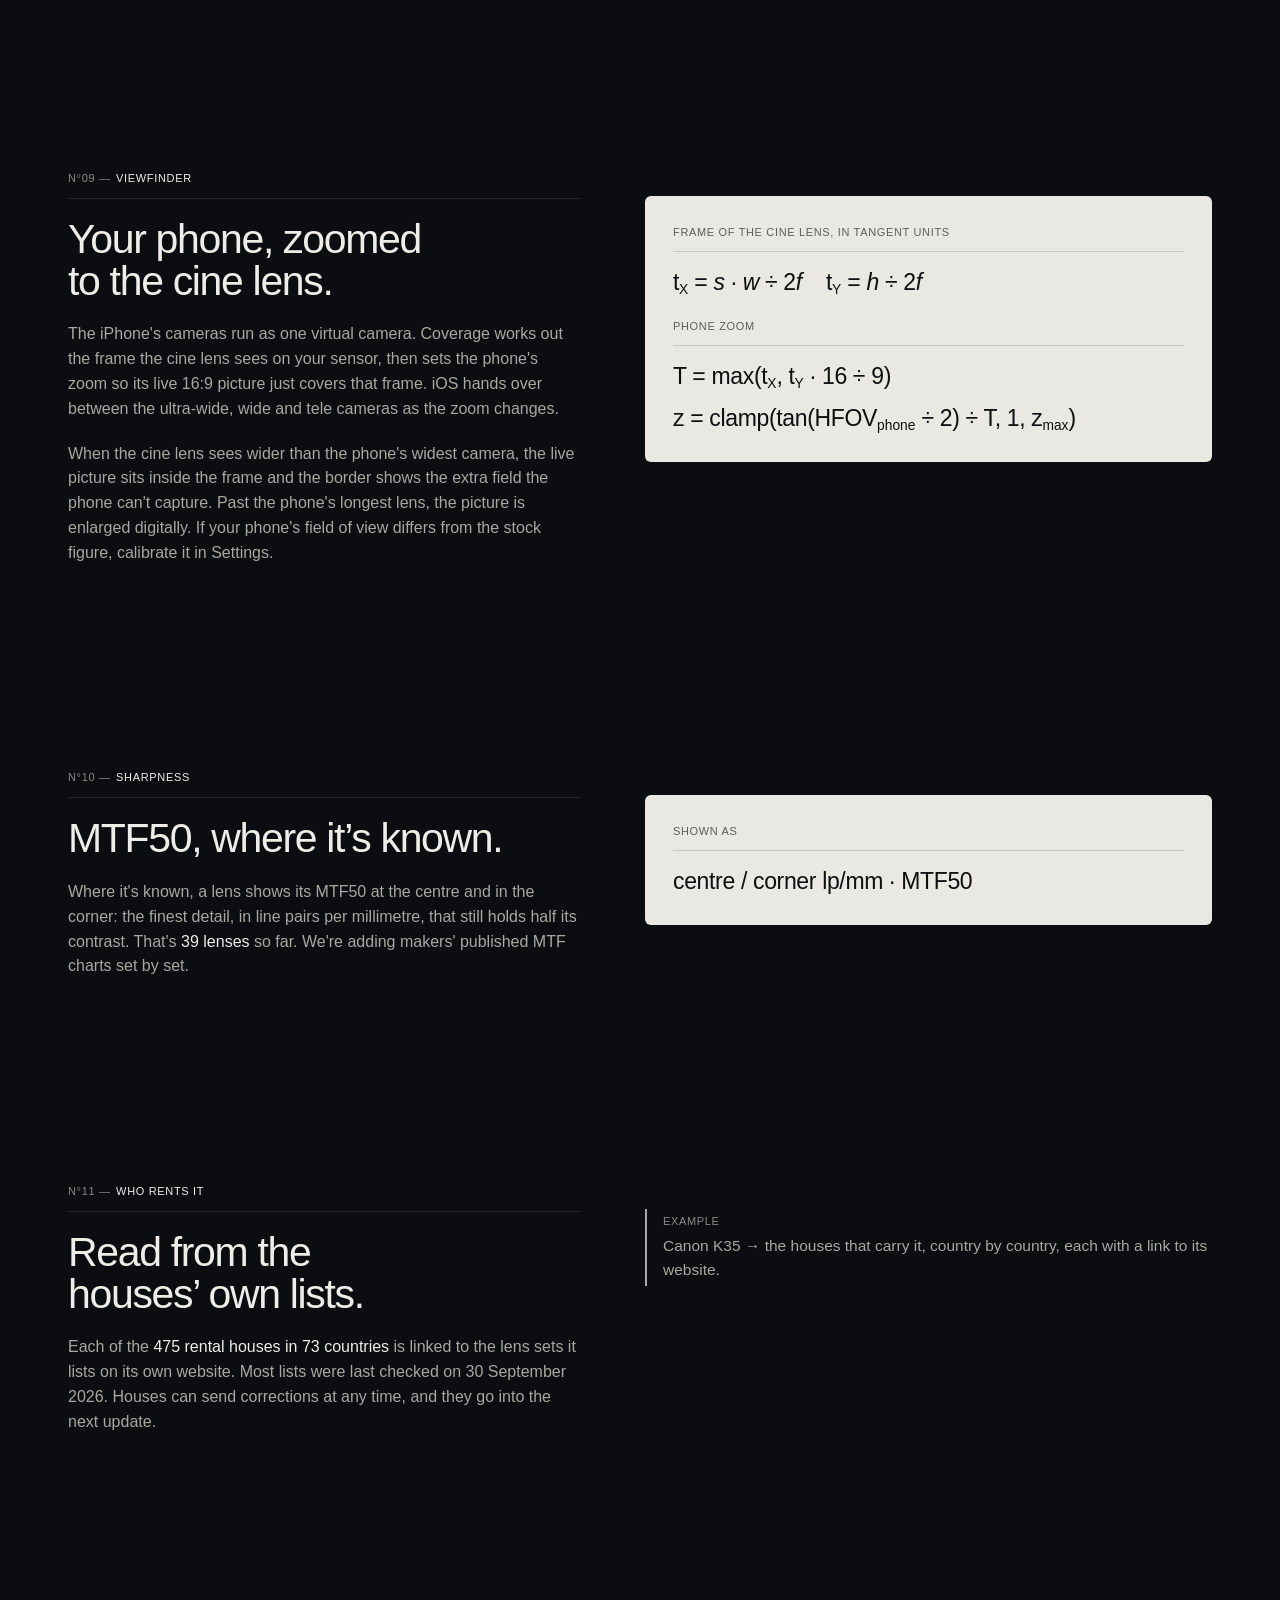
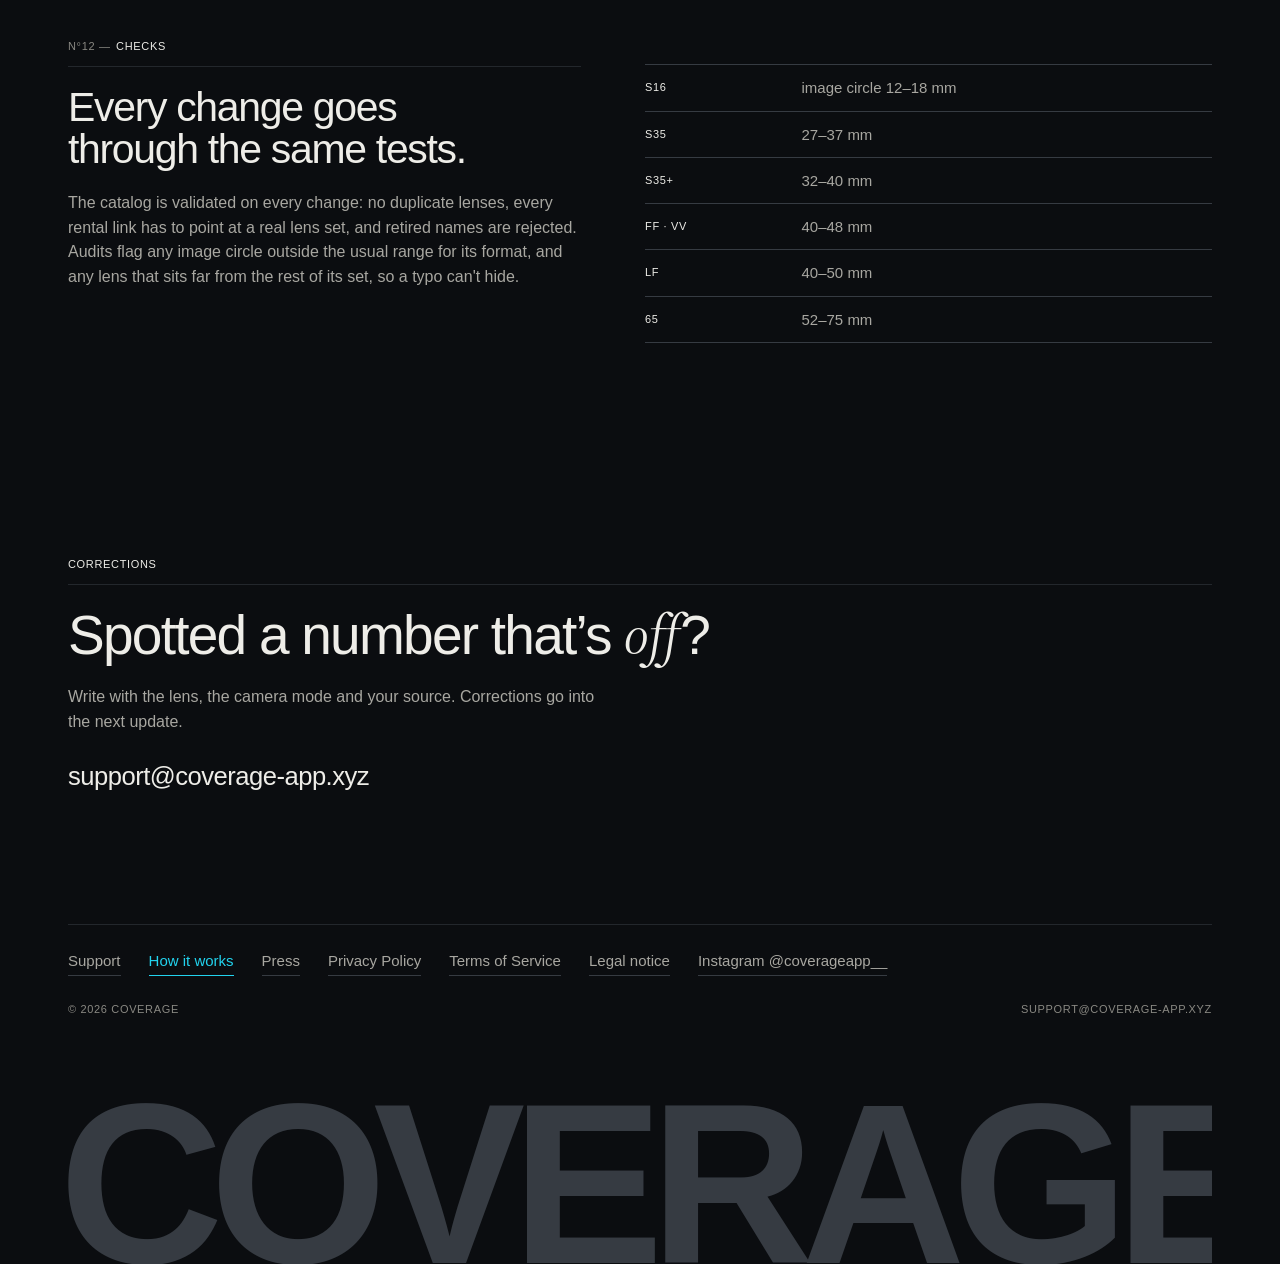
==== commit 4199697d: "475 rental houses (CRANK, Tokyo added): home, how it works, press, fact sheet and zip; press screens" ====
--- a/how-it-works/index.html
+++ b/how-it-works/index.html
@@ -204,7 +204,7 @@
       <div><b>2,424</b><span>Lenses · 435 sets</span></div>
       <div><b>759</b><span>Sensor modes · 73 cameras</span></div>
       <div><b>282</b><span>Lenses with measured coverage</span></div>
-      <div><b>474</b><span>Rental houses · 73 countries</span></div>
+      <div><b>475</b><span>Rental houses · 73 countries</span></div>
     </div>
   </section>
 
@@ -403,7 +403,7 @@
     <div class="copy">
       <span class="eyebrow" data-n="11">Who rents it</span>
       <h2>Read from the houses’ own lists.</h2>
-      <p>Each of the <b>474 rental houses in 73 countries</b> is linked to the lens sets it lists on its own website. Most lists were last checked on 30 September 2026. Houses can send corrections at any time, and they go into the next update.</p>
+      <p>Each of the <b>475 rental houses in 73 countries</b> is linked to the lens sets it lists on its own website. Most lists were last checked on 30 September 2026. Houses can send corrections at any time, and they go into the next update.</p>
     </div>
     <div class="side">
       <div class="ex"><span class="t">Example</span>Canon K35 → the houses that carry it, country by country, each with a link to its website.</div>
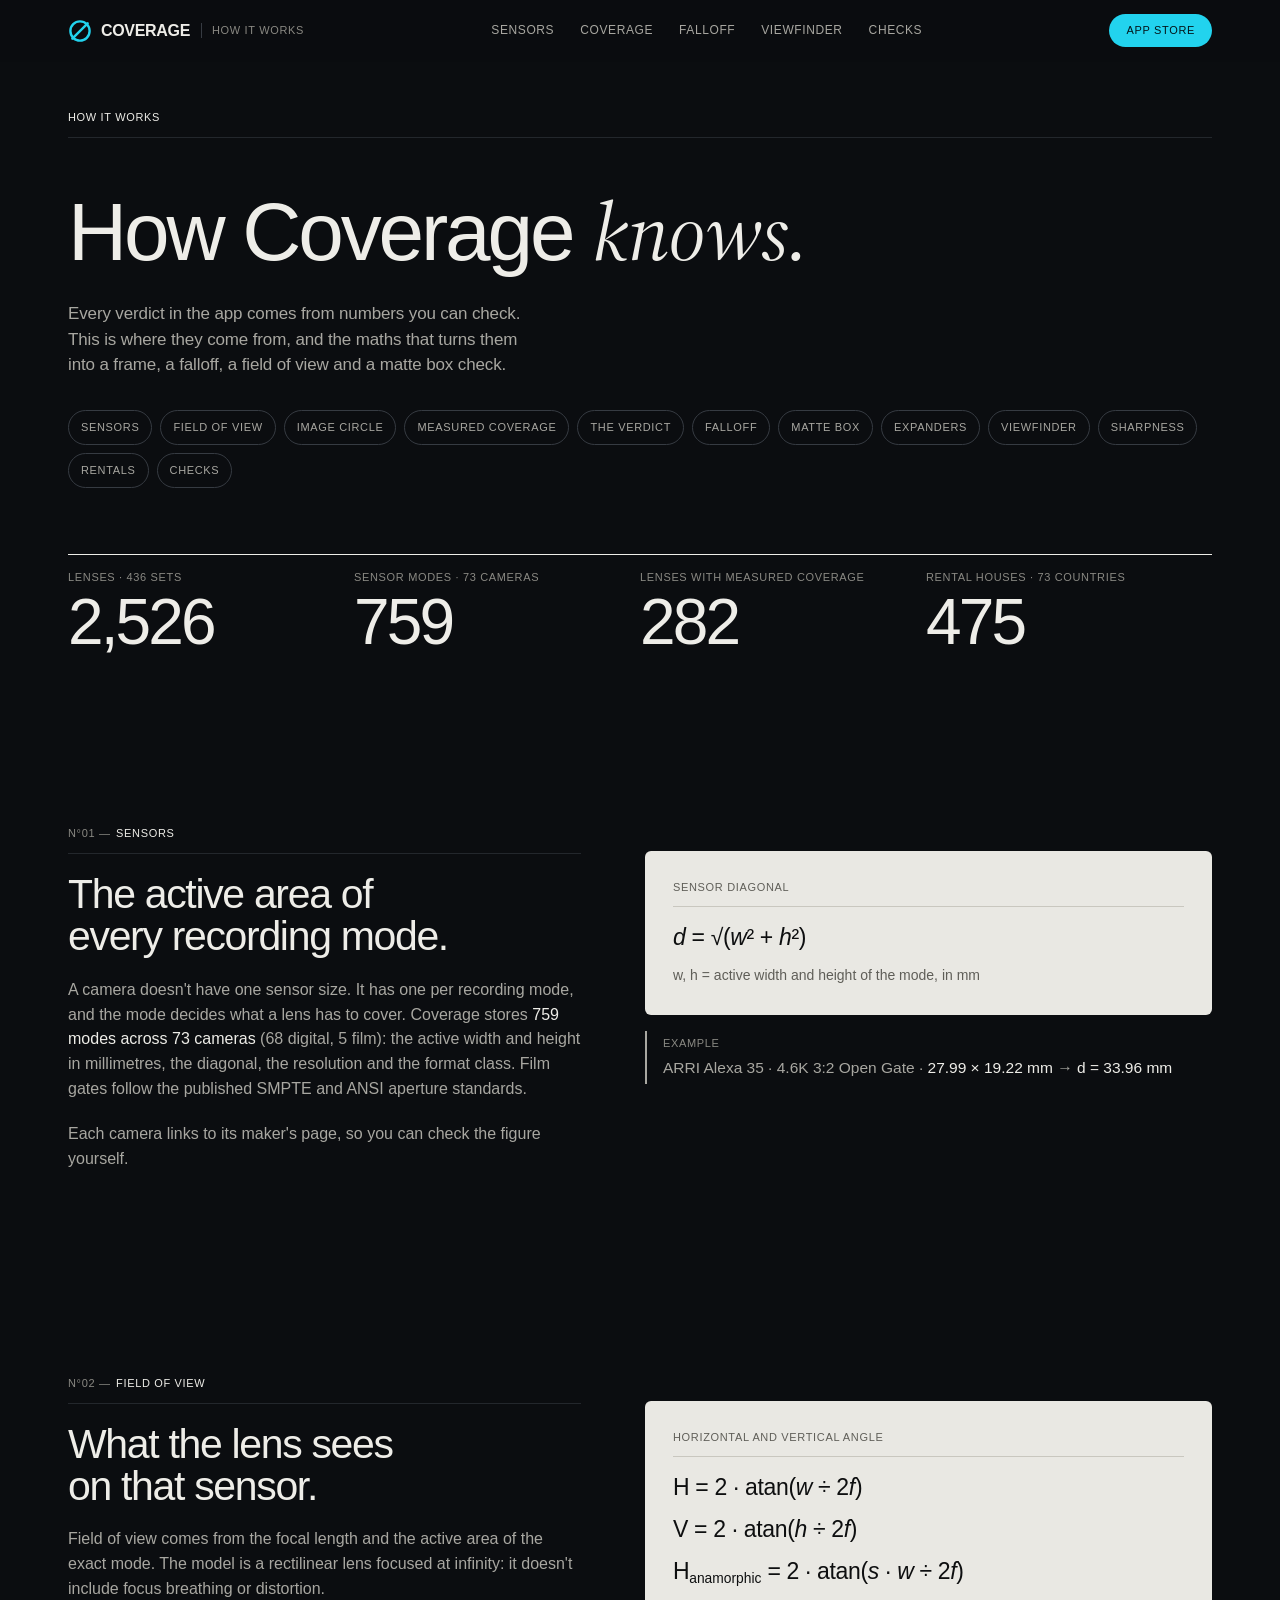
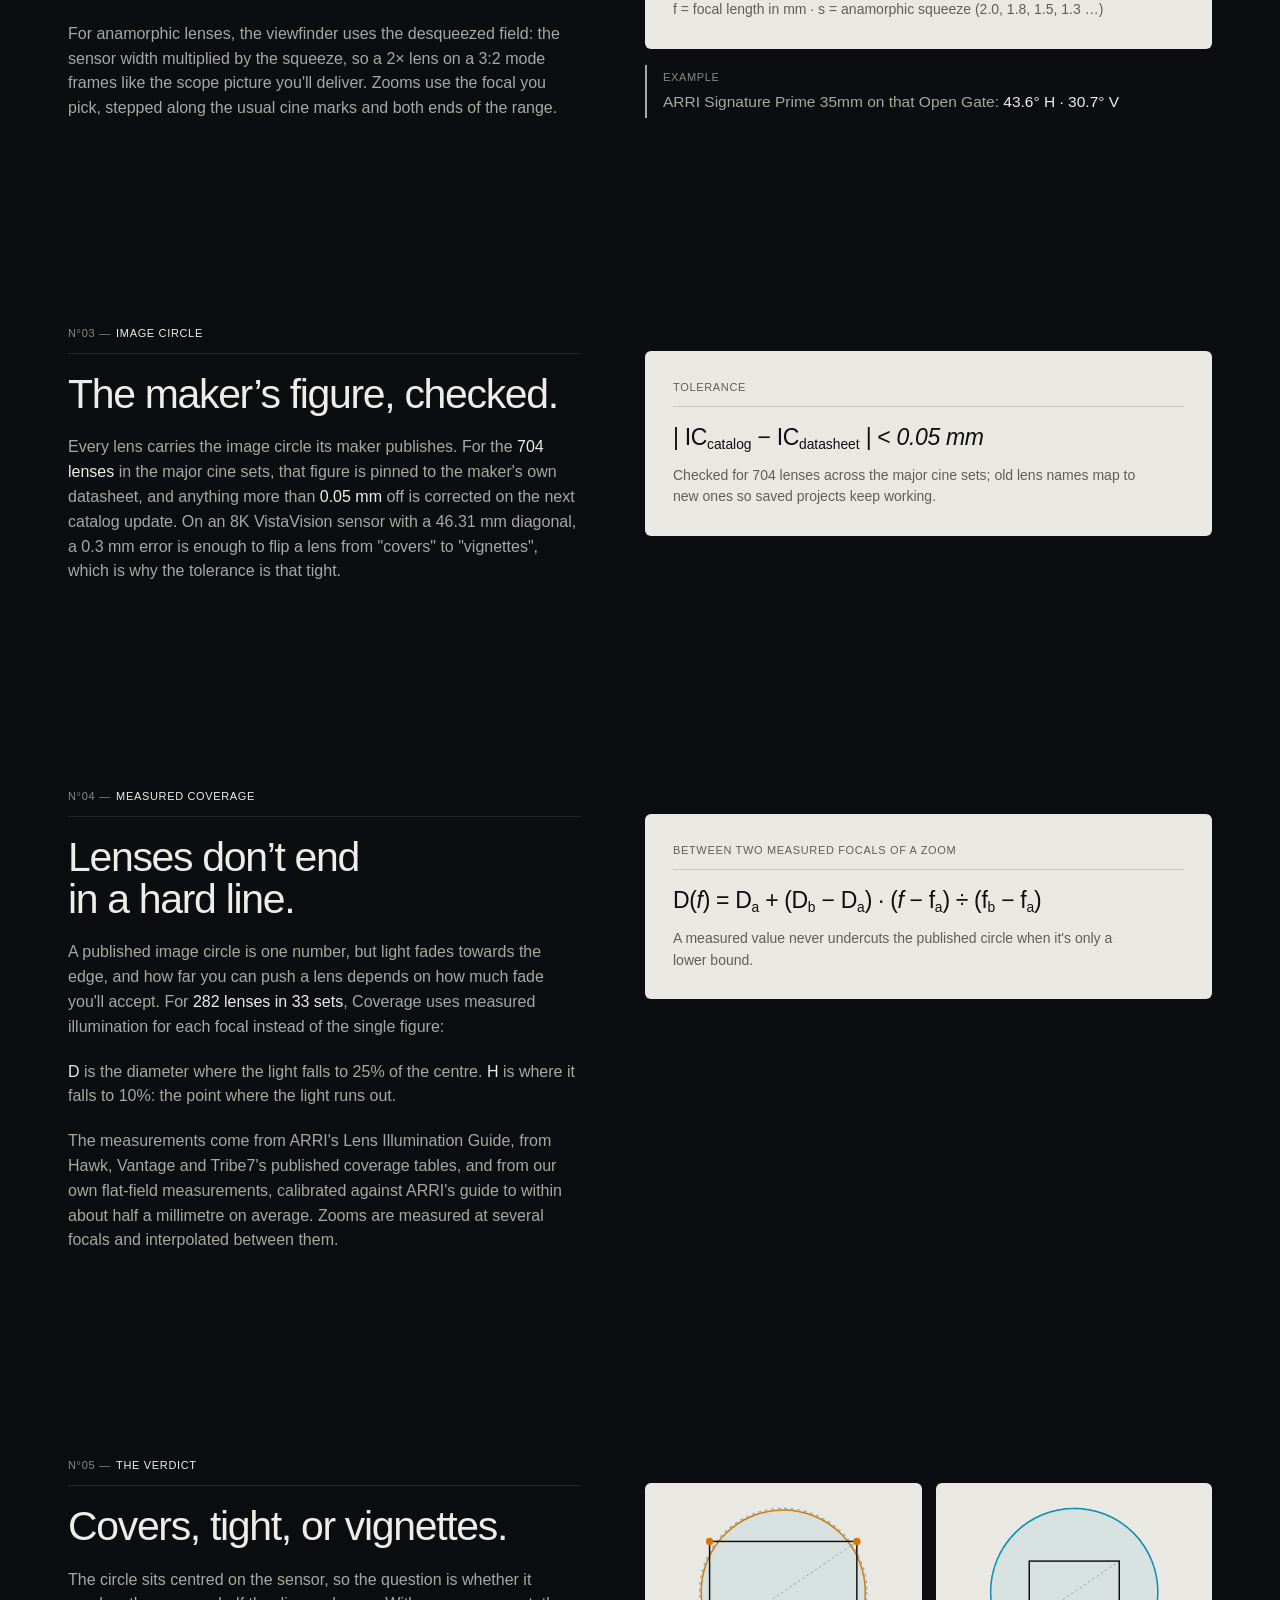
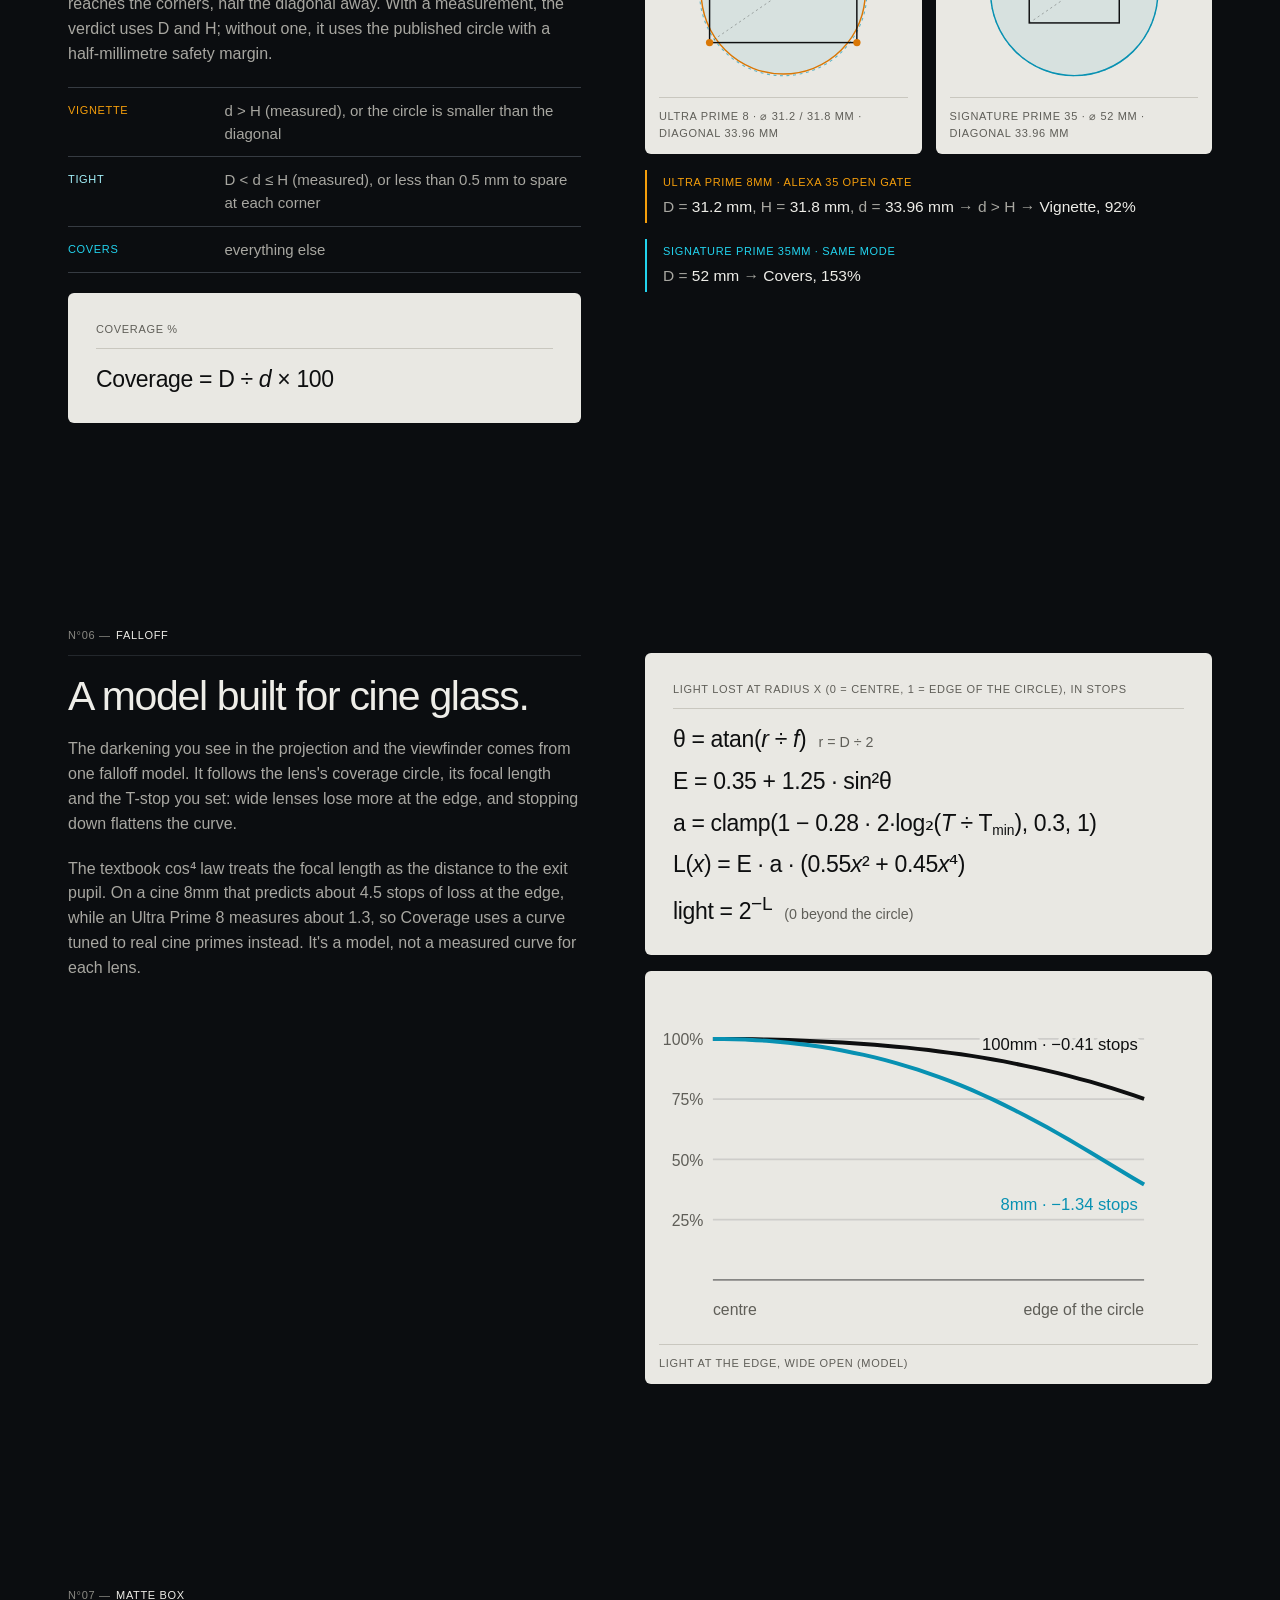
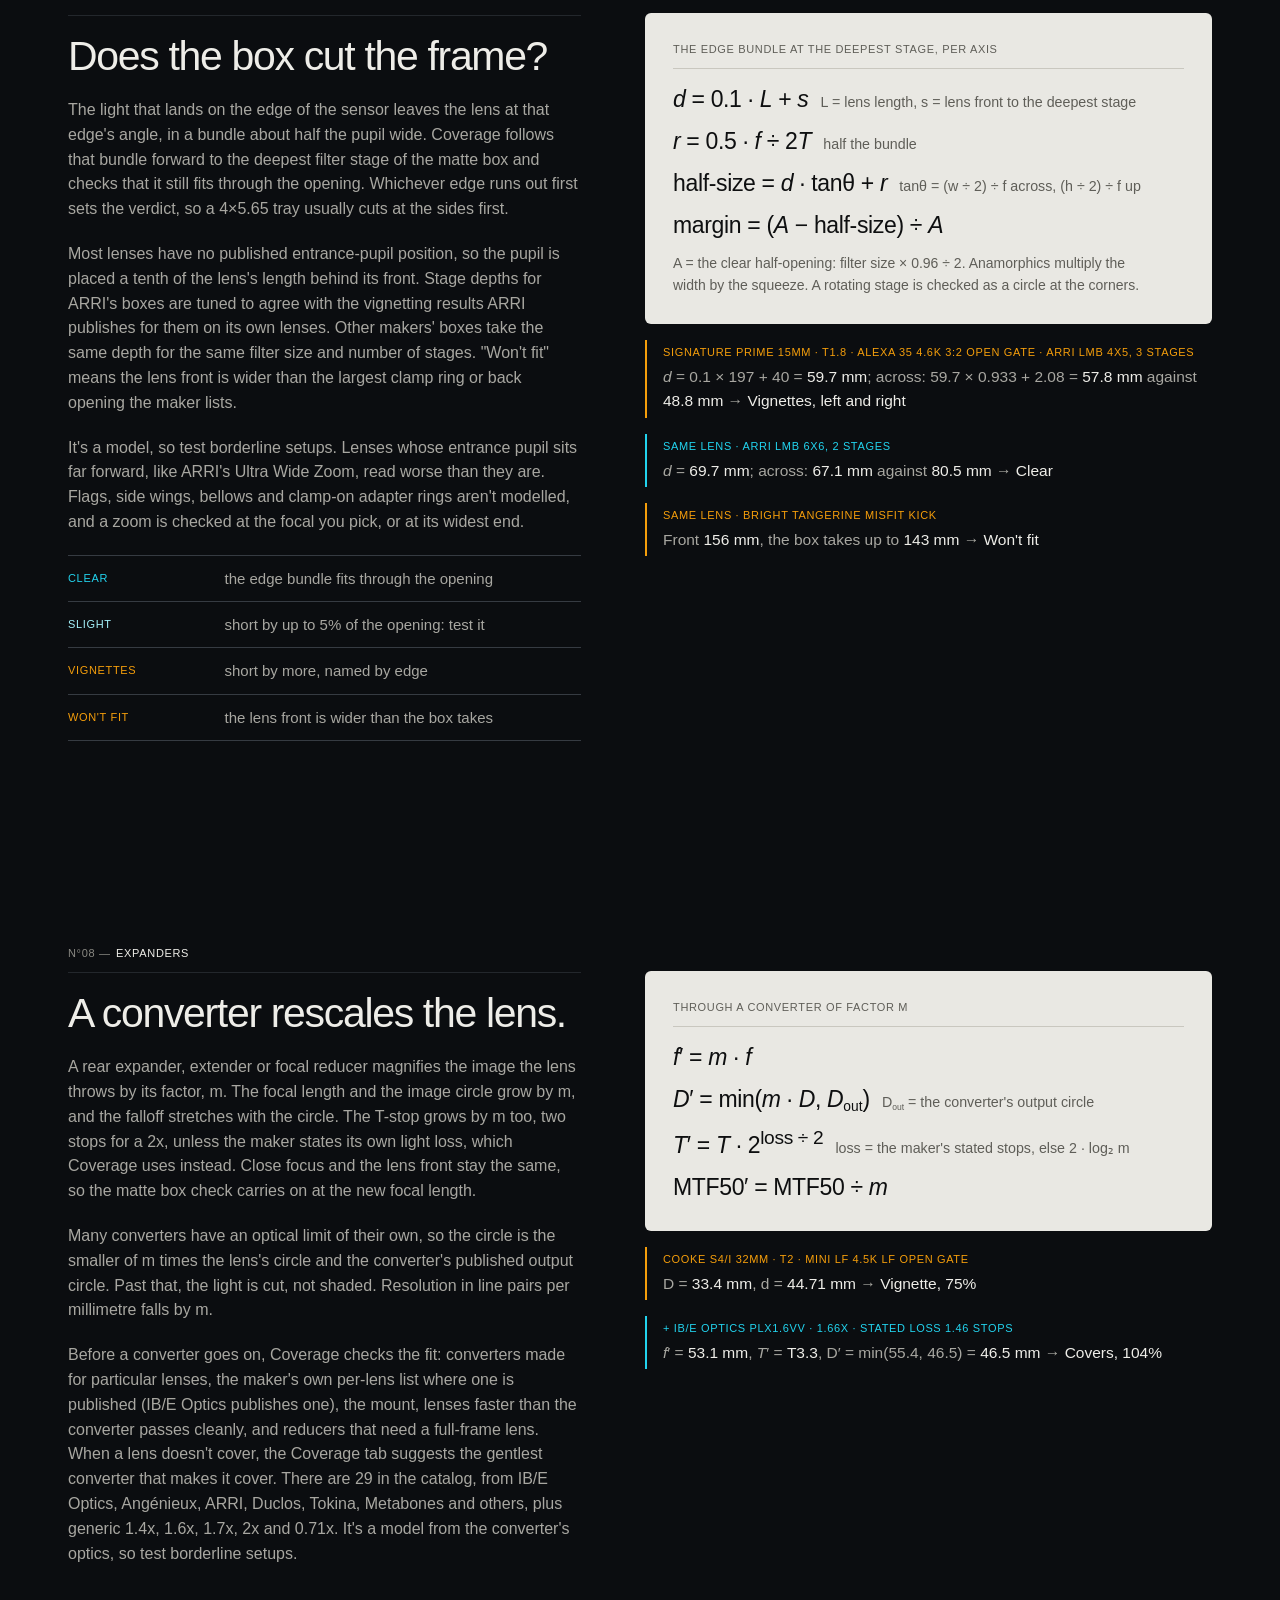
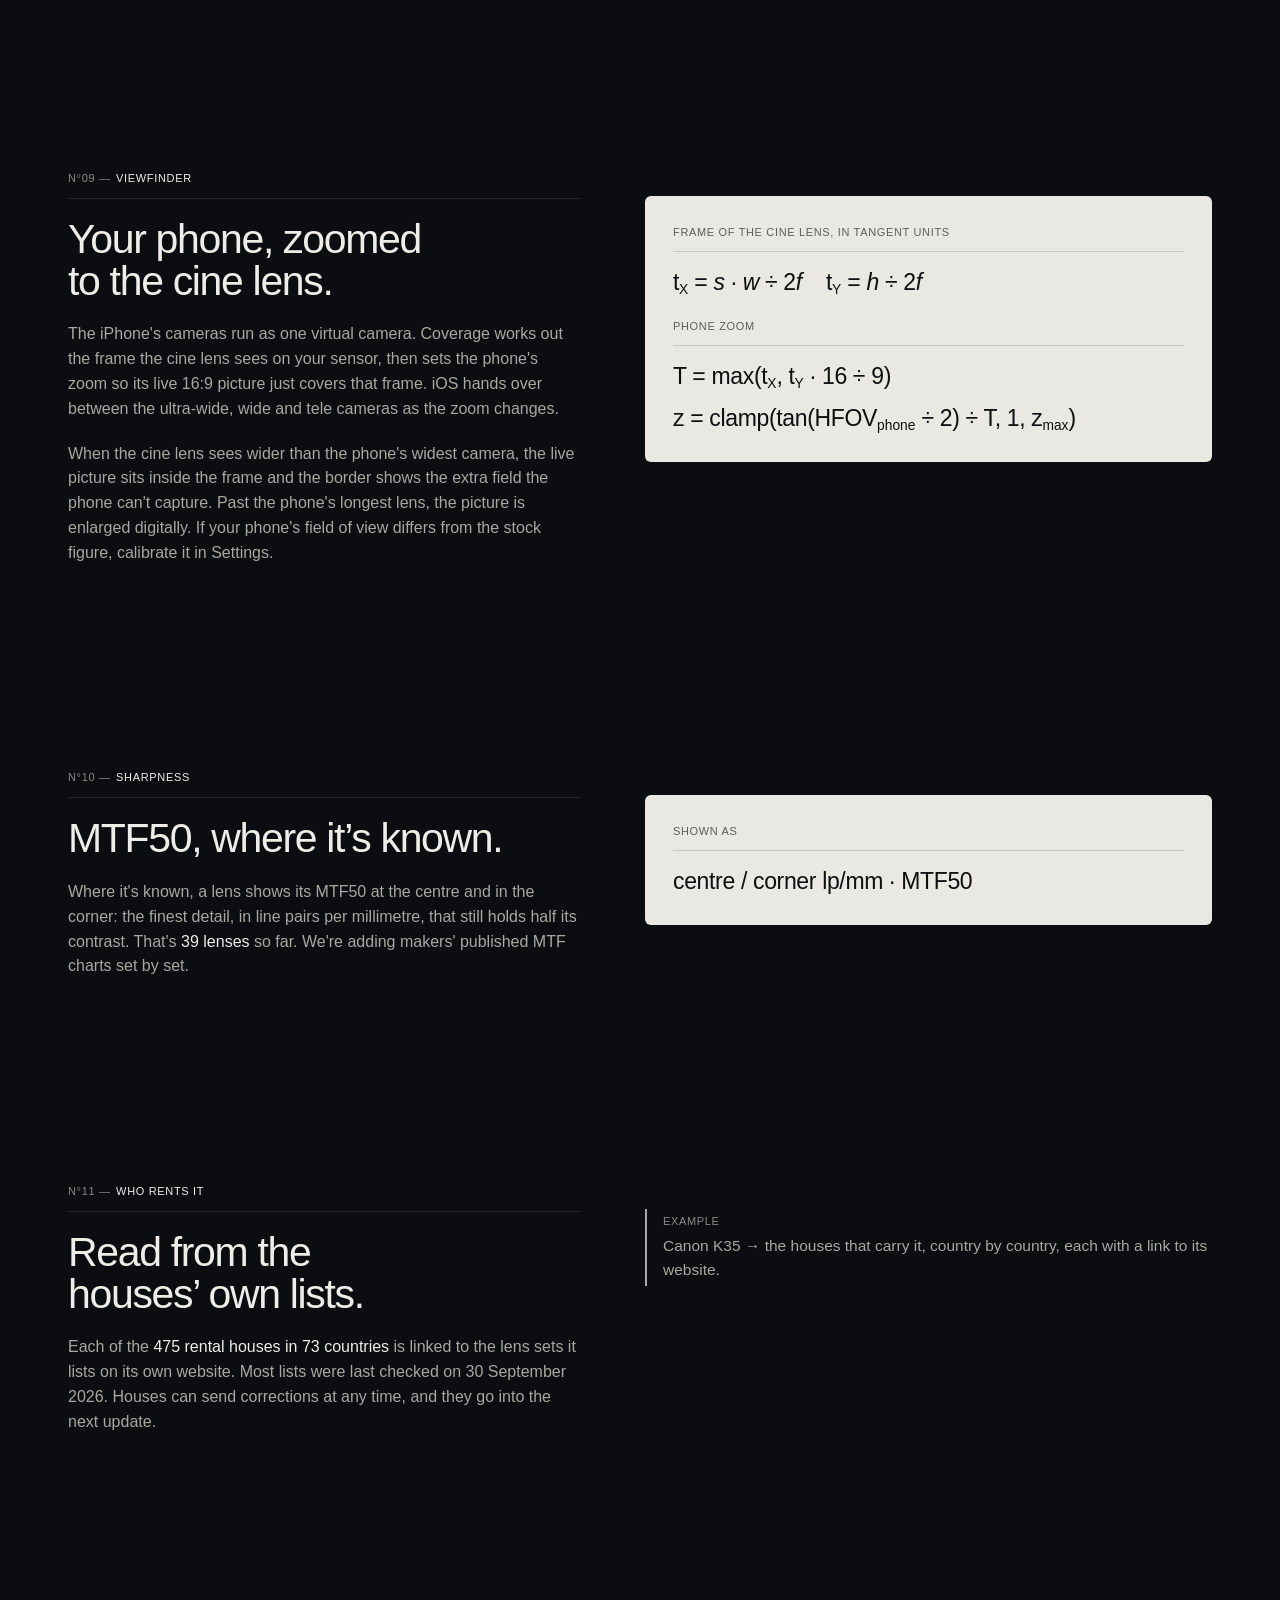
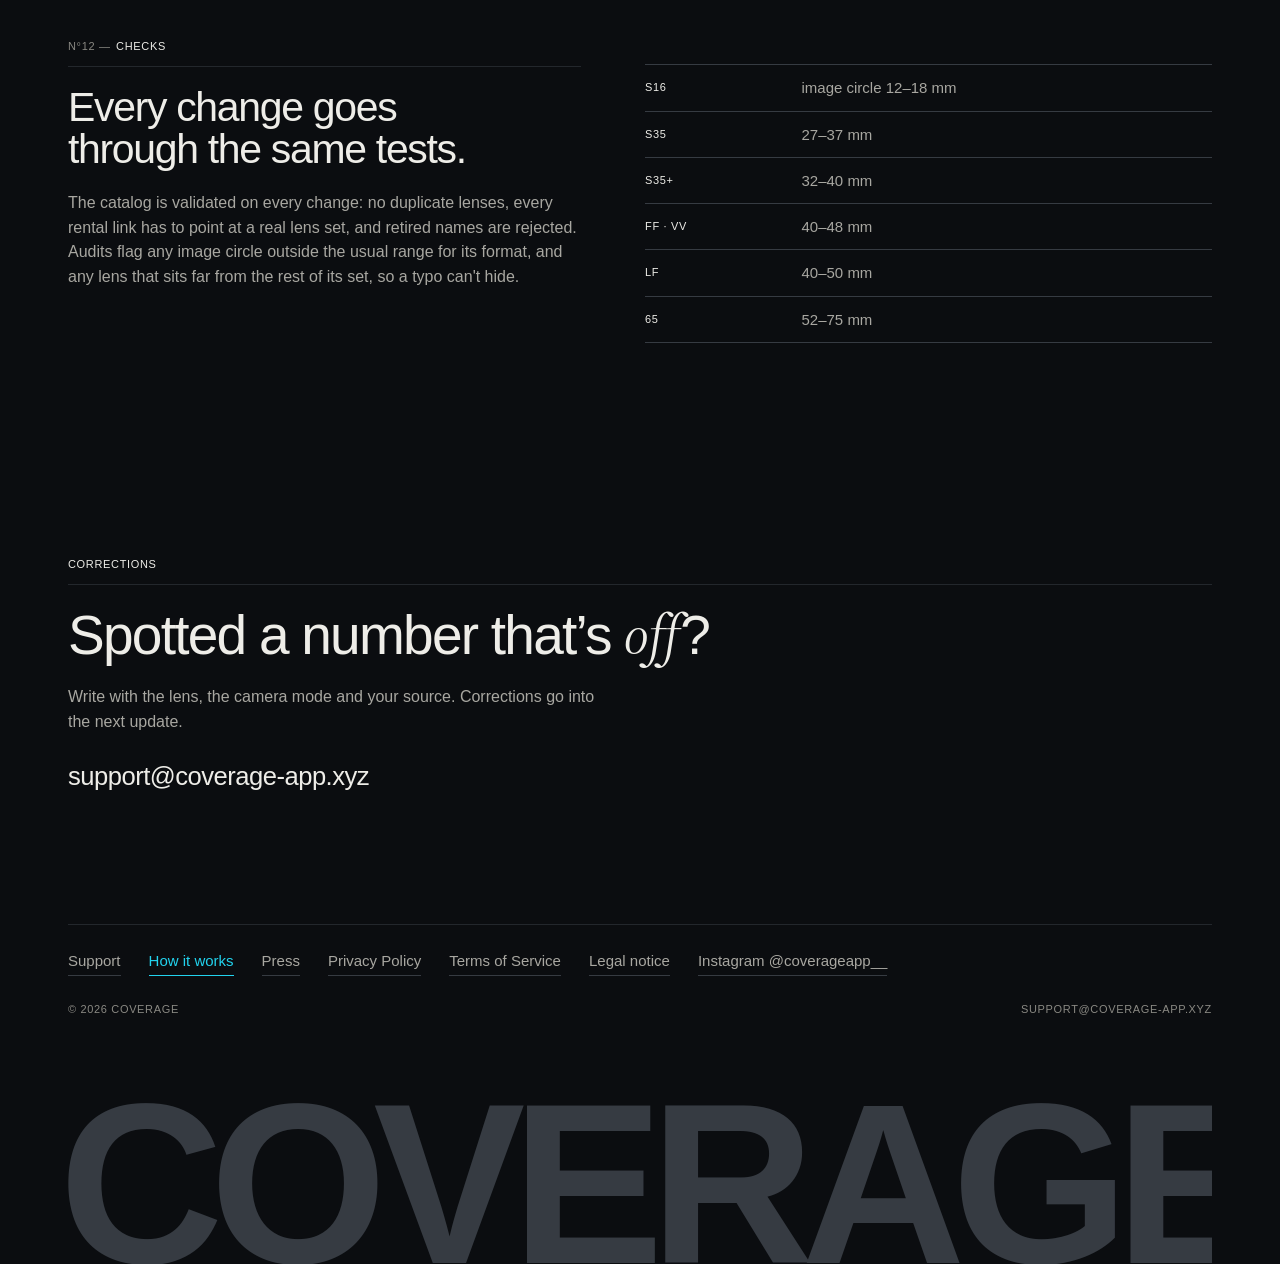
==== commit 25c87095: "2,526 lenses in 436 sets: home, how it works, press, fact sheet, zip and lens screenshot" ====
--- a/how-it-works/index.html
+++ b/how-it-works/index.html
@@ -201,7 +201,7 @@
       <a href="#sensors">Sensors</a><a href="#fov">Field of view</a><a href="#circle">Image circle</a><a href="#coverage">Measured coverage</a><a href="#verdict">The verdict</a><a href="#falloff">Falloff</a><a href="#mattebox">Matte box</a><a href="#expanders">Expanders</a><a href="#viewfinder">Viewfinder</a><a href="#sharpness">Sharpness</a><a href="#rentals">Rentals</a><a href="#checks">Checks</a>
     </nav>
     <div class="nums" aria-label="Catalog">
-      <div><b>2,424</b><span>Lenses · 435 sets</span></div>
+      <div><b>2,526</b><span>Lenses · 436 sets</span></div>
       <div><b>759</b><span>Sensor modes · 73 cameras</span></div>
       <div><b>282</b><span>Lenses with measured coverage</span></div>
       <div><b>475</b><span>Rental houses · 73 countries</span></div>
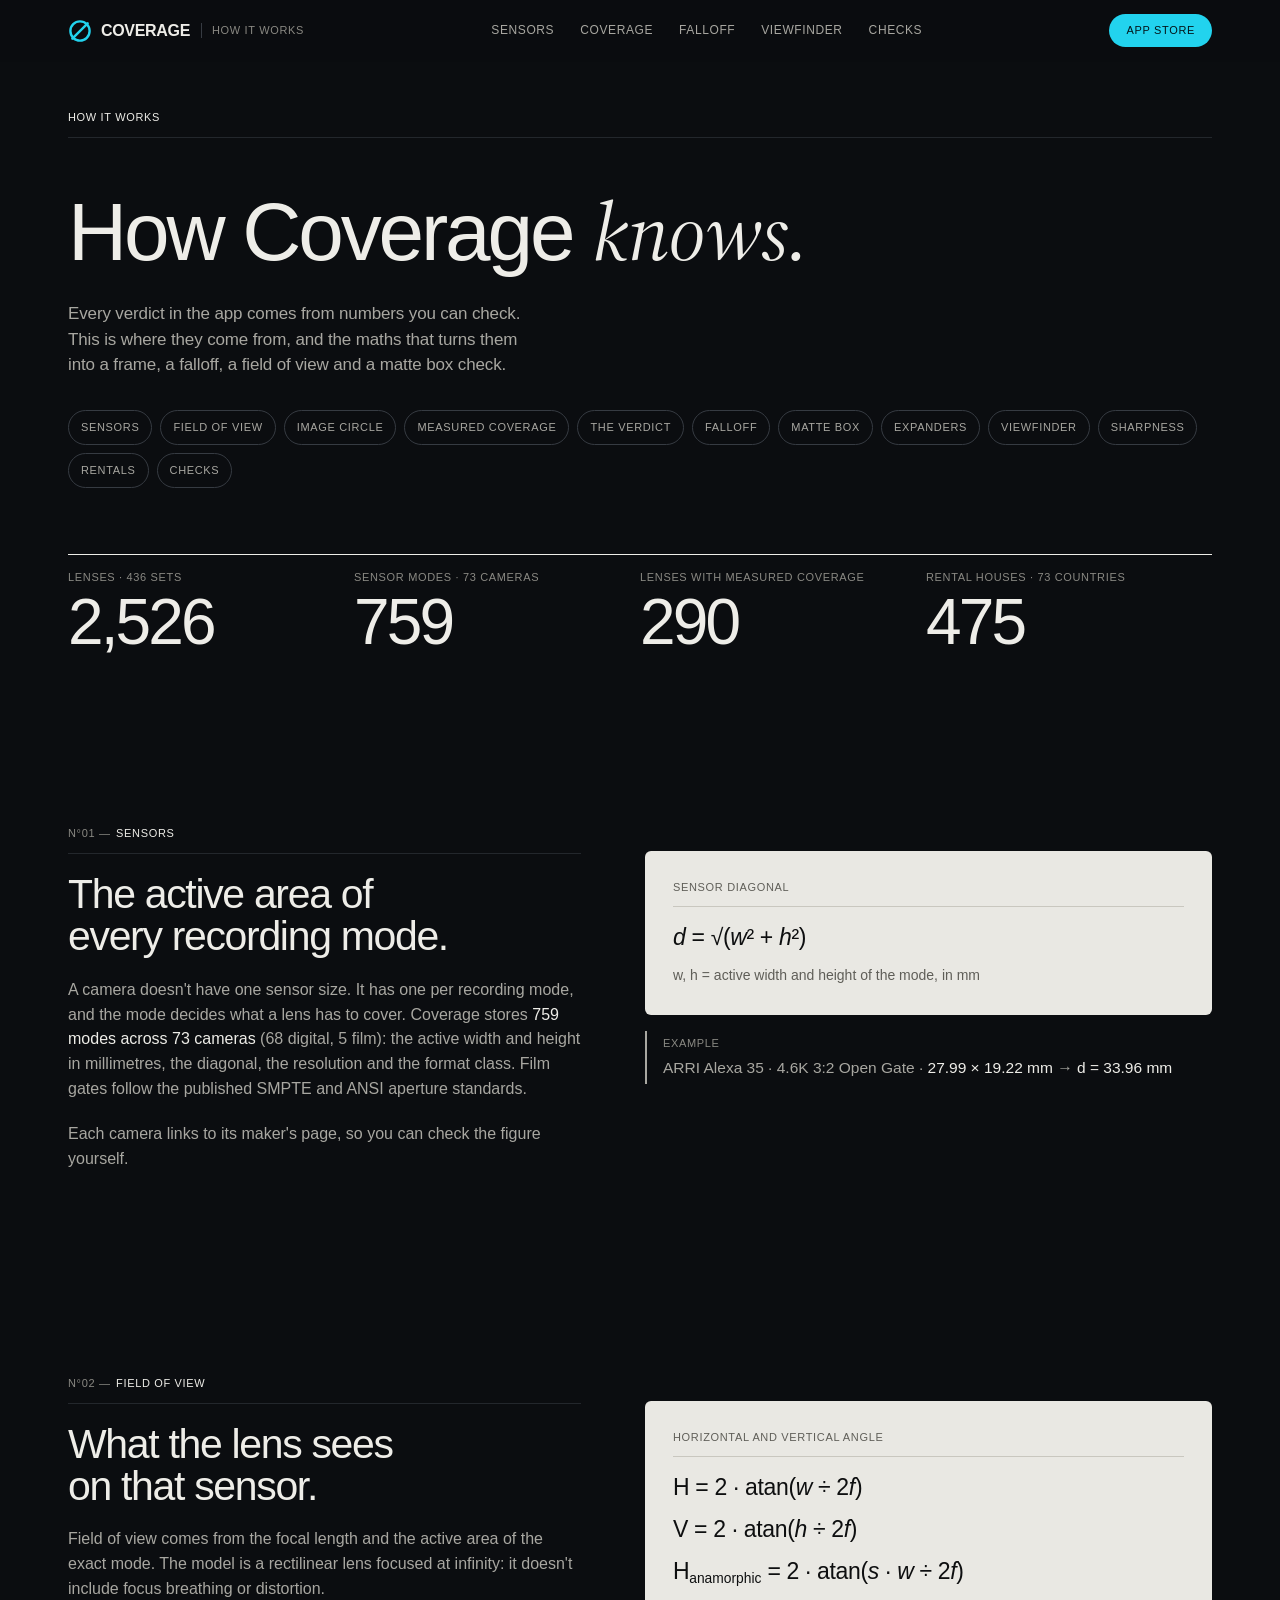
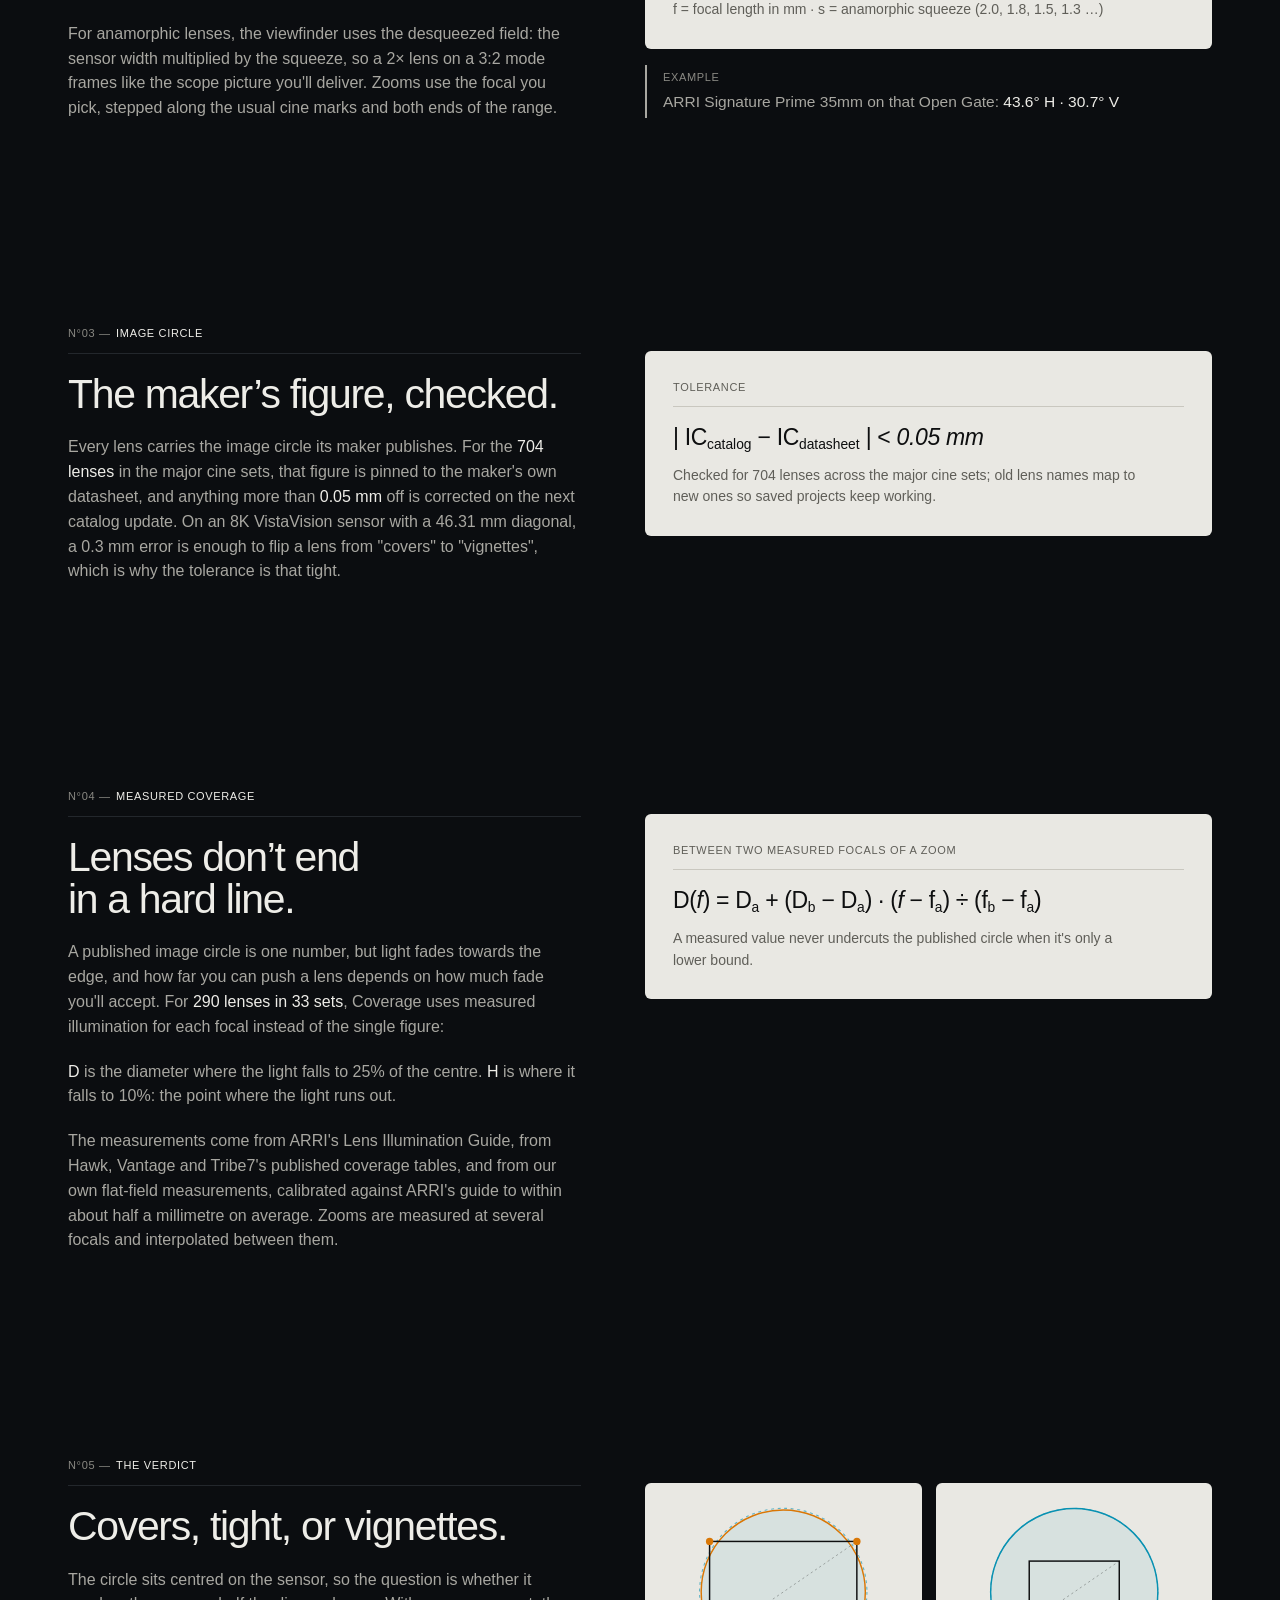
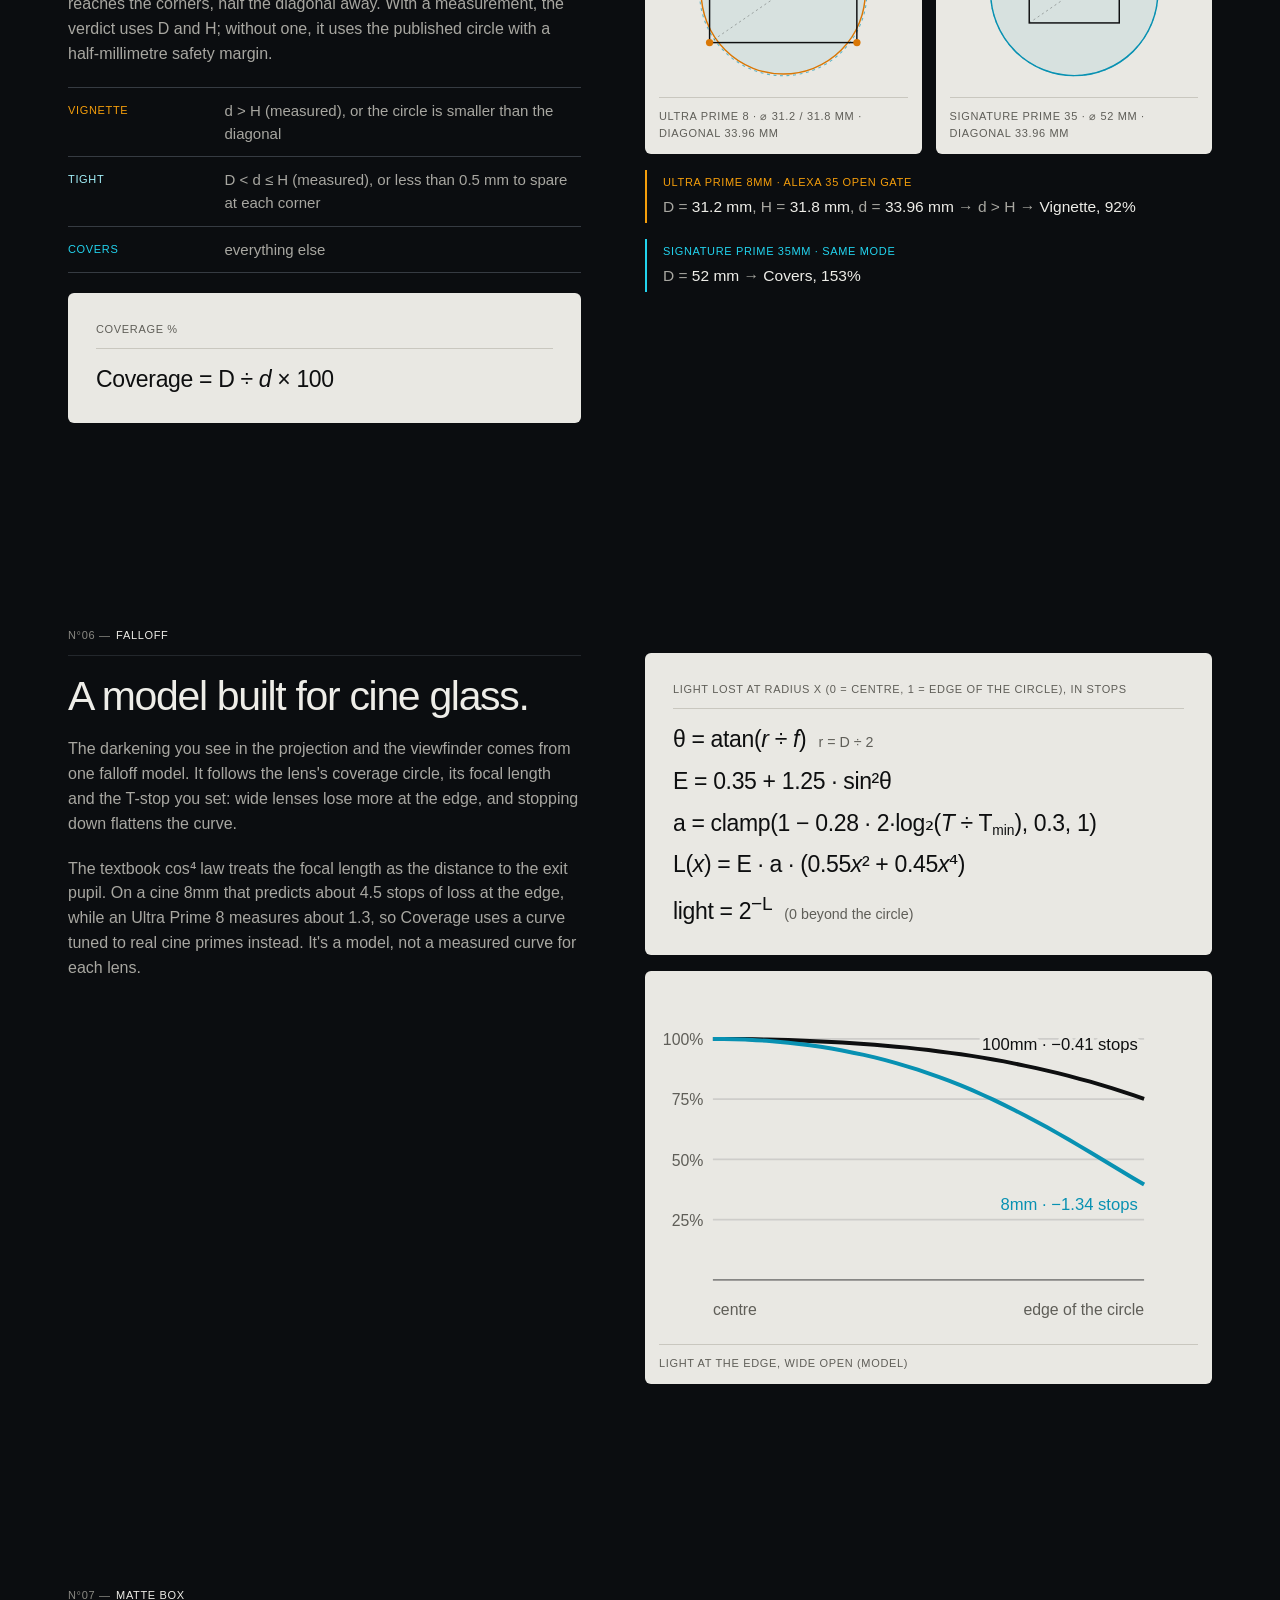
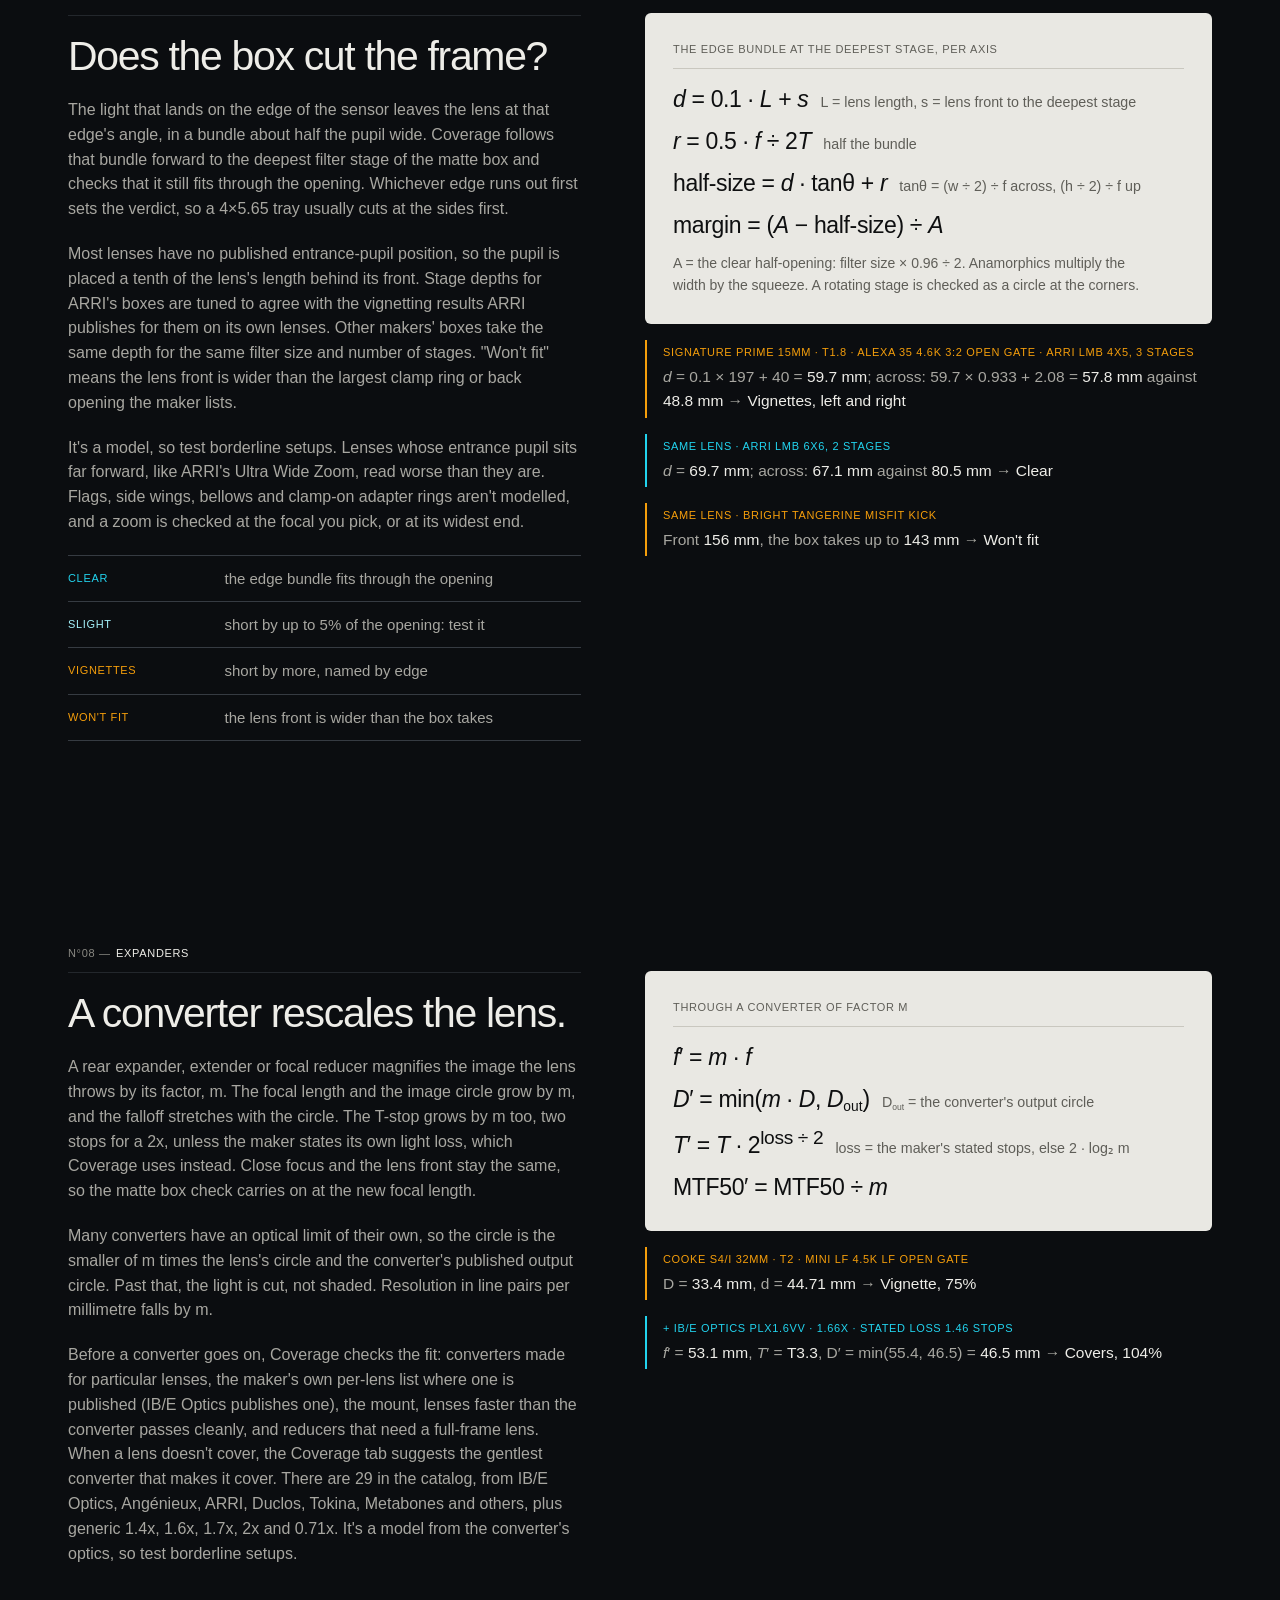
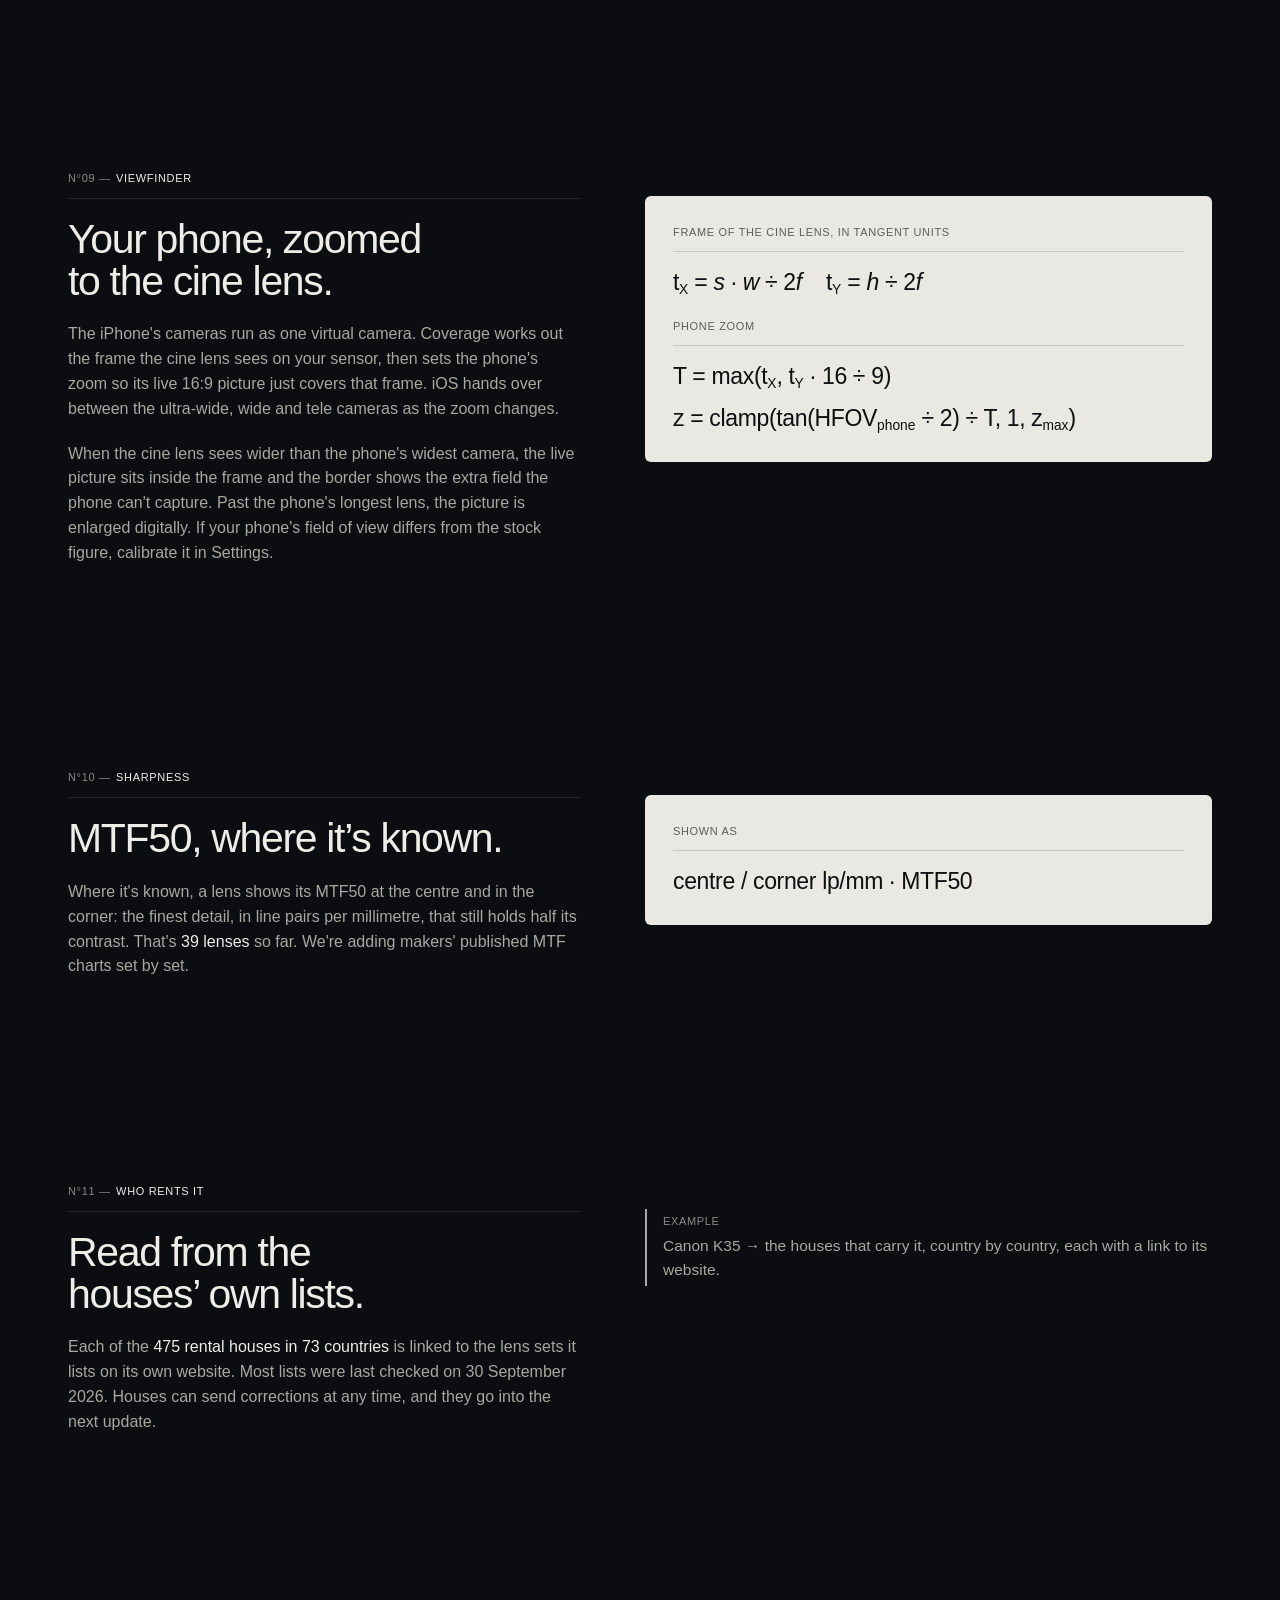
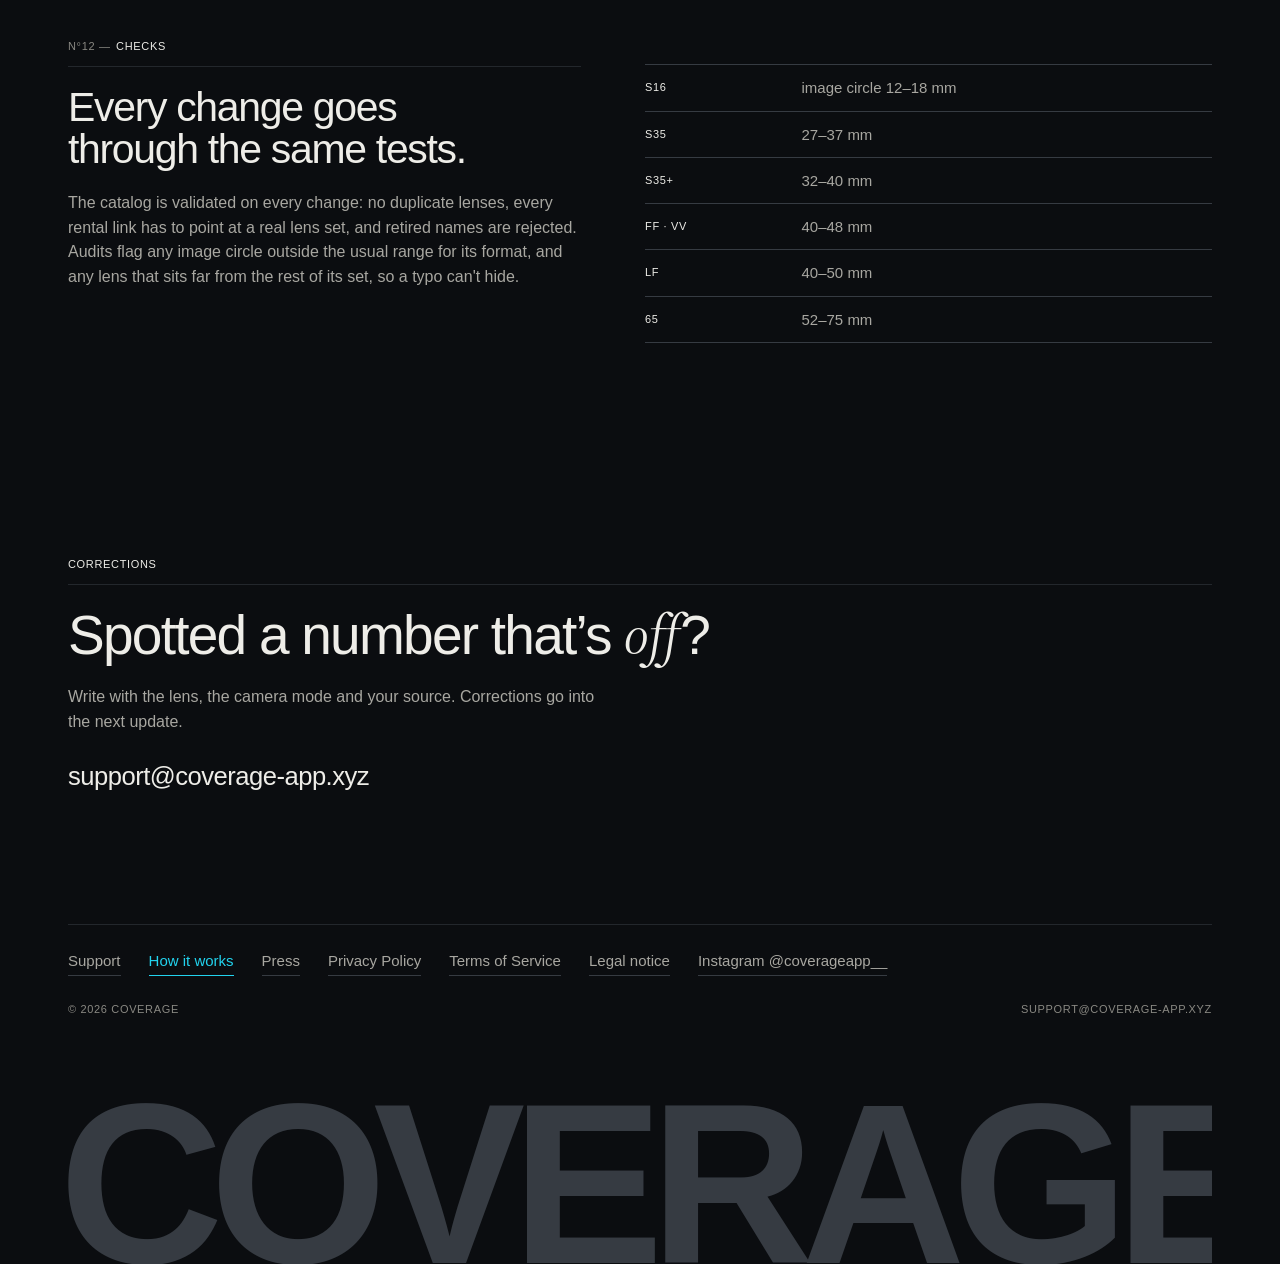
==== commit 5e49bddc: "How it works: 290 lenses with measured coverage" ====
--- a/how-it-works/index.html
+++ b/how-it-works/index.html
@@ -203,7 +203,7 @@
     <div class="nums" aria-label="Catalog">
       <div><b>2,526</b><span>Lenses · 436 sets</span></div>
       <div><b>759</b><span>Sensor modes · 73 cameras</span></div>
-      <div><b>282</b><span>Lenses with measured coverage</span></div>
+      <div><b>290</b><span>Lenses with measured coverage</span></div>
       <div><b>475</b><span>Rental houses · 73 countries</span></div>
     </div>
   </section>
@@ -249,7 +249,7 @@
     <div class="copy">
       <span class="eyebrow" data-n="04">Measured coverage</span>
       <h2>Lenses don’t end in a hard line.</h2>
-      <p>A published image circle is one number, but light fades towards the edge, and how far you can push a lens depends on how much fade you'll accept. For <b>282 lenses in 33 sets</b>, Coverage uses measured illumination for each focal instead of the single figure:</p>
+      <p>A published image circle is one number, but light fades towards the edge, and how far you can push a lens depends on how much fade you'll accept. For <b>290 lenses in 33 sets</b>, Coverage uses measured illumination for each focal instead of the single figure:</p>
       <p><b>D</b> is the diameter where the light falls to 25% of the centre. <b>H</b> is where it falls to 10%: the point where the light runs out.</p>
       <p>The measurements come from ARRI's Lens Illumination Guide, from Hawk, Vantage and Tribe7's published coverage tables, and from our own flat-field measurements, calibrated against ARRI's guide to within about half a millimetre on average. Zooms are measured at several focals and interpolated between them.</p>
     </div>
